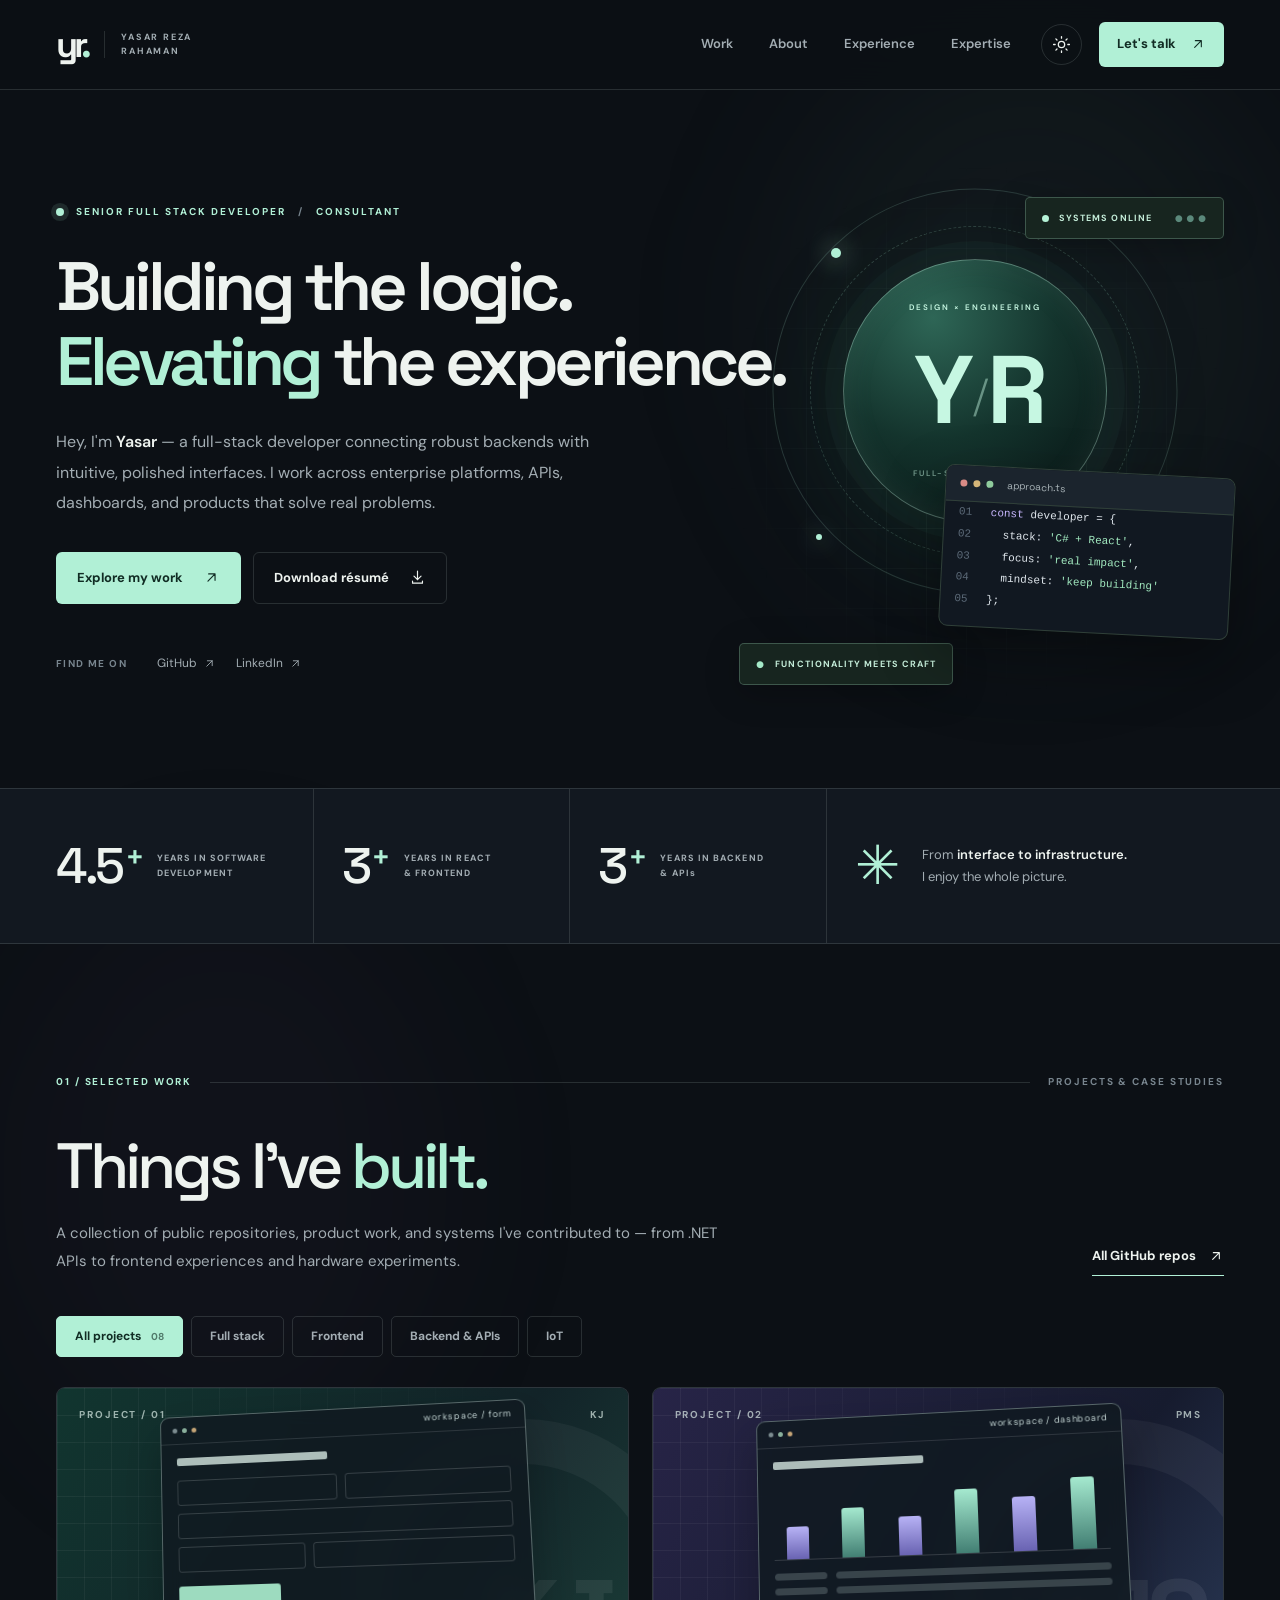
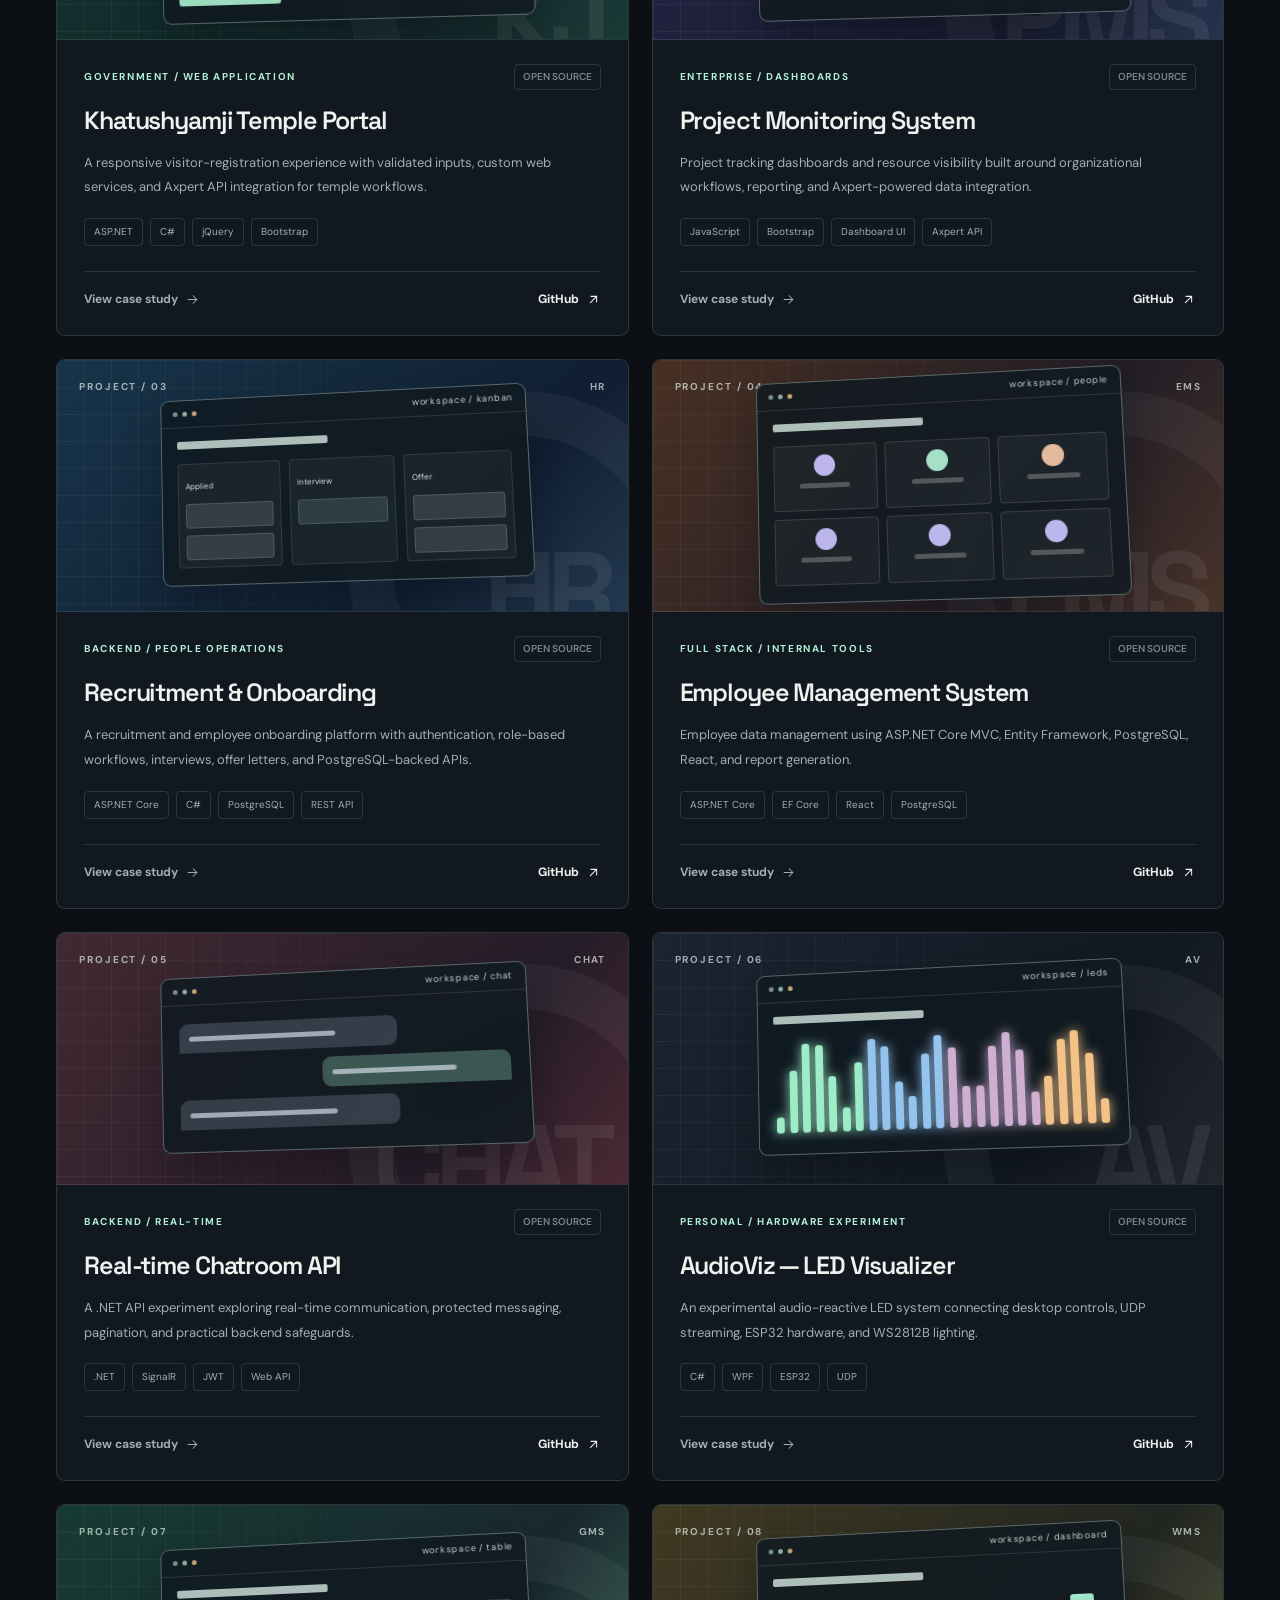
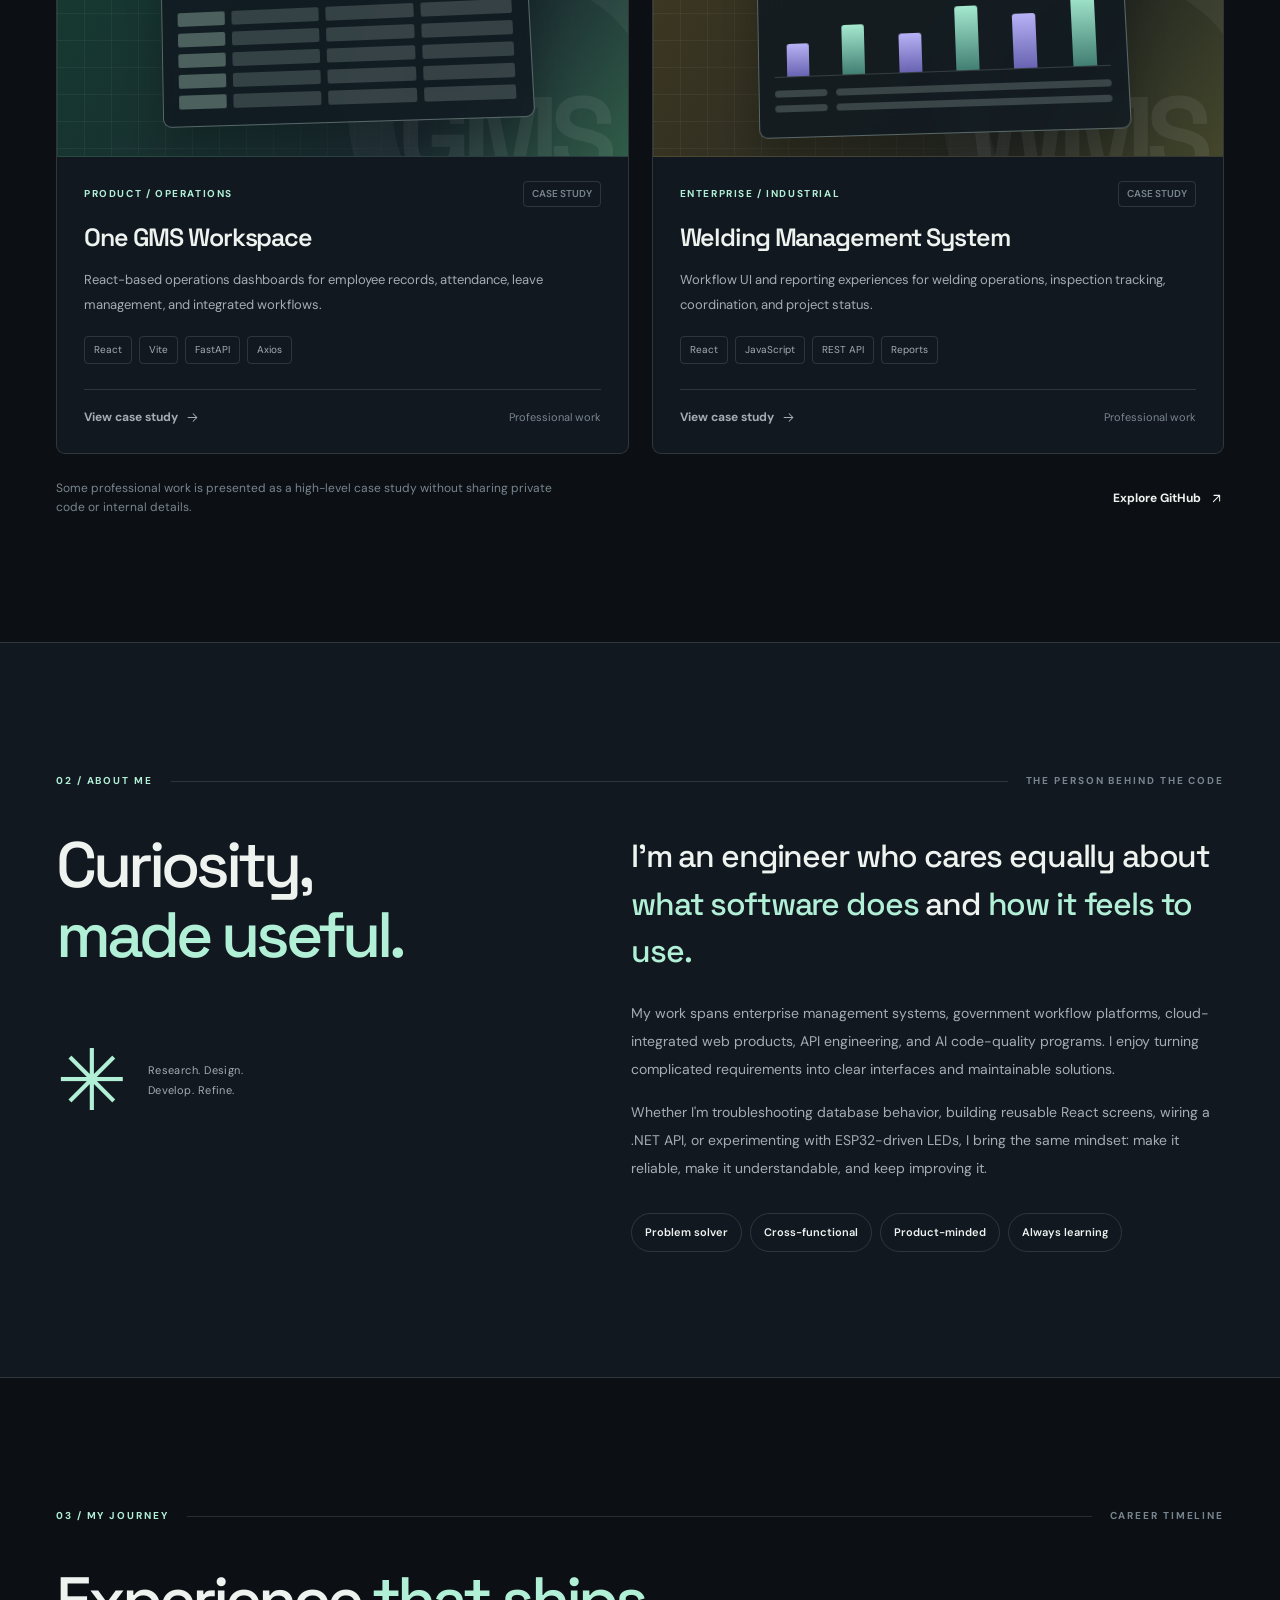
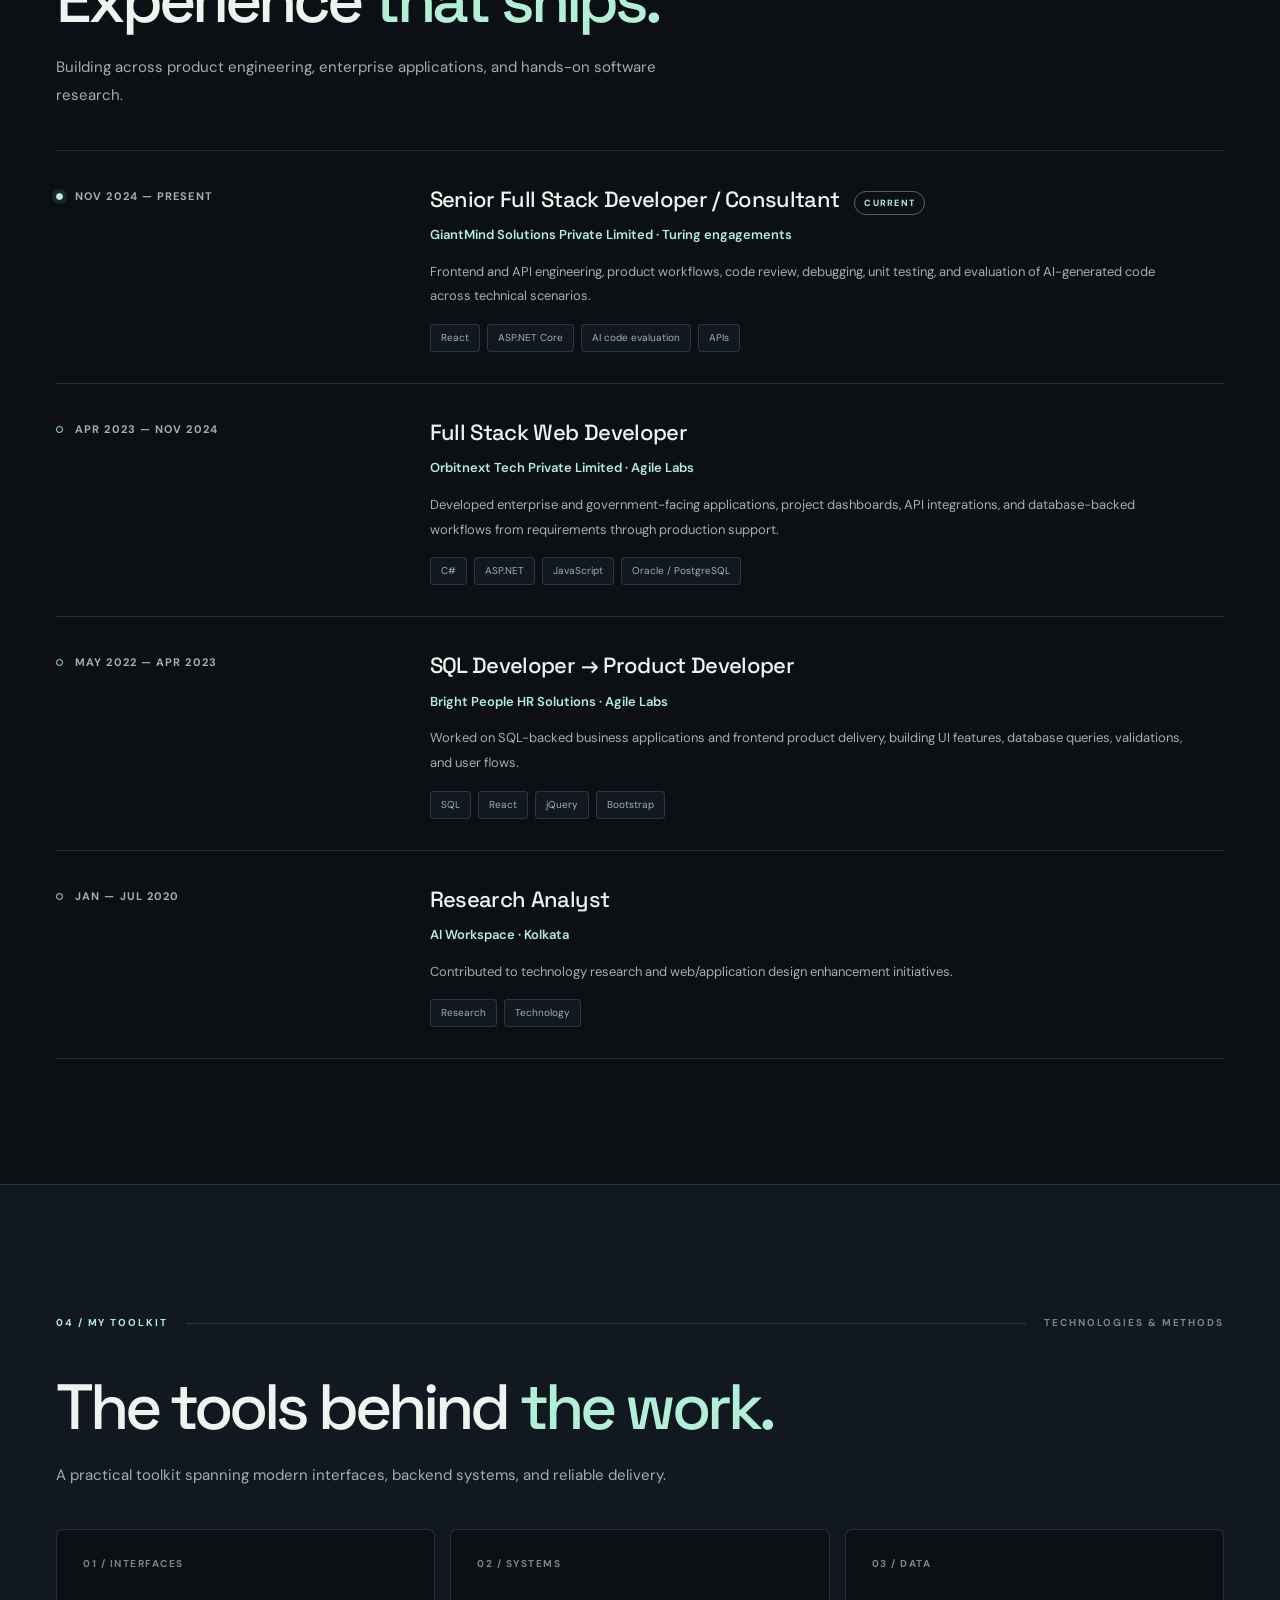
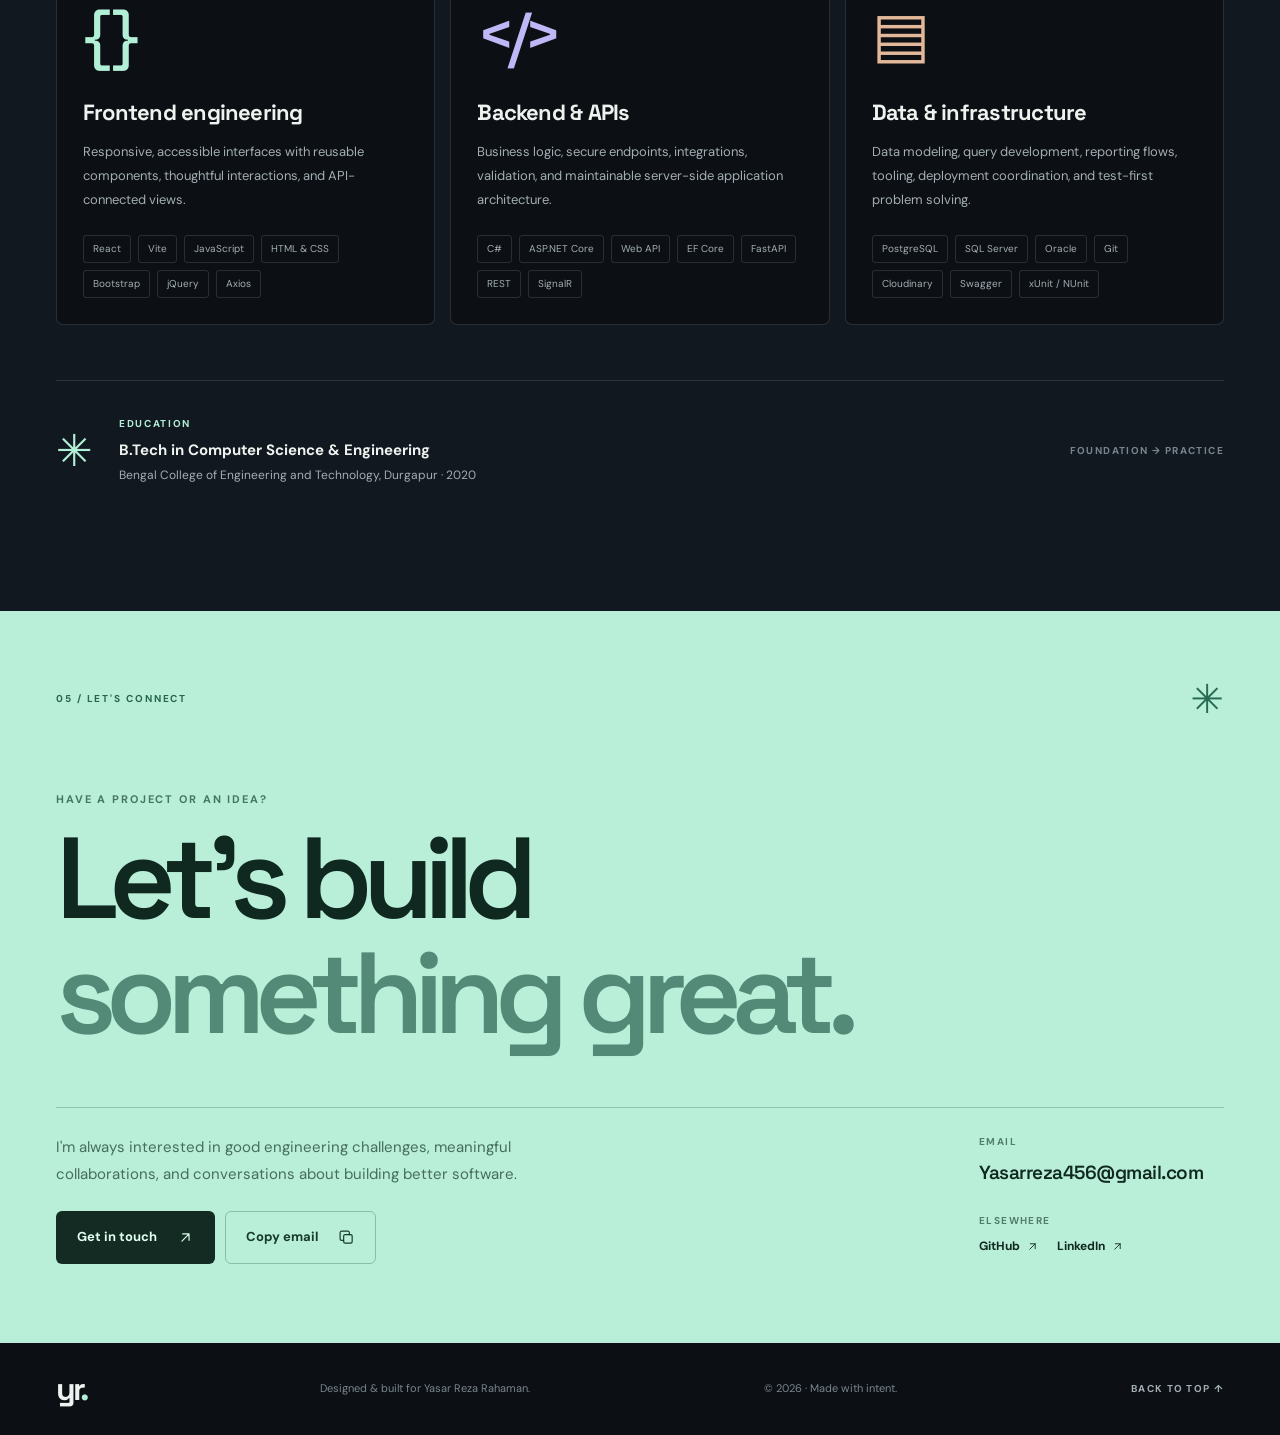
==== index.html @ f943e975 "Publish Yasar portfolio as standalone static site" ====
<!DOCTYPE html>
<html lang="en" data-theme="dark">
<head>
  <meta charset="UTF-8" />
  <meta name="viewport" content="width=device-width, initial-scale=1.0" />
  <meta name="theme-color" content="#0c1015" />
  <meta name="description" content="Portfolio of Yasar Reza Rahaman — Senior Full Stack Developer specializing in React, ASP.NET Core, C#, FastAPI, and PostgreSQL. Explore selected applications and enterprise systems." />
  <meta property="og:type" content="website" />
  <meta property="og:title" content="Yasar Reza Rahaman — Full Stack Developer" />
  <meta property="og:description" content="Building thoughtful interfaces and reliable systems. Explore selected projects, experience, and engineering capabilities." />
  <title>Yasar Reza Rahaman — Full Stack Developer</title>
  <link rel="icon" href="assets/favicon.svg" type="image/svg+xml" />
  <link rel="preconnect" href="https://fonts.googleapis.com" />
  <link rel="preconnect" href="https://fonts.gstatic.com" crossorigin />
  <link href="https://fonts.googleapis.com/css2?family=DM+Sans:wght@400;500;600;700&family=Space+Grotesk:wght@400;500;600;700&display=swap" rel="stylesheet" />
  <link rel="stylesheet" href="styles.css" />
  <script type="application/ld+json">{
    "@context": "https://schema.org", "@type": "Person", "name": "Yasar Reza Rahaman",
    "jobTitle": "Senior Full Stack Developer / Consultant",
    "url": "https://github.com/Yasar75",
    "sameAs": ["https://www.linkedin.com/in/yasar5/", "https://github.com/Yasar75"],
    "knowsAbout": ["C#", "ASP.NET Core", "React", "PostgreSQL", "REST APIs", "JavaScript"]
  }</script>
</head>
<body>
  <svg aria-hidden="true" class="svg-icons" xmlns="http://www.w3.org/2000/svg">
    <symbol id="i-arrow-up-right" viewBox="0 0 24 24"><path d="M7 17 17 7M8 7h9v9"/></symbol>
    <symbol id="i-arrow-right" viewBox="0 0 24 24"><path d="M5 12h14m-6-6 6 6-6 6"/></symbol>
    <symbol id="i-download" viewBox="0 0 24 24"><path d="M12 3v12m-5-5 5 5 5-5M5 17v3h14v-3"/></symbol>
    <symbol id="i-github" viewBox="0 0 24 24"><path d="M9 19c-4 1.3-4-2-6-2m12 4v-3.87a3.37 3.37 0 0 0-.94-2.61c3.14-.35 6.44-1.54 6.44-7A5.44 5.44 0 0 0 19 3.77 5.07 5.07 0 0 0 18.91 0S17.73-.35 15 1.48a13.38 13.38 0 0 0-7 0C5.27-.35 4.09 0 4.09 0A5.07 5.07 0 0 0 4 3.77a5.44 5.44 0 0 0-1.5 3.78c0 5.42 3.3 6.61 6.44 7A3.37 3.37 0 0 0 8 17.13V21" transform="translate(1 1) scale(.91)"/></symbol>
    <symbol id="i-linkedin" viewBox="0 0 24 24"><rect x="2.5" y="2.5" width="19" height="19" rx="3"/><path d="M7.2 10v7m0-10v.1M11 17v-7h3.1v1c.5-.8 1.4-1.2 2.4-1.2 2.1 0 2.5 1.3 2.5 3V17m-8-4c0-1.4 1-3 3.1-3"/></symbol>
    <symbol id="i-sun" viewBox="0 0 24 24"><circle cx="12" cy="12" r="4"/><path d="M12 2v2m0 16v2M4.9 4.9l1.4 1.4m11.4 11.4 1.4 1.4M2 12h2m16 0h2M4.9 19.1l1.4-1.4M17.7 6.3l1.4-1.4"/></symbol>
    <symbol id="i-moon" viewBox="0 0 24 24"><path d="M20.8 14.1A9 9 0 0 1 9.9 3.2 9 9 0 1 0 20.8 14.1Z"/></symbol>
    <symbol id="i-menu" viewBox="0 0 24 24"><path d="M4 7h16M4 12h16M4 17h16"/></symbol>
    <symbol id="i-close" viewBox="0 0 24 24"><path d="M5 5l14 14M19 5 5 19"/></symbol>
    <symbol id="i-mail" viewBox="0 0 24 24"><rect x="3" y="5" width="18" height="14" rx="2"/><path d="m3 7 9 7 9-7"/></symbol>
    <symbol id="i-copy" viewBox="0 0 24 24"><rect x="8" y="8" width="12" height="12" rx="2"/><path d="M16 8V5a2 2 0 0 0-2-2H5a2 2 0 0 0-2 2v9a2 2 0 0 0 2 2h3"/></symbol>
    <symbol id="i-check" viewBox="0 0 24 24"><path d="m4 12 5 5L20 6"/></symbol>
    <symbol id="i-code" viewBox="0 0 24 24"><path d="m8 7-5 5 5 5m8-10 5 5-5 5M14 4 10 20"/></symbol>
    <symbol id="i-external" viewBox="0 0 24 24"><path d="M12 5h7v7m0-7-9 9M19 14v4a1 1 0 0 1-1 1H6a1 1 0 0 1-1-1V6a1 1 0 0 1 1-1h4"/></symbol>
    <symbol id="i-chevron" viewBox="0 0 24 24"><path d="m6 9 6 6 6-6"/></symbol>
  </svg>

  <div class="site-glow glow-1" aria-hidden="true"></div>
  <div class="site-glow glow-2" aria-hidden="true"></div>
  <header id="top" class="site-header">
    <div class="container nav-inner">
      <a class="wordmark" href="#top" aria-label="Yasar Reza Rahaman, back to top"><span class="mark">yr<span class="mark-dot">.</span></span><span class="wordmark-name">YASAR REZA RAHAMAN</span></a>
      <nav class="desktop-nav" aria-label="Primary navigation">
        <a href="#work">Work</a><a href="#about">About</a><a href="#experience">Experience</a><a href="#skills">Expertise</a>
      </nav>
      <div class="nav-actions">
        <button class="icon-button theme-toggle" aria-label="Switch to light theme" title="Toggle theme" type="button"><svg><use href="#i-sun"/></svg></button>
        <a class="nav-contact" href="#contact">Let's talk <svg><use href="#i-arrow-up-right"/></svg></a>
        <button class="icon-button menu-toggle" aria-label="Open navigation" aria-expanded="false" aria-controls="mobile-menu" type="button"><svg><use href="#i-menu"/></svg></button>
      </div>
    </div>
    <nav id="mobile-menu" class="mobile-menu" aria-label="Mobile navigation" hidden>
      <a href="#work">Selected work</a><a href="#about">About me</a><a href="#experience">Experience</a><a href="#skills">Expertise</a><a href="#contact">Get in touch</a>
    </nav>
  </header>

  <main>
    <section class="hero container" aria-labelledby="hero-title">
      <div class="hero-copy">
        <p class="eyebrow hero-eyebrow"><span class="status-dot"></span> SENIOR FULL STACK DEVELOPER <span class="eyebrow-slash">/</span> CONSULTANT</p>
        <h1 id="hero-title">Building the logic.<br /> <span class="highlight-serif">Elevating</span> the <span class="highlight-outline">experience.</span></h1>
        <p class="hero-description">Hey, I'm <strong>Yasar</strong> — a full-stack developer connecting robust backends with intuitive, polished interfaces. I work across enterprise platforms, APIs, dashboards, and products that solve real problems.</p>
        <div class="hero-cta-row">
          <a class="button button-primary" href="#work">Explore my work <svg><use href="#i-arrow-up-right"/></svg></a>
          <a class="button button-secondary" href="assets/Yasar_Reza_Rahaman_Resume.pdf" download>Download résumé <svg><use href="#i-download"/></svg></a>
        </div>
        <div class="hero-socials"><span>FIND ME ON</span><a href="https://github.com/Yasar75" target="_blank" rel="noopener noreferrer">GitHub <svg><use href="#i-arrow-up-right"/></svg></a><a href="https://www.linkedin.com/in/yasar5/" target="_blank" rel="noopener noreferrer">LinkedIn <svg><use href="#i-arrow-up-right"/></svg></a></div>
      </div>
      <div class="hero-art" aria-label="Decorative illustration of development and system architecture">
        <div class="art-grid"></div>
        <div class="art-halo halo-one"></div><div class="art-halo halo-two"></div>
        <span class="orb orb-a"></span><span class="orb orb-b"></span><span class="orb orb-c"></span>
        <div class="art-float art-float-top"><span class="tiny-pulse"></span> SYSTEMS ONLINE <span class="art-float-mini">● ● ●</span></div>
        <div class="art-center"><span class="art-center-small">DESIGN × ENGINEERING</span><span class="art-initials">Y<span>/</span>R</span><span class="art-center-bottom">FULL-STACK THINKING</span></div>
        <div class="code-card"><div class="code-card-title"><span class="code-dot"></span><span class="code-dot"></span><span class="code-dot"></span><span>approach.ts</span></div><div class="code-line"><span class="code-count">01</span> <span class="code-purple">const</span> developer = {</div><div class="code-line"><span class="code-count">02</span> &nbsp; stack: <span class="code-green">'C# + React'</span>,</div><div class="code-line"><span class="code-count">03</span> &nbsp; focus: <span class="code-green">'real impact'</span>,</div><div class="code-line"><span class="code-count">04</span> &nbsp; mindset: <span class="code-green">'keep building'</span></div><div class="code-line"><span class="code-count">05</span> };</div></div>
        <div class="art-float art-float-bottom"><span>●</span> FUNCTIONALITY MEETS CRAFT</div>
      </div>
    </section>

    <section class="facts-band" aria-label="Experience highlights"><div class="container facts-inner">
      <div class="fact"><span class="fact-number">4.5<span>+</span></span><span class="fact-label">YEARS IN SOFTWARE<br>DEVELOPMENT</span></div>
      <div class="fact"><span class="fact-number">3<span>+</span></span><span class="fact-label">YEARS IN REACT<br>& FRONTEND</span></div>
      <div class="fact"><span class="fact-number">3<span>+</span></span><span class="fact-label">YEARS IN BACKEND<br>& APIs</span></div>
      <div class="fact fact-statement"><span class="fact-symbol">✳</span><span>From <strong>interface to infrastructure.</strong><br />I enjoy the whole picture.</span></div>
    </div></section>

    <section id="work" class="section work-section container" aria-labelledby="work-title">
      <div class="section-topline"><span class="section-index">01 / SELECTED WORK</span><span class="topline-rule"></span><span class="section-aside">PROJECTS & CASE STUDIES</span></div>
      <div class="section-heading-wrap"><div><h2 id="work-title" class="section-title">Things I've <em>built.</em></h2><p class="section-lead">A collection of public repositories, product work, and systems I've contributed to — from .NET APIs to frontend experiences and hardware experiments.</p></div><a class="text-link" href="https://github.com/Yasar75?tab=repositories" target="_blank" rel="noopener noreferrer">All GitHub repos <svg><use href="#i-arrow-up-right"/></svg></a></div>
      <div class="filter-wrap" aria-label="Project filters"><div class="filters" role="group" aria-label="Filter projects"><button class="filter active" data-filter="all" aria-pressed="true">All projects <span id="project-count">08</span></button><button class="filter" data-filter="fullstack" aria-pressed="false">Full stack</button><button class="filter" data-filter="frontend" aria-pressed="false">Frontend</button><button class="filter" data-filter="backend" aria-pressed="false">Backend & APIs</button><button class="filter" data-filter="iot" aria-pressed="false">IoT</button></div></div>
      <div id="project-grid" class="project-grid" aria-live="polite"></div>
      <div class="work-footer"><p>Some professional work is presented as a high-level case study without sharing private code or internal details.</p><a href="https://github.com/Yasar75" target="_blank" rel="noopener noreferrer">Explore GitHub <svg><use href="#i-arrow-up-right"/></svg></a></div>
    </section>

    <section id="about" class="section about-section" aria-labelledby="about-title"><div class="container"><div class="section-topline"><span class="section-index">02 / ABOUT ME</span><span class="topline-rule"></span><span class="section-aside">THE PERSON BEHIND THE CODE</span></div>
      <div class="about-grid"><div class="about-heading"><h2 id="about-title" class="section-title">Curiosity,<br /><em>made useful.</em></h2><div class="about-signature"><span class="signature-glyph">✳</span><span>Research. Design.<br>Develop. Refine.</span></div></div><div class="about-content"><p class="about-intro">I'm an engineer who cares equally about <span>what software does</span> and <span>how it feels to use.</span></p><p>My work spans enterprise management systems, government workflow platforms, cloud-integrated web products, API engineering, and AI code-quality programs. I enjoy turning complicated requirements into clear interfaces and maintainable solutions.</p><p>Whether I'm troubleshooting database behavior, building reusable React screens, wiring a .NET API, or experimenting with ESP32-driven LEDs, I bring the same mindset: make it reliable, make it understandable, and keep improving it.</p><div class="about-chips"><span>Problem solver</span><span>Cross-functional</span><span>Product-minded</span><span>Always learning</span></div></div></div>
    </div></section>

    <section id="experience" class="section experience-section container" aria-labelledby="experience-title"><div class="section-topline"><span class="section-index">03 / MY JOURNEY</span><span class="topline-rule"></span><span class="section-aside">CAREER TIMELINE</span></div><div class="section-heading-wrap"><div><h2 id="experience-title" class="section-title">Experience <em>that ships.</em></h2><p class="section-lead">Building across product engineering, enterprise applications, and hands-on software research.</p></div></div>
      <div class="timeline">
        <article class="timeline-item"><div class="timeline-date"><span class="timeline-dot"></span> NOV 2024 — PRESENT</div><div class="timeline-body"><div class="timeline-title-row"><h3>Senior Full Stack Developer / Consultant</h3><span class="timeline-current">CURRENT</span></div><p class="timeline-company">GiantMind Solutions Private Limited · Turing engagements</p><p>Frontend and API engineering, product workflows, code review, debugging, unit testing, and evaluation of AI-generated code across technical scenarios.</p><div class="timeline-tags"><span>React</span><span>ASP.NET Core</span><span>AI code evaluation</span><span>APIs</span></div></div></article>
        <article class="timeline-item"><div class="timeline-date"><span class="timeline-dot"></span> APR 2023 — NOV 2024</div><div class="timeline-body"><h3>Full Stack Web Developer</h3><p class="timeline-company">Orbitnext Tech Private Limited · Agile Labs</p><p>Developed enterprise and government-facing applications, project dashboards, API integrations, and database-backed workflows from requirements through production support.</p><div class="timeline-tags"><span>C#</span><span>ASP.NET</span><span>JavaScript</span><span>Oracle / PostgreSQL</span></div></div></article>
        <article class="timeline-item"><div class="timeline-date"><span class="timeline-dot"></span> MAY 2022 — APR 2023</div><div class="timeline-body"><h3>SQL Developer → Product Developer</h3><p class="timeline-company">Bright People HR Solutions · Agile Labs</p><p>Worked on SQL-backed business applications and frontend product delivery, building UI features, database queries, validations, and user flows.</p><div class="timeline-tags"><span>SQL</span><span>React</span><span>jQuery</span><span>Bootstrap</span></div></div></article>
        <article class="timeline-item"><div class="timeline-date"><span class="timeline-dot"></span> JAN — JUL 2020</div><div class="timeline-body"><h3>Research Analyst</h3><p class="timeline-company">AI Workspace · Kolkata</p><p>Contributed to technology research and web/application design enhancement initiatives.</p><div class="timeline-tags"><span>Research</span><span>Technology</span></div></div></article>
      </div>
    </section>

    <section id="skills" class="section expertise-section" aria-labelledby="skills-title"><div class="container"><div class="section-topline"><span class="section-index">04 / MY TOOLKIT</span><span class="topline-rule"></span><span class="section-aside">TECHNOLOGIES & METHODS</span></div>
      <div class="section-heading-wrap"><div><h2 id="skills-title" class="section-title">The tools behind <em>the work.</em></h2><p class="section-lead">A practical toolkit spanning modern interfaces, backend systems, and reliable delivery.</p></div></div>
      <div class="skill-grid">
        <article class="skill-card"><div class="skill-number">01 / INTERFACES</div><div class="skill-symbol skill-symbol-one">{ }</div><h3>Frontend engineering</h3><p>Responsive, accessible interfaces with reusable components, thoughtful interactions, and API-connected views.</p><div class="skill-tags"><span>React</span><span>Vite</span><span>JavaScript</span><span>HTML & CSS</span><span>Bootstrap</span><span>jQuery</span><span>Axios</span></div></article>
        <article class="skill-card"><div class="skill-number">02 / SYSTEMS</div><div class="skill-symbol skill-symbol-two">&lt;/&gt;</div><h3>Backend & APIs</h3><p>Business logic, secure endpoints, integrations, validation, and maintainable server-side application architecture.</p><div class="skill-tags"><span>C#</span><span>ASP.NET Core</span><span>Web API</span><span>EF Core</span><span>FastAPI</span><span>REST</span><span>SignalR</span></div></article>
        <article class="skill-card"><div class="skill-number">03 / DATA</div><div class="skill-symbol skill-symbol-three">▤</div><h3>Data & infrastructure</h3><p>Data modeling, query development, reporting flows, tooling, deployment coordination, and test-first problem solving.</p><div class="skill-tags"><span>PostgreSQL</span><span>SQL Server</span><span>Oracle</span><span>Git</span><span>Cloudinary</span><span>Swagger</span><span>xUnit / NUnit</span></div></article>
      </div>
      <div class="education-strip"><div><span class="education-icon">✳</span><div><span class="education-label">EDUCATION</span><h3>B.Tech in Computer Science & Engineering</h3><p>Bengal College of Engineering and Technology, Durgapur · 2020</p></div></div><span class="education-end">FOUNDATION → PRACTICE</span></div>
    </div></section>

    <section id="contact" class="contact-section" aria-labelledby="contact-title"><div class="container contact-inner"><div class="contact-top"><span class="section-index">05 / LET'S CONNECT</span><span class="contact-star">✳</span></div><p class="contact-overline">HAVE A PROJECT OR AN IDEA?</p><h2 id="contact-title">Let's build<br><em>something great.</em></h2><div class="contact-bottom"><div><p>I'm always interested in good engineering challenges, meaningful collaborations, and conversations about building better software.</p><div class="contact-buttons"><a class="button button-dark" href="mailto:Yasarreza456@gmail.com">Get in touch <svg><use href="#i-arrow-up-right"/></svg></a><button id="copy-email" class="button button-outline" type="button"><span>Copy email</span><svg><use href="#i-copy"/></svg></button></div></div><div class="contact-address"><span>EMAIL</span><a href="mailto:Yasarreza456@gmail.com">Yasarreza456@gmail.com</a><span class="contact-label-social">ELSEWHERE</span><div class="contact-links"><a href="https://github.com/Yasar75" target="_blank" rel="noopener noreferrer">GitHub <svg><use href="#i-arrow-up-right"/></svg></a><a href="https://www.linkedin.com/in/yasar5/" target="_blank" rel="noopener noreferrer">LinkedIn <svg><use href="#i-arrow-up-right"/></svg></a></div></div></div></div></section>
  </main>
  <footer class="footer"><div class="container footer-inner"><a href="#top" class="footer-logo">yr<span>.</span></a><span>Designed & built for Yasar Reza Rahaman.</span><span>© <span id="current-year">2026</span> · Made with intent.</span><a class="back-top" href="#top">BACK TO TOP ↑</a></div></footer>

  <dialog id="project-dialog" class="project-dialog" aria-labelledby="dialog-title"><button class="dialog-close" type="button" aria-label="Close project details"><svg><use href="#i-close"/></svg></button><div id="dialog-content"></div></dialog>
  <div id="toast" class="toast" role="status" aria-live="polite"></div>
  <script src="app.js" defer></script>
</body>
</html>
---- styles.css ----
:root {
  --bg: #0c1015; --bg-rgb: 12,16,21; --surface: #121820; --surface-2: #171e27;
  --text: #eef3ef; --subtle: #a3adb3; --dim: #78858e; --line: rgba(224,242,235,.135);
  --accent: #b1f0d6; --accent-strong: #8bdcb7; --accent-text: #112c24; --purple: #c0b8f6;
  --max: 1232px; --font: 'DM Sans',system-ui,-apple-system,sans-serif; --display: 'Space Grotesk',system-ui,sans-serif;
}
html[data-theme="light"] {
  --bg: #f5f6f0; --bg-rgb: 245,246,240; --surface: #fff; --surface-2: #e8eee8;
  --text: #172222; --subtle: #59696c; --dim: #697b7b; --line: rgba(20,43,38,.16);
  --accent: #175c47; --accent-strong: #17674b; --accent-text: #ecfff4; --purple: #796eac;
}
*,*::before,*::after{box-sizing:border-box}
html{scroll-behavior:smooth;scroll-padding-top:90px}
body{margin:0;font-family:var(--font);background:var(--bg);color:var(--text);line-height:1.6;overflow-x:hidden;transition:background .25s,color .25s}
::selection{background:#7dceb3;color:#0d1a17}
a{color:inherit;text-decoration:none}
button{font:inherit;cursor:pointer}
a,button{ -webkit-tap-highlight-color:transparent }
button:focus-visible,a:focus-visible{outline:2px solid var(--accent);outline-offset:4px}
svg{width:19px;height:19px;fill:none;stroke:currentColor;stroke-width:1.65;stroke-linecap:round;stroke-linejoin:round;flex-shrink:0}
.svg-icons{position:absolute;width:0;height:0;overflow:hidden}
.container{width:min(var(--max),calc(100% - 112px));margin:0 auto}
.site-glow{position:absolute;pointer-events:none;z-index:-1;filter:blur(80px);border-radius:50%}
.glow-1{top:40px;right:-100px;width:500px;height:570px;background:rgba(83,125,120,.08)}
.glow-2{top:880px;left:-200px;width:450px;height:600px;background:rgba(118,90,160,.04)}
html[data-theme="light"] .site-glow{opacity:.3}

.site-header{height:90px;z-index:30;position:sticky;top:0;border-bottom:1px solid var(--line);background:rgba(var(--bg-rgb),.89);backdrop-filter:blur(18px);-webkit-backdrop-filter:blur(18px)}
.nav-inner{height:100%;display:flex;align-items:center;justify-content:space-between;gap:30px}
.wordmark{display:flex;align-items:center;gap:16px;flex-shrink:0}.mark{font-family:var(--display);font-size:36px;font-weight:700;letter-spacing:-.11em;line-height:1}.mark-dot{color:var(--accent)}
.wordmark-name{border-left:1px solid var(--line);padding-left:16px;font-size:9px;letter-spacing:.2em;line-height:1.55;font-weight:700;max-width:95px;color:var(--subtle)}
.desktop-nav{display:flex;gap:36px;margin-left:auto}.desktop-nav a{font-size:13px;font-weight:600;color:var(--subtle);transition:color .2s}.desktop-nav a:hover{color:var(--text)}
.nav-actions{display:flex;align-items:center;gap:17px}.icon-button{width:41px;height:41px;border:1px solid var(--line);color:var(--text);background:transparent;display:grid;place-items:center;border-radius:50%;transition:transform .2s,border-color .2s}.icon-button:hover{border-color:var(--accent);transform:rotate(12deg)}
.nav-contact{display:flex;gap:14px;align-items:center;padding:12px 18px;background:var(--accent);color:var(--accent-text);border-radius:6px;font-size:13px;font-weight:700;white-space:nowrap}.nav-contact svg{width:16px;height:16px}.nav-contact:hover{filter:brightness(.95)}
.menu-toggle{display:none}.mobile-menu{position:absolute;left:0;right:0;top:89px;padding:12px 32px 24px;background:var(--bg);border-bottom:1px solid var(--line);box-shadow:0 30px 70px rgba(0,0,0,.15)}.mobile-menu[hidden]{display:none}.mobile-menu a{display:block;padding:12px 0;font-size:16px;font-weight:600;border-bottom:1px solid var(--line)}

.hero{display:grid;grid-template-columns:minmax(0,1.13fr) minmax(380px,.87fr);align-items:center;gap:24px;min-height:675px;padding-top:78px;padding-bottom:90px}
.hero-copy{z-index:2;padding-top:12px}.eyebrow{font-size:10px;letter-spacing:.2em;font-weight:700}.hero-eyebrow{display:flex;gap:12px;align-items:center;color:var(--accent);margin:0 0 30px}.status-dot{height:8px;width:8px;background:var(--accent);box-shadow:0 0 0 5px rgba(167,230,203,.12);border-radius:50%;display:inline-block;animation:breath 2.5s ease-in-out infinite}.eyebrow-slash{color:var(--dim)}
@keyframes breath{50%{box-shadow:0 0 0 9px rgba(167,230,203,.04)}}
h1,h2,h3,p{margin-top:0}
h1,h2,h3{font-family:var(--display)}
h1{font-size:clamp(55px,5.35vw,78px);line-height:1.087;letter-spacing:-.065em;font-weight:600;margin:0 0 28px;white-space:nowrap}
.highlight-serif{color:var(--accent)}.highlight-outline{color:var(--text)}
.hero-description{font-size:16px;line-height:1.9;max-width:580px;color:var(--subtle);margin:0 0 33px}.hero-description strong{color:var(--text);font-weight:600}
.hero-cta-row{display:flex;align-items:center;flex-wrap:wrap;gap:12px}.button{display:inline-flex;justify-content:center;align-items:center;gap:20px;padding:15px 20px;min-height:52px;font-size:13px;font-weight:700;border-radius:6px;white-space:nowrap;transition:transform .2s,background .2s,border-color .2s;border:1px solid transparent}.button:hover{transform:translateY(-2px)}.button svg{width:17px;height:17px}.button-primary{background:var(--accent);color:var(--accent-text)}.button-secondary{background:transparent;color:var(--text);border-color:var(--line)}.button-secondary:hover{border-color:var(--accent)}
.hero-socials{display:flex;gap:20px;align-items:center;margin-top:50px}.hero-socials>span{font-size:10px;letter-spacing:.14em;color:var(--dim);font-weight:700;margin-right:10px}.hero-socials a{font-size:12px;color:var(--subtle);display:flex;align-items:center;gap:6px}.hero-socials a:hover{color:var(--accent)}.hero-socials svg{width:13px;height:13px}
.hero-art{height:530px;position:relative;isolation:isolate;min-width:0;overflow:visible}.art-grid{position:absolute;inset:0;background-image:linear-gradient(to right,rgba(133,177,164,.09) 1px,transparent 1px),linear-gradient(to bottom,rgba(133,177,164,.09) 1px,transparent 1px);background-size:40px 40px;mask-image:radial-gradient(ellipse at center,#000 13%,transparent 72%)}
.art-halo{position:absolute;border:1px solid rgba(171,237,211,.17);border-radius:50%;left:50%;top:42%;transform:translate(-50%,-50%) rotate(-18deg)}.halo-one{width:405px;height:405px}.halo-two{width:330px;height:330px;border-style:dashed;border-color:rgba(171,237,211,.2);animation:spin 60s linear infinite}@keyframes spin{to{transform:translate(-50%,-50%) rotate(342deg)}}
.art-center{position:absolute;top:42%;left:50%;transform:translate(-50%,-50%);width:264px;height:264px;border-radius:50%;background:radial-gradient(circle at 34% 22%,#2e6656,#14342d 46%,#0c1e1c 76%);box-shadow:0 0 0 18px rgba(107,184,160,.038),0 18px 100px rgba(12,65,48,.32),inset 0 0 30px rgba(166,229,204,.1);border:1px solid rgba(192,240,221,.37);display:flex;flex-direction:column;align-items:center;justify-content:center;color:#c6f7e2}
.art-center-small,.art-center-bottom{font-size:8px;letter-spacing:.25em;font-weight:600}.art-center-bottom{opacity:.55}.art-initials{font-family:var(--display);font-weight:700;letter-spacing:-.115em;font-size:96px;line-height:1.6}.art-initials span{font-weight:300;opacity:.45;font-size:42px;padding:0 10px;vertical-align:15px}
.orb{position:absolute;width:10px;height:10px;border-radius:50%;background:var(--accent);box-shadow:0 0 25px var(--accent);z-index:3}.orb-a{top:15%;left:21%}.orb-b{top:62%;right:12%;width:7px;height:7px;background:var(--purple)}.orb-c{top:69%;left:18%;width:6px;height:6px}
.art-float{position:absolute;z-index:5;background:#17251f;border:1px solid rgba(174,234,205,.25);color:#c4edd9;border-radius:5px;box-shadow:0 8px 35px rgba(0,0,0,.24);font-size:9px;letter-spacing:.12em;font-weight:700;display:flex;align-items:center;gap:10px;padding:13px 16px}.art-float-top{right:0;top:29px}.art-float-bottom{bottom:13px;left:13px}.art-float-bottom>span{color:#a4e9c7}.tiny-pulse{width:7px;height:7px;border-radius:50%;background:#b5f3d7}.art-float-mini{letter-spacing:.1em;color:#5b897b;margin-left:13px}
.code-card{position:absolute;z-index:6;bottom:65px;right:-8px;background:#111821;box-shadow:0 24px 60px rgba(0,0,0,.35);border:1px solid #304039;border-radius:9px;overflow:hidden;transform:rotate(3deg);padding-bottom:15px;min-width:290px}.code-card-title{display:flex;align-items:center;gap:6px;background:#1b242d;border-bottom:1px solid #304039;padding:11px 14px;font:10px var(--display);color:#aab5b9}.code-card-title span:last-child{margin-left:8px}.code-dot{height:7px;width:7px;border-radius:50%;background:#7b878d}.code-dot:nth-child(1){background:#d98b86}.code-dot:nth-child(2){background:#d5b679}.code-dot:nth-child(3){background:#8fcb9c}.code-line{padding:1px 14px;font:11px/1.8 ui-monospace,Consolas,monospace;white-space:pre;color:#e0e7ed}.code-count{color:#5d6b79;margin-right:12px}.code-purple{color:#c9b8ff}.code-green{color:#a2eac0}
html[data-theme="light"] .hero-art{filter:saturate(.9)}

.facts-band{border-top:1px solid var(--line);border-bottom:1px solid var(--line);background:var(--surface)}.facts-inner{display:grid;grid-template-columns:repeat(3,1fr) 1.55fr;min-height:154px}.fact{display:flex;align-items:center;gap:16px;padding:30px 28px;border-left:1px solid var(--line)}.fact:first-child{border-left:0;padding-left:0}.fact-number{font-family:var(--display);font-size:50px;letter-spacing:-.07em;line-height:1;font-weight:500}.fact-number span{color:var(--accent);font-size:32px;vertical-align:top;margin-left:3px}.fact-label{font-weight:700;line-height:1.7;letter-spacing:.12em;color:var(--subtle);font-size:9px}.fact-statement{gap:22px;padding-right:0}.fact-statement>span:last-child{font-size:13px;color:var(--subtle);line-height:1.7}.fact-statement strong{color:var(--text);font-weight:600}.fact-symbol{font-size:54px;color:var(--accent);line-height:1}

.section{padding-top:130px;padding-bottom:125px}.section-topline{display:flex;align-items:center;gap:18px;margin-bottom:42px}.section-index,.section-aside{font-size:10px;letter-spacing:.19em;font-weight:700;white-space:nowrap}.section-index{color:var(--accent)}.section-aside{color:var(--dim)}.topline-rule{height:1px;flex:1;background:var(--line)}
.section-heading-wrap{display:flex;align-items:end;justify-content:space-between;gap:36px;margin-bottom:40px}.section-title{font-size:clamp(44px,5vw,67px);letter-spacing:-.062em;line-height:1.08;font-weight:500;margin:0 0 19px}.section-title em{color:var(--accent);font-style:normal}.section-lead{font-size:15px;color:var(--subtle);line-height:1.85;max-width:665px;margin:0}.text-link{white-space:nowrap;font-size:13px;font-weight:700;padding:0 0 8px;display:flex;gap:12px;align-items:center;border-bottom:1px solid var(--accent);color:var(--text)}.text-link svg{width:16px;height:16px}.text-link:hover{color:var(--accent)}
.filter-wrap{overflow-x:auto;scrollbar-width:none;margin:0 0 30px}.filter-wrap::-webkit-scrollbar{display:none}.filters{display:flex;gap:8px;min-width:max-content}.filter{border:1px solid var(--line);background:transparent;color:var(--subtle);padding:10px 18px;border-radius:5px;font-size:12px;font-weight:700;transition:background .2s,color .2s,border-color .2s}.filter:hover{border-color:var(--accent);color:var(--text)}.filter.active{background:var(--accent);border-color:var(--accent);color:var(--accent-text)}.filter span{opacity:.6;margin-left:7px;font-size:10px}
.project-grid{display:grid;grid-template-columns:repeat(2,minmax(0,1fr));gap:23px}.project-card{border:1px solid var(--line);border-radius:9px;background:var(--surface);overflow:hidden;transition:transform .25s,border-color .25s,box-shadow .25s;display:flex;flex-direction:column}.project-card:hover{transform:translateY(-5px);border-color:rgba(175,235,211,.55);box-shadow:0 22px 55px rgba(0,0,0,.11)}.project-card[hidden]{display:none}
.project-visual{height:252px;position:relative;display:flex;align-items:center;justify-content:center;overflow:hidden;border-bottom:1px solid rgba(255,255,255,.08);isolation:isolate}.project-visual::after{content:"";position:absolute;inset:0;background-image:linear-gradient(rgba(255,255,255,.05) 1px,transparent 1px),linear-gradient(90deg,rgba(255,255,255,.05) 1px,transparent 1px);background-size:27px 27px;mask-image:linear-gradient(to right,#000,transparent 85%);z-index:-1}.project-visual::before{content:"";position:absolute;right:-70px;bottom:-130px;width:350px;height:350px;border-radius:50%;border:45px solid rgba(255,255,255,.045)}
.visual-teal{background:linear-gradient(125deg,#11352f,#122328 65%,#1a3a36)}.visual-purple{background:linear-gradient(125deg,#272447,#161b2e 70%,#26334e)}.visual-blue{background:linear-gradient(135deg,#173449,#101e32 70%,#233950)}.visual-orange{background:linear-gradient(125deg,#483023,#221d26 65%,#483329)}.visual-green{background:linear-gradient(125deg,#163b31,#19282f 70%,#305c48)}.visual-black{background:linear-gradient(125deg,#1b2431,#111821 70%,#24262e)}.visual-rose{background:linear-gradient(125deg,#422931,#241c28 70%,#4b2933)}.visual-yellow{background:linear-gradient(125deg,#403922,#222621 70%,#44472b)}
.visual-index{position:absolute;top:19px;left:22px;font-size:10px;font-weight:700;letter-spacing:.19em;color:rgba(234,250,245,.65)}.visual-type{position:absolute;top:19px;right:22px;font-size:10px;font-weight:700;letter-spacing:.13em;color:rgba(234,250,245,.65)}.visual-big-label{position:absolute;right:19px;bottom:-35px;font-size:110px;font-weight:700;line-height:1;font-family:var(--display);letter-spacing:-.08em;color:rgba(255,255,255,.07);pointer-events:none}
.preview-window{position:relative;z-index:1;width:72%;max-width:370px;min-width:250px;border:1px solid rgba(221,245,237,.35);background:rgba(16,25,32,.85);backdrop-filter:blur(12px);box-shadow:0 20px 45px rgba(0,0,0,.25);border-radius:9px;overflow:hidden;transform:perspective(720px) rotateX(4deg) rotateY(-5deg) rotateZ(-2deg)}
.preview-bar{height:28px;border-bottom:1px solid rgba(255,255,255,.12);display:flex;align-items:center;gap:5px;padding:0 12px;color:#c2d3d2;font-size:9px;letter-spacing:.08em}.preview-dot{width:5px;height:5px;border-radius:50%;background:#7c8c90}.preview-dot:nth-child(2){background:#8ab09c}.preview-dot:nth-child(3){background:#c4a476}.preview-bar>span:last-child{margin-left:auto}.preview-body{padding:14px 16px 17px}.preview-heading{height:8px;width:46%;border-radius:2px;background:rgba(226,244,236,.75);margin-bottom:15px}.preview-input{height:26px;border:1px solid rgba(255,255,255,.16);border-radius:3px;flex:1}.preview-input.small{flex:.65}.preview-row{display:flex;gap:8px;margin-top:8px}.preview-cta{height:20px;width:31%;margin-top:14px;background:#9ddbbf;border-radius:3px}
.preview-bar-chart{height:78px;display:flex;gap:8px;align-items:flex-end;justify-content:space-around;border-bottom:1px solid rgba(255,255,255,.15);margin-bottom:13px}.preview-bar-chart i{width:23px;border-radius:3px 3px 0 0;background:linear-gradient(180deg,#b7b2f5,#6963b2);display:block}.preview-bar-chart i:nth-child(2n){background:linear-gradient(#a5e9cf,#427f73)}.preview-mini-row{display:flex;gap:9px;margin:8px 0;align-items:center}.preview-mini-row b{height:7px;border-radius:5px;display:block;background:rgba(212,232,228,.2);width:100%}.preview-mini-row b:first-child{width:20%}
.preview-kanban{display:flex;gap:9px}.preview-kanban-col{background:rgba(255,255,255,.04);border:1px solid rgba(255,255,255,.1);border-radius:4px;padding:7px;flex:1;min-width:0}.preview-kanban-col>span{font-size:8px;color:#dbe7e6;white-space:nowrap}.preview-kanban-item{height:25px;background:rgba(226,245,237,.13);border:1px solid rgba(226,245,237,.14);border-radius:3px;margin-top:7px}.preview-kanban-col:nth-child(2) .preview-kanban-item{background:rgba(167,219,191,.15)}
.preview-people{display:grid;grid-template-columns:repeat(3,1fr);gap:8px}.preview-person{height:67px;border:1px solid rgba(255,255,255,.13);border-radius:4px;padding:9px 5px;background:rgba(255,255,255,.04);display:flex;align-items:center;flex-direction:column;gap:7px}.preview-avatar{width:22px;height:22px;border-radius:50%;background:#bcb6ed}.preview-person:nth-child(2) .preview-avatar{background:#a6dfc7}.preview-person:nth-child(3) .preview-avatar{background:#e4ba9d}.preview-person i{display:block;width:55%;height:5px;border-radius:5px;background:rgba(255,255,255,.24)}
.preview-chat{display:flex;flex-direction:column;gap:9px;padding:5px 2px}.chat-bubble{height:30px;border-radius:9px 9px 9px 1px;background:rgba(184,216,245,.19);width:67%;display:flex;align-items:center;padding:10px}.chat-bubble::before{content:"";height:5px;width:74%;background:rgba(236,241,253,.6);border-radius:4px}.chat-bubble.mine{margin-left:auto;background:rgba(152,223,190,.31);border-radius:9px 9px 1px 9px;width:56%}
.preview-leds{display:flex;align-items:end;justify-content:space-between;gap:4px;padding:4px 2px;height:100px}.preview-leds i{height:var(--led-height);width:8px;background:var(--led-color);border-radius:3px;box-shadow:0 0 12px var(--led-color)}
.preview-rows{display:grid;gap:7px}.preview-table-row{display:flex;gap:7px}.preview-table-row i{height:14px;flex:1;background:rgba(215,238,226,.18);border-radius:2px}.preview-table-row i:first-child{flex:.55;background:rgba(190,225,208,.34)}
.preview-code-lines{font:10px/1.9 ui-monospace,monospace;color:#b9d9d0}.preview-code-lines span{color:#c3b6f3}.preview-code-lines em{color:#a0e1b9;font-style:normal}
.project-card-body{padding:24px 27px 26px;display:flex;flex-direction:column;flex:1}.project-head{display:flex;justify-content:space-between;align-items:center;gap:10px;margin-bottom:10px}.project-kind{color:var(--accent);font-size:10px;font-weight:700;letter-spacing:.16em}.project-code-label{font-size:10px;font-weight:600;color:var(--dim);border:1px solid var(--line);padding:4px 8px;border-radius:4px;white-space:nowrap}
.project-card h3{font-size:25px;letter-spacing:-.045em;margin:0 0 11px;font-weight:600}.project-description{font-size:13px;line-height:1.9;color:var(--subtle);margin-bottom:18px;flex:1}.project-tags{display:flex;flex-wrap:wrap;gap:7px;margin-bottom:25px}.project-tags span{font-size:10px;color:var(--subtle);padding:5px 9px;border:1px solid var(--line);border-radius:4px}.project-links{display:flex;align-items:center;justify-content:space-between;border-top:1px solid var(--line);padding-top:18px;gap:20px}.project-link,.project-detail-btn{border:0;background:transparent;padding:0;display:inline-flex;align-items:center;gap:7px;font-size:12px;font-weight:700;color:var(--text)}.project-link:hover,.project-detail-btn:hover{color:var(--accent)}.project-link svg,.project-detail-btn svg{width:15px;height:15px}.project-detail-btn{color:var(--subtle)}.project-private{font-size:11px;color:var(--dim)}
.work-footer{display:flex;justify-content:space-between;gap:28px;align-items:center;padding:25px 0 0}.work-footer p{color:var(--dim);font-size:12px;margin:0;max-width:510px}.work-footer a{font-size:12px;font-weight:700;white-space:nowrap;display:flex;gap:8px;align-items:center}.work-footer a svg{width:15px;height:15px}.work-footer a:hover{color:var(--accent)}

.about-section{background:var(--surface);border-top:1px solid var(--line);border-bottom:1px solid var(--line)}.about-grid{display:grid;grid-template-columns:.9fr 1.1fr;gap:90px}.about-heading .section-title{margin:0}.about-signature{display:flex;gap:20px;align-items:center;margin-top:69px;color:var(--subtle);font-size:11px;line-height:1.8;letter-spacing:.04em}.signature-glyph{font-size:85px;color:var(--accent);line-height:1}
.about-content{padding-top:2px}.about-intro{font-family:var(--display);font-size:clamp(24px,2.5vw,34px);font-weight:500;line-height:1.48;letter-spacing:-.036em;margin-bottom:23px}.about-intro span{color:var(--accent)}.about-content>p:not(.about-intro){font-size:14px;line-height:2;color:var(--subtle);margin-bottom:15px}.about-chips{display:flex;gap:8px;flex-wrap:wrap;margin-top:31px}.about-chips span{font-size:11px;font-weight:600;padding:10px 13px;border-radius:30px;color:var(--text);border:1px solid var(--line)}

.timeline{border-top:1px solid var(--line)}.timeline-item{display:grid;grid-template-columns:32% 68%;border-bottom:1px solid var(--line);padding:31px 0;gap:0}.timeline-date{color:var(--subtle);font-size:11px;letter-spacing:.1em;font-weight:700;display:flex;align-items:flex-start;gap:12px;padding-top:6px}.timeline-dot{margin-top:5px;width:7px;height:7px;border-radius:50%;border:1px solid var(--accent);background:transparent}.timeline-item:first-child .timeline-dot{background:var(--accent);box-shadow:0 0 0 4px rgba(167,230,203,.1)}.timeline-body{max-width:760px}.timeline-body h3{font-size:22px;letter-spacing:-.03em;font-weight:500;margin:0 0 8px}.timeline-title-row{display:flex;align-items:center;gap:15px}.timeline-current{font-size:9px;font-weight:700;letter-spacing:.14em;border:1px solid rgba(170,230,194,.4);color:var(--accent);border-radius:30px;padding:4px 9px}.timeline-company{font-size:13px;color:var(--accent);font-weight:600;margin-bottom:14px}.timeline-body>p:not(.timeline-company){color:var(--subtle);font-size:13px;line-height:1.9;margin-bottom:15px}.timeline-tags{display:flex;gap:7px;flex-wrap:wrap}.timeline-tags span{padding:5px 10px;background:var(--surface);border:1px solid var(--line);border-radius:4px;color:var(--subtle);font-size:10px}

.expertise-section{background:var(--surface);border-top:1px solid var(--line)}.skill-grid{display:grid;grid-template-columns:repeat(3,minmax(0,1fr));gap:15px}.skill-card{background:var(--bg);border:1px solid var(--line);border-radius:7px;padding:26px;min-height:360px;display:flex;flex-direction:column}.skill-number{font-size:10px;letter-spacing:.15em;color:var(--dim);font-weight:700}.skill-symbol{font-family:var(--display);font-size:62px;letter-spacing:-.12em;line-height:1.6;font-weight:500;margin:13px 0 10px}.skill-symbol-one{color:var(--accent)}.skill-symbol-two{color:var(--purple)}.skill-symbol-three{color:#e2b79a}.skill-card h3{font-size:22px;letter-spacing:-.035em;margin:0 0 10px}.skill-card p{font-size:13px;line-height:1.85;color:var(--subtle);margin-bottom:23px}.skill-tags{display:flex;flex-wrap:wrap;gap:7px;margin-top:auto}.skill-tags span{color:var(--subtle);font-size:10px;border:1px solid var(--line);border-radius:3px;padding:5px 9px}
.education-strip{display:flex;align-items:center;justify-content:space-between;gap:20px;border-top:1px solid var(--line);margin-top:55px;padding-top:35px}.education-strip>div{display:flex;align-items:center;gap:26px}.education-icon{font-size:44px;color:var(--accent)}.education-label{display:block;font-size:10px;letter-spacing:.17em;font-weight:700;color:var(--accent);margin-bottom:6px}.education-strip h3{font-family:var(--font);font-size:15px;margin:0 0 4px}.education-strip p{font-size:12px;color:var(--subtle);margin:0}.education-end{color:var(--dim);font-size:10px;font-weight:700;letter-spacing:.14em}

.contact-section{background:#b9efd9;color:#102920;padding:68px 0 79px}.contact-inner{max-width:1232px}.contact-top{display:flex;align-items:center;justify-content:space-between;margin-bottom:72px}.contact-top .section-index{color:#27654d}.contact-star{font-size:40px;color:#286b52;line-height:1}.contact-overline{font-size:11px;letter-spacing:.17em;font-weight:700;color:#477564;margin:0 0 12px}.contact-section h2{font-size:clamp(65px,9vw,124px);line-height:1.0;letter-spacing:-.087em;font-weight:600;margin:0 0 56px}.contact-section h2 em{font-style:normal;color:#528977}.contact-bottom{border-top:1px solid rgba(19,67,49,.26);padding-top:26px;display:flex;justify-content:space-between;align-items:start;gap:50px}.contact-bottom>div:first-child{max-width:540px}.contact-bottom p{font-size:15px;line-height:1.8;color:#466d5d;margin:0 0 23px}.contact-buttons{display:flex;gap:10px}.button-dark{background:#132b22;color:#e0ffef}.button-outline{border-color:rgba(19,62,44,.28);color:#183a2c;background:transparent}.button-outline:hover{border-color:#143927}.contact-address{min-width:245px;display:flex;align-items:flex-start;flex-direction:column}.contact-address>span{font-size:10px;letter-spacing:.14em;font-weight:700;color:#527e69;margin-bottom:8px}.contact-address>a{font-family:var(--display);font-size:19px;font-weight:600;letter-spacing:-.025em;margin-bottom:23px}.contact-address>a:hover{border-bottom:1px solid}.contact-label-social{margin-top:1px}.contact-links{display:flex;gap:18px}.contact-links a{display:flex;gap:6px;align-items:center;font-size:12px;font-weight:700}.contact-links a svg{width:13px;height:13px}
.footer{background:var(--bg);padding:30px 0}.footer-inner{display:flex;align-items:center;justify-content:space-between;gap:25px}.footer-logo{font-family:var(--display);font-size:32px;font-weight:700;letter-spacing:-.1em;line-height:1}.footer-logo span{color:var(--accent)}.footer-inner>span{font-size:11px;color:var(--dim)}.back-top{font-size:10px;font-weight:700;letter-spacing:.13em;color:var(--subtle)}.back-top:hover{color:var(--accent)}

.project-dialog{width:min(680px,calc(100% - 36px));max-height:min(86vh,900px);padding:0;border:1px solid var(--line);border-radius:12px;background:var(--surface);color:var(--text);box-shadow:0 30px 120px rgba(0,0,0,.55);overflow:auto}.project-dialog::backdrop{background:rgba(4,10,15,.79);backdrop-filter:blur(8px)}.dialog-close{position:sticky;top:15px;float:right;margin:15px 16px 0 0;z-index:2;display:grid;place-items:center;width:36px;height:36px;border:1px solid rgba(220,240,230,.25);border-radius:50%;background:var(--bg);color:var(--text)}.dialog-close svg{width:17px;height:17px}.dialog-inner{padding:40px 42px 44px;clear:both}.dialog-eyebrow{font-size:10px;letter-spacing:.15em;font-weight:700;color:var(--accent)}.dialog-inner h2{font-size:clamp(30px,5vw,45px);letter-spacing:-.04em;line-height:1.13;margin:11px 0 15px}.dialog-lead{font-size:15px;line-height:1.85;color:var(--subtle)}.dialog-section-label{font-size:10px;color:var(--accent);letter-spacing:.16em;font-weight:700;margin:30px 0 14px}.dialog-points{margin:0;padding-left:21px;color:var(--subtle);font-size:14px;line-height:1.85}.dialog-points li{margin-bottom:7px}.dialog-stack{display:flex;gap:8px;flex-wrap:wrap}.dialog-stack span{padding:7px 10px;border:1px solid var(--line);color:var(--subtle);font-size:11px;border-radius:4px}.dialog-action{display:inline-flex;align-items:center;gap:10px;font-size:13px;font-weight:700;color:var(--accent);margin-top:30px}.dialog-action svg{height:15px;width:15px}
.toast{position:fixed;bottom:25px;left:50%;transform:translate(-50%,20px);z-index:100;background:var(--text);color:var(--bg);font-size:13px;padding:12px 18px;border-radius:30px;opacity:0;pointer-events:none;transition:opacity .25s,transform .25s;white-space:nowrap}.toast.visible{opacity:1;transform:translate(-50%,0)}

@media(min-width:1400px){.hero{min-height:740px}}
@media(max-width:1140px){.container{width:min(var(--max),calc(100% - 70px))}.desktop-nav{gap:20px}.hero{grid-template-columns:1.1fr .9fr}.hero-art{transform:scale(.88);transform-origin:center right}.hero h1{font-size:clamp(47px,5.3vw,66px)}.fact{padding:26px 14px;gap:10px}.fact-number{font-size:44px}.fact-statement{padding-left:18px}.about-grid{gap:45px}}
@media(max-width:900px){.container{width:calc(100% - 48px)}.site-header{height:74px}.desktop-nav,.nav-contact{display:none}.menu-toggle{display:grid}.mobile-menu{top:73px}.nav-actions{gap:9px}.hero{grid-template-columns:1fr;gap:20px;padding-top:65px;padding-bottom:50px}.hero h1{font-size:clamp(52px,8vw,75px)}.hero-description{max-width:630px}.hero-art{transform:none;height:450px;max-width:650px;width:100%;margin:0 auto}.art-center{top:41%}.art-halo{top:41%}.code-card{right:5%;bottom:18px}.facts-inner{grid-template-columns:repeat(3,1fr)}.fact-statement{grid-column:1/-1;border-top:1px solid var(--line);border-left:0;min-height:100px;padding:14px 0}.fact:first-child{padding-left:0}.section{padding-top:88px;padding-bottom:87px}.about-grid{grid-template-columns:1fr;gap:30px}.about-signature{margin-top:20px}.skill-grid{grid-template-columns:1fr 1fr}.skill-card:last-child{grid-column:1/-1;min-height:300px}.contact-section h2{font-size:clamp(64px,10vw,92px)}}
@media(max-width:630px){html{scroll-padding-top:70px}.container{width:calc(100% - 38px)}.site-header{height:68px}.mobile-menu{top:67px}.wordmark{gap:11px}.mark{font-size:32px}.wordmark-name{font-size:8px;padding-left:11px}.nav-actions{gap:7px}.icon-button{width:37px;height:37px}.hero{padding-top:60px;padding-bottom:57px;min-height:0}.hero-eyebrow{letter-spacing:.12em;font-size:9px;gap:9px;flex-wrap:wrap;margin-bottom:25px}.hero h1{font-size:clamp(42px,10.5vw,65px);white-space:normal;line-height:1.12;letter-spacing:-.065em;margin-bottom:24px}.hero h1 br{display:none}.hero-description{font-size:14px;line-height:1.85}.hero-cta-row{gap:9px}.button{padding:13px 15px;font-size:12px;gap:10px}.hero-socials{margin-top:37px;gap:16px}.hero-socials>span{font-size:9px;margin-right:0}.hero-art{height:365px;max-width:400px}.art-center{width:198px;height:198px;top:42%}.art-halo{top:42%}.halo-one{width:298px;height:298px}.halo-two{width:248px;height:248px}.art-initials{font-size:71px}.art-initials span{font-size:31px;padding:0 7px;vertical-align:11px}.art-center-small,.art-center-bottom{font-size:6px}.art-float{padding:9px 11px;font-size:7px}.art-float-top{top:5px;right:0}.art-float-bottom{bottom:0;left:0}.code-card{min-width:240px;bottom:34px;right:0;transform:rotate(3deg) scale(.79);transform-origin:bottom right}.orb-a{top:13%;left:12%}.facts-inner{grid-template-columns:repeat(3,1fr)}.fact{padding:20px 10px;display:block}.fact-number{display:block;font-size:35px;margin-bottom:9px}.fact-number span{font-size:23px}.fact-label{font-size:8px;letter-spacing:.06em;line-height:1.5}.fact-statement{display:flex;padding:15px 0}.fact-symbol{font-size:44px}.section{padding-top:76px;padding-bottom:74px}.section-topline{gap:9px;margin-bottom:29px}.section-index,.section-aside{font-size:8px;letter-spacing:.1em}.section-aside{display:none}.section-heading-wrap{display:block;margin-bottom:26px}.section-title{font-size:clamp(41px,10vw,58px)}.section-lead{font-size:13px}.text-link{margin-top:25px;display:inline-flex}.filter-wrap{margin-bottom:19px}.filter{font-size:11px;padding:9px 12px}.project-grid{grid-template-columns:1fr;gap:19px}.project-visual{height:220px}.project-card-body{padding:22px 21px}.project-card h3{font-size:23px}.work-footer{align-items:flex-start;flex-direction:column;gap:15px}.work-footer p{font-size:11px}.about-intro{font-size:25px}.about-content>p:not(.about-intro){font-size:13px}.about-chips{margin-top:23px}.timeline-item{grid-template-columns:1fr;padding:23px 0;gap:10px}.timeline-date{font-size:10px}.timeline-body h3{font-size:20px}.timeline-body>p:not(.timeline-company){font-size:12px}.skill-grid{grid-template-columns:1fr}.skill-card,.skill-card:last-child{grid-column:auto;min-height:0;padding:23px}.skill-symbol{font-size:49px;margin:8px 0}.skill-card p{margin-bottom:18px}.education-strip{align-items:start}.education-strip>div{gap:15px}.education-end{display:none}.education-strip h3{font-size:13px}.education-strip p{font-size:11px}.contact-section{padding:49px 0 58px}.contact-top{margin-bottom:47px}.contact-section h2{font-size:clamp(53px,11.8vw,80px);margin-bottom:39px}.contact-bottom{flex-direction:column;gap:32px}.contact-bottom p{font-size:13px}.contact-address>a{font-size:18px}.footer-inner{flex-wrap:wrap;gap:15px}.footer-inner>span{font-size:10px}.footer-inner>span:nth-child(2){display:none}.dialog-inner{padding:29px 24px 32px}.dialog-lead{font-size:13px}}
@media(prefers-reduced-motion:reduce){html{scroll-behavior:auto}*,*::before,*::after{animation-duration:.01ms!important;transition-duration:.01ms!important}}
/* Prevent decorative glows from expanding the document's horizontal scroll area. */
html{overflow-x:clip}
.glow-1{right:0;max-width:100vw}
.glow-2{left:0;max-width:100vw}
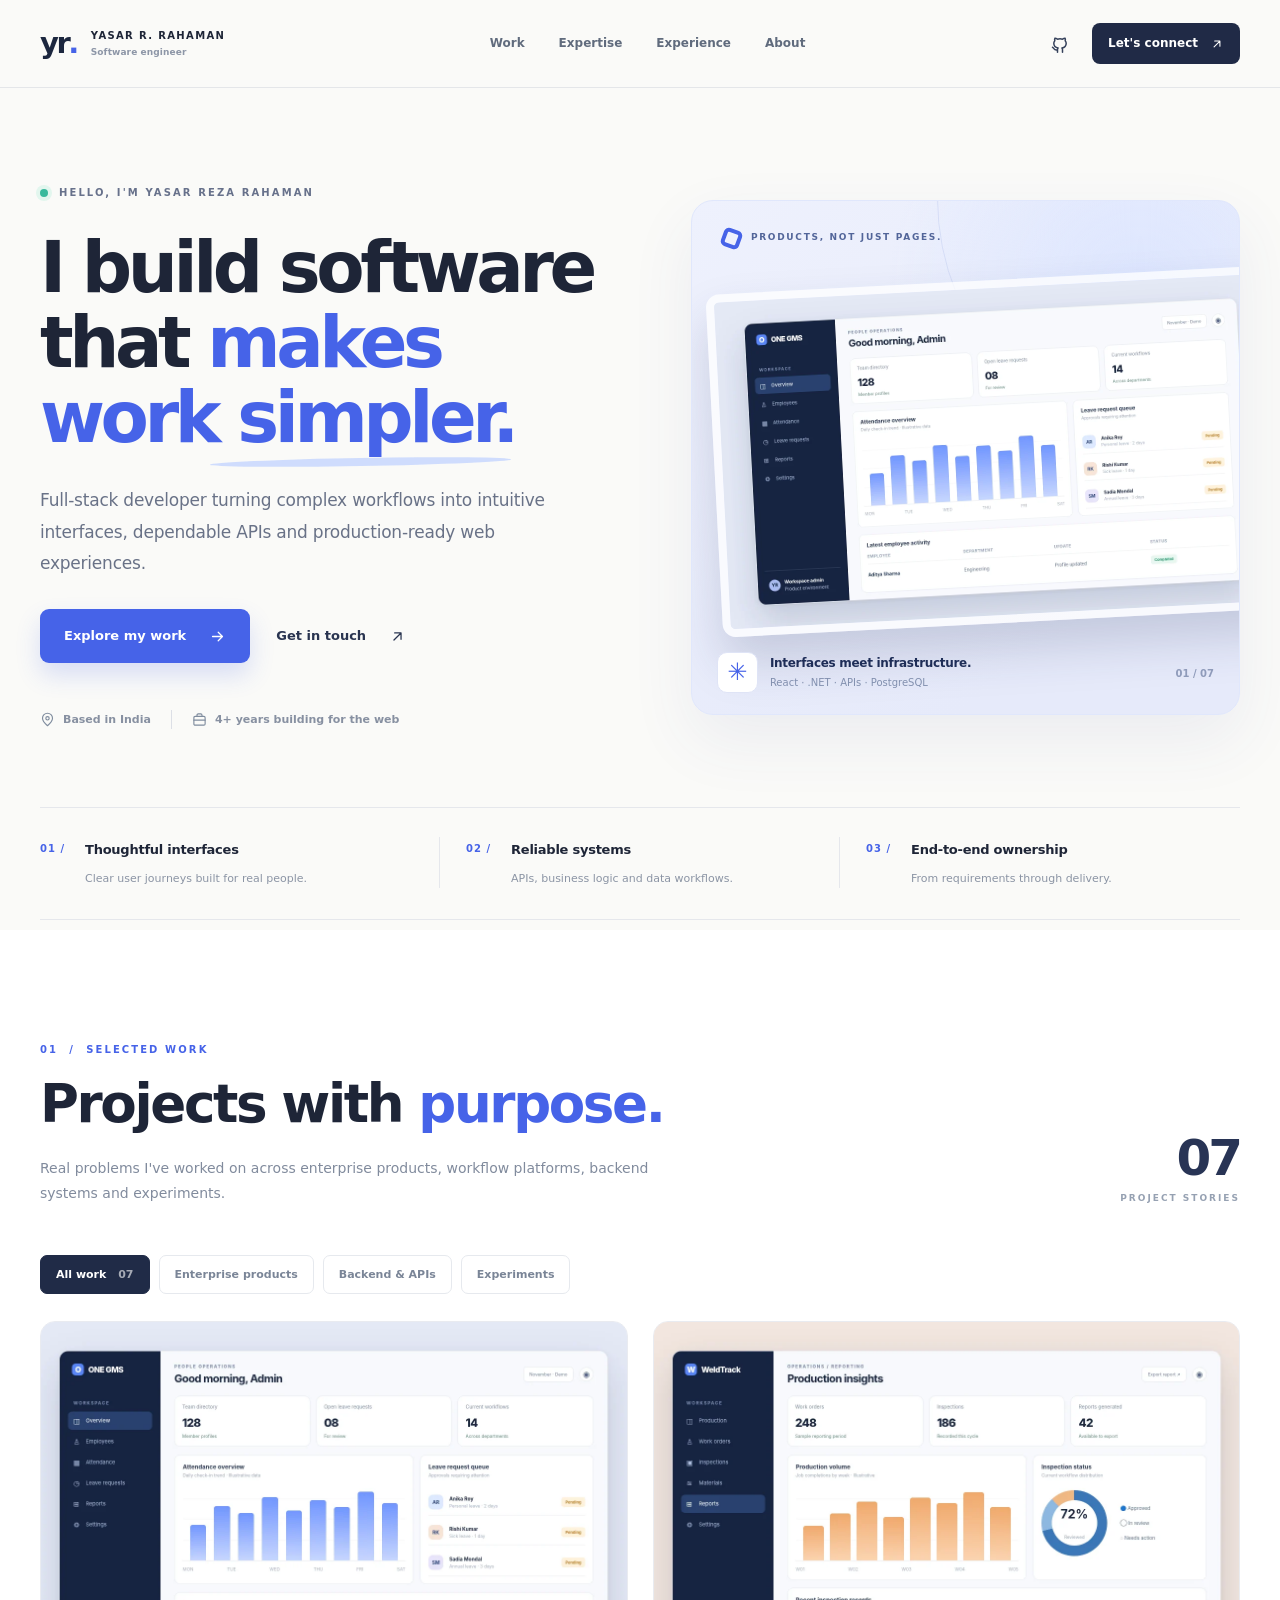
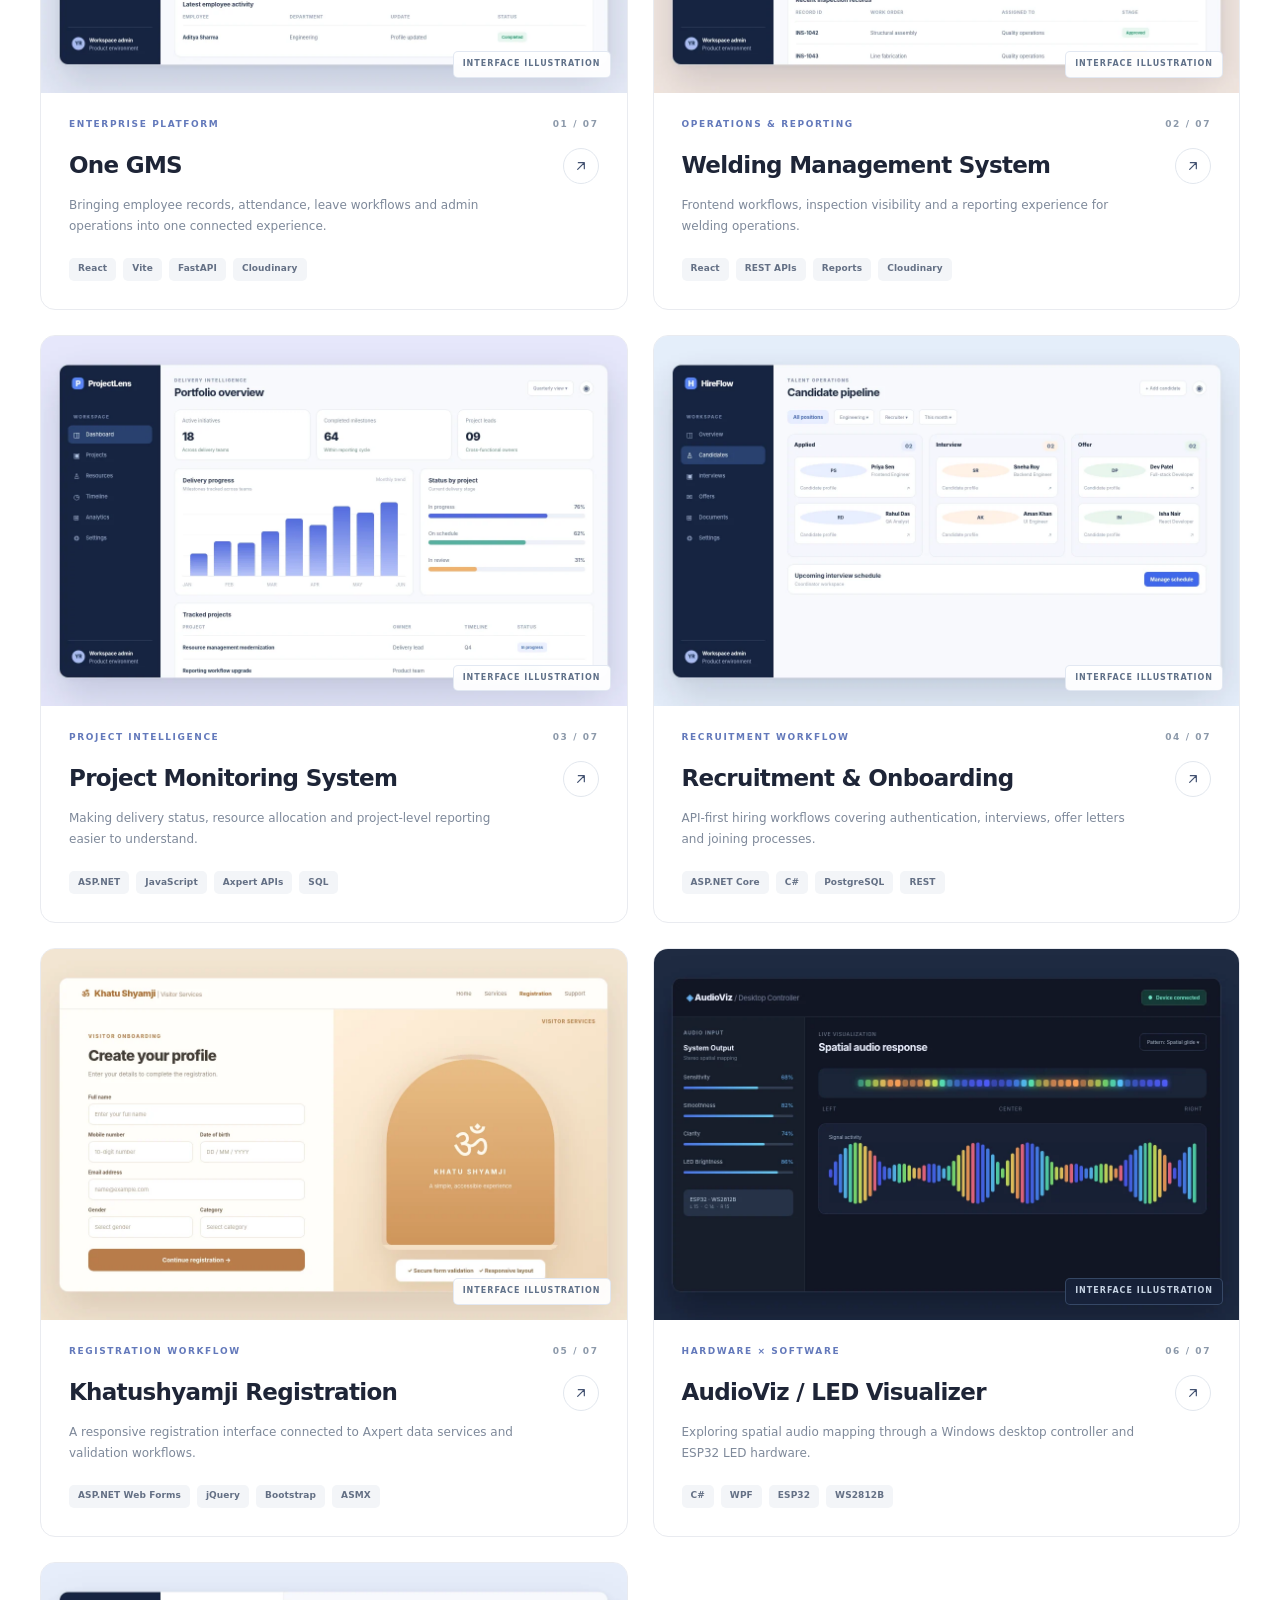
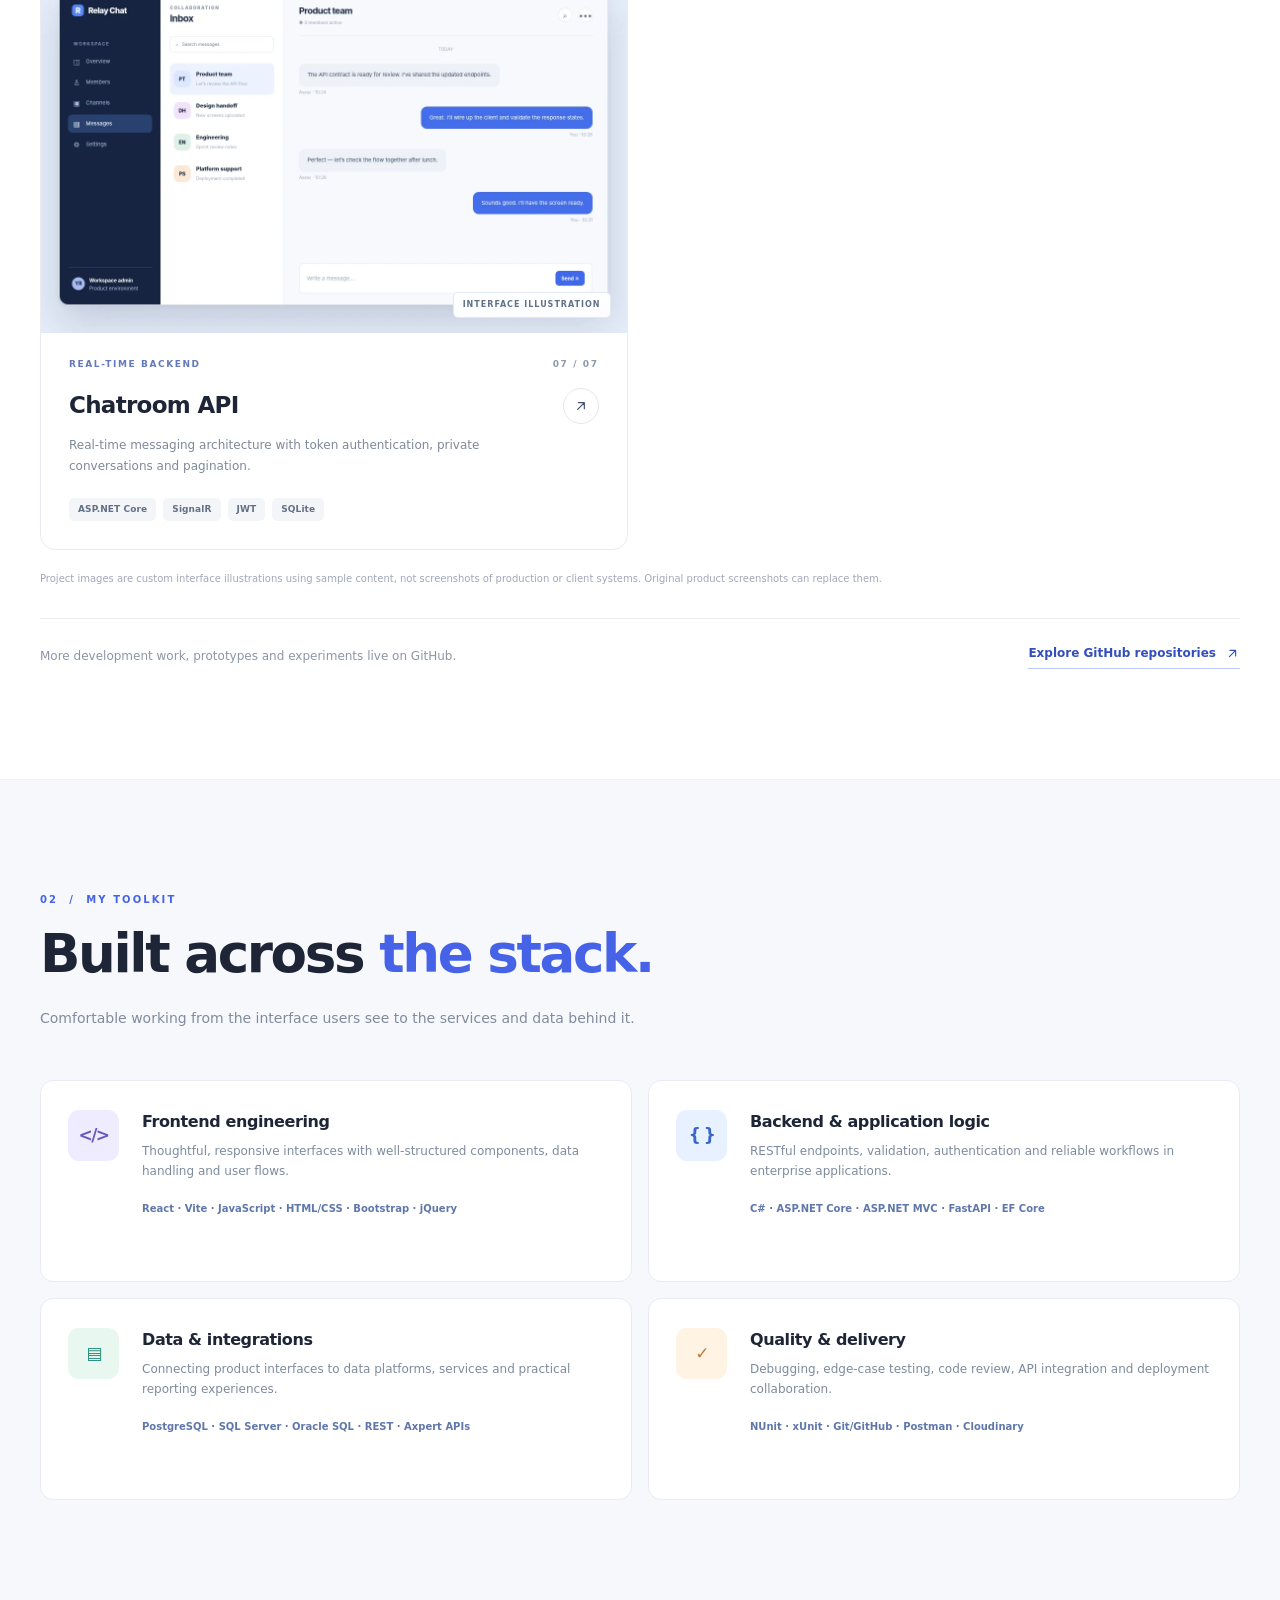
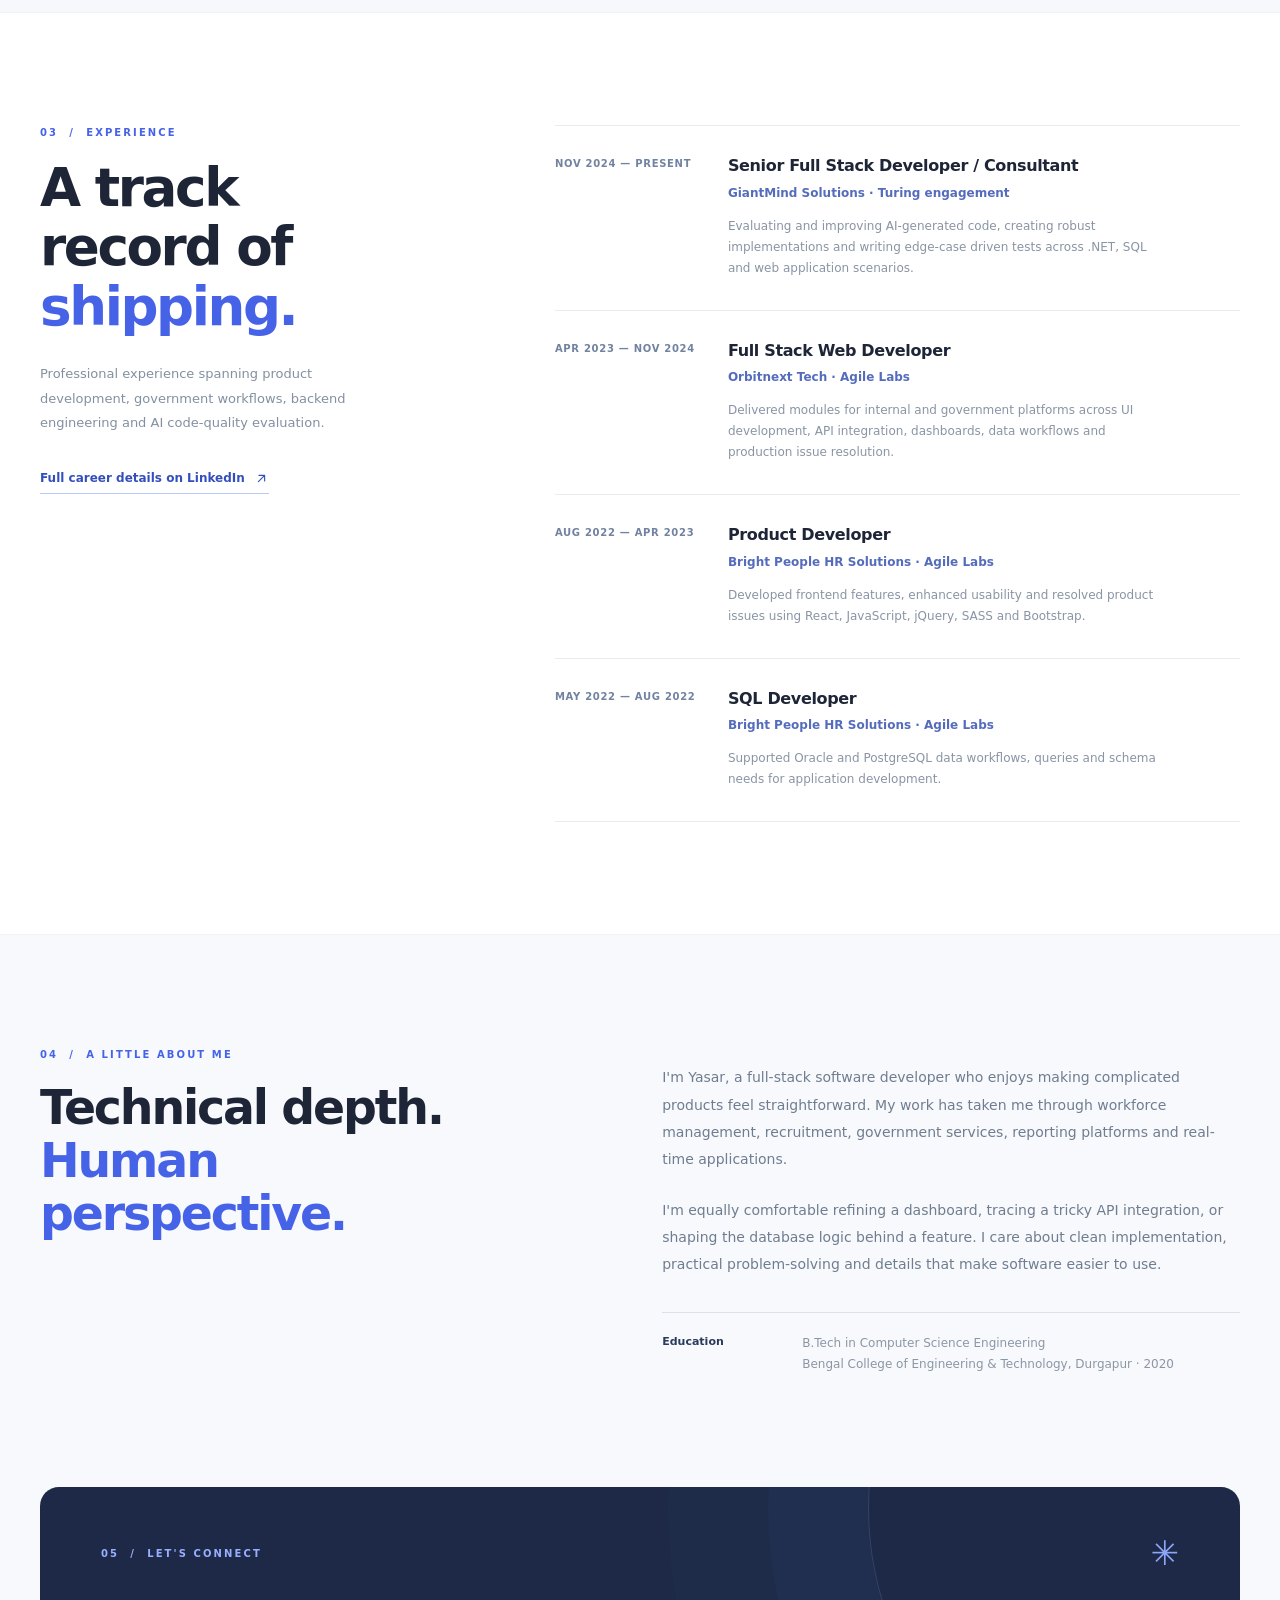
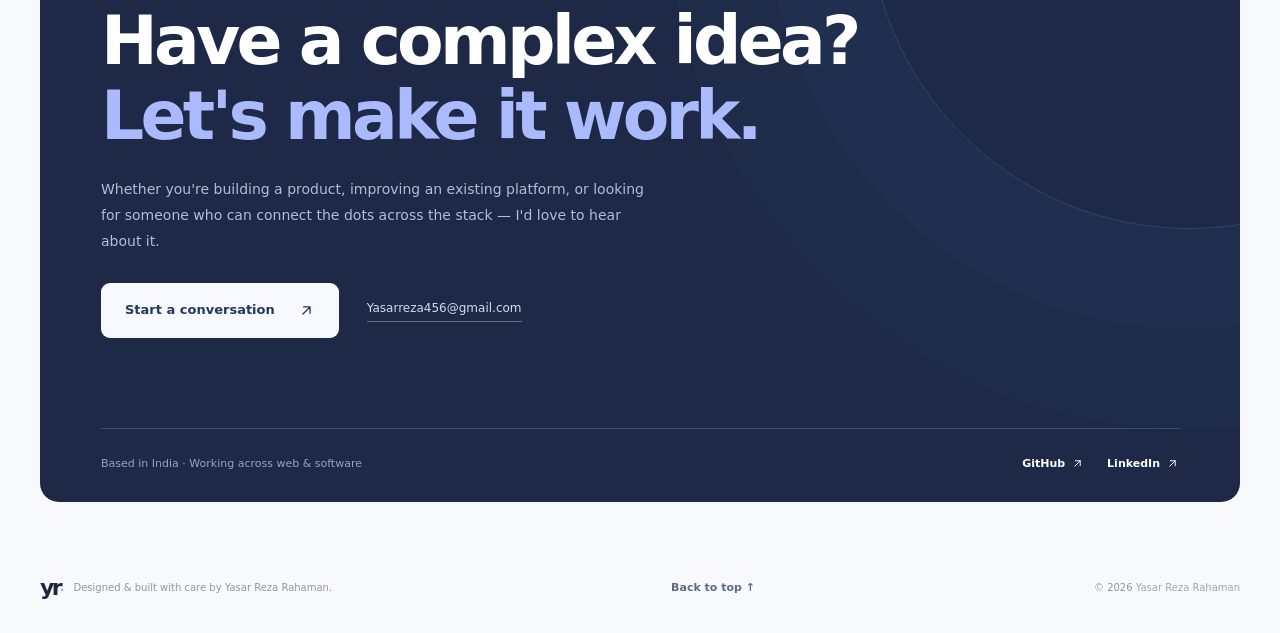
==== commit 64ef1088: "Redesign portfolio with project-first editorial UI and responsive case studies" ====
--- a/index.html
+++ b/index.html
@@ -1,132 +1,91 @@
-<!DOCTYPE html>
-<html lang="en" data-theme="dark">
+<!doctype html>
+<html lang="en">
 <head>
-  <meta charset="UTF-8" />
-  <meta name="viewport" content="width=device-width, initial-scale=1.0" />
-  <meta name="theme-color" content="#0c1015" />
-  <meta name="description" content="Portfolio of Yasar Reza Rahaman — Senior Full Stack Developer specializing in React, ASP.NET Core, C#, FastAPI, and PostgreSQL. Explore selected applications and enterprise systems." />
-  <meta property="og:type" content="website" />
-  <meta property="og:title" content="Yasar Reza Rahaman — Full Stack Developer" />
-  <meta property="og:description" content="Building thoughtful interfaces and reliable systems. Explore selected projects, experience, and engineering capabilities." />
+  <meta charset="utf-8">
+  <meta name="viewport" content="width=device-width, initial-scale=1">
+  <meta name="theme-color" content="#fafaf8">
+  <meta name="description" content="Yasar Reza Rahaman — Full Stack Developer building production-focused web applications with React, ASP.NET Core, C#, APIs and PostgreSQL. Selected projects, experience and contact.">
+  <meta property="og:type" content="website">
+  <meta property="og:title" content="Yasar Reza Rahaman — Full Stack Developer">
+  <meta property="og:description" content="Engineering digital products that work beautifully. Explore enterprise applications, dashboards, API systems and side projects.">
+  <meta property="og:image" content="https://yasar-reza-rahaman-portfolio.onrender.com/assets/portfolio-og.webp">
+  <meta property="og:url" content="https://yasar-reza-rahaman-portfolio.onrender.com">
+  <link rel="icon" href="assets/favicon.svg" type="image/svg+xml">
   <title>Yasar Reza Rahaman — Full Stack Developer</title>
-  <link rel="icon" href="assets/favicon.svg" type="image/svg+xml" />
-  <link rel="preconnect" href="https://fonts.googleapis.com" />
-  <link rel="preconnect" href="https://fonts.gstatic.com" crossorigin />
-  <link href="https://fonts.googleapis.com/css2?family=DM+Sans:wght@400;500;600;700&family=Space+Grotesk:wght@400;500;600;700&display=swap" rel="stylesheet" />
-  <link rel="stylesheet" href="styles.css" />
-  <script type="application/ld+json">{
-    "@context": "https://schema.org", "@type": "Person", "name": "Yasar Reza Rahaman",
-    "jobTitle": "Senior Full Stack Developer / Consultant",
-    "url": "https://github.com/Yasar75",
-    "sameAs": ["https://www.linkedin.com/in/yasar5/", "https://github.com/Yasar75"],
-    "knowsAbout": ["C#", "ASP.NET Core", "React", "PostgreSQL", "REST APIs", "JavaScript"]
-  }</script>
+  <link rel="stylesheet" href="styles.css">
+  <script src="app.js" defer></script>
 </head>
 <body>
-  <svg aria-hidden="true" class="svg-icons" xmlns="http://www.w3.org/2000/svg">
-    <symbol id="i-arrow-up-right" viewBox="0 0 24 24"><path d="M7 17 17 7M8 7h9v9"/></symbol>
-    <symbol id="i-arrow-right" viewBox="0 0 24 24"><path d="M5 12h14m-6-6 6 6-6 6"/></symbol>
-    <symbol id="i-download" viewBox="0 0 24 24"><path d="M12 3v12m-5-5 5 5 5-5M5 17v3h14v-3"/></symbol>
-    <symbol id="i-github" viewBox="0 0 24 24"><path d="M9 19c-4 1.3-4-2-6-2m12 4v-3.87a3.37 3.37 0 0 0-.94-2.61c3.14-.35 6.44-1.54 6.44-7A5.44 5.44 0 0 0 19 3.77 5.07 5.07 0 0 0 18.91 0S17.73-.35 15 1.48a13.38 13.38 0 0 0-7 0C5.27-.35 4.09 0 4.09 0A5.07 5.07 0 0 0 4 3.77a5.44 5.44 0 0 0-1.5 3.78c0 5.42 3.3 6.61 6.44 7A3.37 3.37 0 0 0 8 17.13V21" transform="translate(1 1) scale(.91)"/></symbol>
-    <symbol id="i-linkedin" viewBox="0 0 24 24"><rect x="2.5" y="2.5" width="19" height="19" rx="3"/><path d="M7.2 10v7m0-10v.1M11 17v-7h3.1v1c.5-.8 1.4-1.2 2.4-1.2 2.1 0 2.5 1.3 2.5 3V17m-8-4c0-1.4 1-3 3.1-3"/></symbol>
-    <symbol id="i-sun" viewBox="0 0 24 24"><circle cx="12" cy="12" r="4"/><path d="M12 2v2m0 16v2M4.9 4.9l1.4 1.4m11.4 11.4 1.4 1.4M2 12h2m16 0h2M4.9 19.1l1.4-1.4M17.7 6.3l1.4-1.4"/></symbol>
-    <symbol id="i-moon" viewBox="0 0 24 24"><path d="M20.8 14.1A9 9 0 0 1 9.9 3.2 9 9 0 1 0 20.8 14.1Z"/></symbol>
-    <symbol id="i-menu" viewBox="0 0 24 24"><path d="M4 7h16M4 12h16M4 17h16"/></symbol>
-    <symbol id="i-close" viewBox="0 0 24 24"><path d="M5 5l14 14M19 5 5 19"/></symbol>
-    <symbol id="i-mail" viewBox="0 0 24 24"><rect x="3" y="5" width="18" height="14" rx="2"/><path d="m3 7 9 7 9-7"/></symbol>
-    <symbol id="i-copy" viewBox="0 0 24 24"><rect x="8" y="8" width="12" height="12" rx="2"/><path d="M16 8V5a2 2 0 0 0-2-2H5a2 2 0 0 0-2 2v9a2 2 0 0 0 2 2h3"/></symbol>
-    <symbol id="i-check" viewBox="0 0 24 24"><path d="m4 12 5 5L20 6"/></symbol>
-    <symbol id="i-code" viewBox="0 0 24 24"><path d="m8 7-5 5 5 5m8-10 5 5-5 5M14 4 10 20"/></symbol>
-    <symbol id="i-external" viewBox="0 0 24 24"><path d="M12 5h7v7m0-7-9 9M19 14v4a1 1 0 0 1-1 1H6a1 1 0 0 1-1-1V6a1 1 0 0 1 1-1h4"/></symbol>
-    <symbol id="i-chevron" viewBox="0 0 24 24"><path d="m6 9 6 6 6-6"/></symbol>
+  <svg class="svg-defs" aria-hidden="true" xmlns="http://www.w3.org/2000/svg">
+    <symbol id="ico-arrow" viewBox="0 0 24 24"><path d="M5 12h14m-6-6 6 6-6 6"/></symbol>
+    <symbol id="ico-up-right" viewBox="0 0 24 24"><path d="M7 17 17 7M8 7h9v9"/></symbol>
+    <symbol id="ico-github" viewBox="0 0 24 24"><path d="M9 19c-4.3 1.4-4.3-2.6-6-3m12 6v-3.1a2.7 2.7 0 0 0-.75-2.12c2.52-.28 5.18-1.23 5.18-5.61A4.36 4.36 0 0 0 18.2 8.1a4.06 4.06 0 0 0-.08-3.05S17.16 4.77 15 6.2a11.8 11.8 0 0 0-6 0C6.84 4.77 5.88 5.05 5.88 5.05a4.06 4.06 0 0 0-.08 3.05 4.36 4.36 0 0 0-1.23 3.07c0 4.37 2.66 5.33 5.18 5.61A2.7 2.7 0 0 0 9 18.9V22"/></symbol>
+    <symbol id="ico-linkedin" viewBox="0 0 24 24"><rect x="3" y="8" width="4" height="13" rx="1"/><circle cx="5" cy="4" r="1.5"/><path d="M11 21V8h4v2.3c.7-1.5 2-2.4 3.7-2.4 3.5 0 3.3 2.5 3.3 5.7V21h-4v-7c0-1.4-.2-2.7-1.8-2.7s-2.2 1.3-2.2 2.7v7z"/></symbol>
+    <symbol id="ico-mail" viewBox="0 0 24 24"><rect x="3" y="5" width="18" height="14" rx="2"/><path d="m4 7 8 6 8-6"/></symbol>
+    <symbol id="ico-menu" viewBox="0 0 24 24"><path d="M4 7h16M4 12h16M4 17h16"/></symbol>
+    <symbol id="ico-close" viewBox="0 0 24 24"><path d="m5 5 14 14M19 5 5 19"/></symbol>
+    <symbol id="ico-check" viewBox="0 0 24 24"><path d="m5 12 4 4L19 6"/></symbol>
+    <symbol id="ico-briefcase" viewBox="0 0 24 24"><rect x="3" y="7" width="18" height="14" rx="2"/><path d="M8 7V5a2 2 0 0 1 2-2h4a2 2 0 0 1 2 2v2M3 13h18"/></symbol>
+    <symbol id="ico-location" viewBox="0 0 24 24"><path d="M20 10c0 5-8 12-8 12S4 15 4 10a8 8 0 1 1 16 0Z"/><circle cx="12" cy="10" r="2.7"/></symbol>
   </svg>
-
-  <div class="site-glow glow-1" aria-hidden="true"></div>
-  <div class="site-glow glow-2" aria-hidden="true"></div>
-  <header id="top" class="site-header">
-    <div class="container nav-inner">
-      <a class="wordmark" href="#top" aria-label="Yasar Reza Rahaman, back to top"><span class="mark">yr<span class="mark-dot">.</span></span><span class="wordmark-name">YASAR REZA RAHAMAN</span></a>
-      <nav class="desktop-nav" aria-label="Primary navigation">
-        <a href="#work">Work</a><a href="#about">About</a><a href="#experience">Experience</a><a href="#skills">Expertise</a>
-      </nav>
-      <div class="nav-actions">
-        <button class="icon-button theme-toggle" aria-label="Switch to light theme" title="Toggle theme" type="button"><svg><use href="#i-sun"/></svg></button>
-        <a class="nav-contact" href="#contact">Let's talk <svg><use href="#i-arrow-up-right"/></svg></a>
-        <button class="icon-button menu-toggle" aria-label="Open navigation" aria-expanded="false" aria-controls="mobile-menu" type="button"><svg><use href="#i-menu"/></svg></button>
-      </div>
+  <a class="skip-link" href="#main">Skip to content</a>
+  <header class="site-header" id="top">
+    <div class="container header-inner">
+      <a class="logo" href="#top" aria-label="Yasar Reza Rahaman home"><span class="logo-mark">yr<span>.</span></span><span class="logo-label">YASAR R. RAHAMAN <small>Software engineer</small></span></a>
+      <nav class="desktop-nav" aria-label="Main navigation"><a href="#work">Work</a><a href="#expertise">Expertise</a><a href="#experience">Experience</a><a href="#about">About</a></nav>
+      <div class="header-actions"><a class="header-social" href="https://github.com/Yasar75" target="_blank" rel="noopener noreferrer" aria-label="GitHub profile"><svg><use href="#ico-github"/></svg></a><a class="header-cta" href="#contact">Let's connect <svg><use href="#ico-up-right"/></svg></a><button class="menu-toggle" type="button" aria-label="Open navigation" aria-expanded="false" aria-controls="mobile-nav"><svg><use href="#ico-menu"/></svg></button></div>
     </div>
-    <nav id="mobile-menu" class="mobile-menu" aria-label="Mobile navigation" hidden>
-      <a href="#work">Selected work</a><a href="#about">About me</a><a href="#experience">Experience</a><a href="#skills">Expertise</a><a href="#contact">Get in touch</a>
-    </nav>
+    <nav class="mobile-nav" id="mobile-nav" aria-label="Mobile navigation" hidden><a href="#work">Selected work</a><a href="#expertise">Expertise</a><a href="#experience">Experience</a><a href="#about">About</a><a href="#contact">Get in touch</a></nav>
   </header>
 
-  <main>
-    <section class="hero container" aria-labelledby="hero-title">
-      <div class="hero-copy">
-        <p class="eyebrow hero-eyebrow"><span class="status-dot"></span> SENIOR FULL STACK DEVELOPER <span class="eyebrow-slash">/</span> CONSULTANT</p>
-        <h1 id="hero-title">Building the logic.<br /> <span class="highlight-serif">Elevating</span> the <span class="highlight-outline">experience.</span></h1>
-        <p class="hero-description">Hey, I'm <strong>Yasar</strong> — a full-stack developer connecting robust backends with intuitive, polished interfaces. I work across enterprise platforms, APIs, dashboards, and products that solve real problems.</p>
-        <div class="hero-cta-row">
-          <a class="button button-primary" href="#work">Explore my work <svg><use href="#i-arrow-up-right"/></svg></a>
-          <a class="button button-secondary" href="assets/Yasar_Reza_Rahaman_Resume.pdf" download>Download résumé <svg><use href="#i-download"/></svg></a>
+  <main id="main">
+    <section class="hero-section" aria-labelledby="hero-heading">
+      <div class="container hero-layout">
+        <div class="hero-copy">
+          <div class="eyebrow hero-eyebrow"><span class="live-dot"></span> HELLO, I'M YASAR REZA RAHAMAN</div>
+          <h1 id="hero-heading">I build software that <em>makes work simpler.</em></h1>
+          <p class="hero-desc">Full-stack developer turning complex workflows into intuitive interfaces, dependable APIs and production-ready web experiences.</p>
+          <div class="hero-actions"><a class="btn btn-primary" href="#work">Explore my work <svg><use href="#ico-arrow"/></svg></a><a class="btn btn-text" href="#contact">Get in touch <svg><use href="#ico-up-right"/></svg></a></div>
+          <div class="hero-meta"><span><svg><use href="#ico-location"/></svg> Based in India</span><span class="meta-divide"></span><span><svg><use href="#ico-briefcase"/></svg> 4+ years building for the web</span></div>
         </div>
-        <div class="hero-socials"><span>FIND ME ON</span><a href="https://github.com/Yasar75" target="_blank" rel="noopener noreferrer">GitHub <svg><use href="#i-arrow-up-right"/></svg></a><a href="https://www.linkedin.com/in/yasar5/" target="_blank" rel="noopener noreferrer">LinkedIn <svg><use href="#i-arrow-up-right"/></svg></a></div>
+        <div class="hero-art" aria-label="Illustrative enterprise dashboard from selected work">
+          <div class="hero-art-top"><span class="corner-shape"></span><span class="mini-eyebrow">PRODUCTS, NOT JUST PAGES.</span></div>
+          <div class="hero-picture"><img src="assets/one-gms.webp" alt="Illustrated enterprise workforce management dashboard with attendance charts, leave requests and summary cards" fetchpriority="high" width="1240" height="750"></div>
+          <div class="hero-art-foot"><div class="art-dot-icon">✳</div><div><strong>Interfaces meet infrastructure.</strong><span>React · .NET · APIs · PostgreSQL</span></div><span class="art-index">01 / 07</span></div>
+        </div>
       </div>
-      <div class="hero-art" aria-label="Decorative illustration of development and system architecture">
-        <div class="art-grid"></div>
-        <div class="art-halo halo-one"></div><div class="art-halo halo-two"></div>
-        <span class="orb orb-a"></span><span class="orb orb-b"></span><span class="orb orb-c"></span>
-        <div class="art-float art-float-top"><span class="tiny-pulse"></span> SYSTEMS ONLINE <span class="art-float-mini">● ● ●</span></div>
-        <div class="art-center"><span class="art-center-small">DESIGN × ENGINEERING</span><span class="art-initials">Y<span>/</span>R</span><span class="art-center-bottom">FULL-STACK THINKING</span></div>
-        <div class="code-card"><div class="code-card-title"><span class="code-dot"></span><span class="code-dot"></span><span class="code-dot"></span><span>approach.ts</span></div><div class="code-line"><span class="code-count">01</span> <span class="code-purple">const</span> developer = {</div><div class="code-line"><span class="code-count">02</span> &nbsp; stack: <span class="code-green">'C# + React'</span>,</div><div class="code-line"><span class="code-count">03</span> &nbsp; focus: <span class="code-green">'real impact'</span>,</div><div class="code-line"><span class="code-count">04</span> &nbsp; mindset: <span class="code-green">'keep building'</span></div><div class="code-line"><span class="code-count">05</span> };</div></div>
-        <div class="art-float art-float-bottom"><span>●</span> FUNCTIONALITY MEETS CRAFT</div>
+      <div class="container capabilities"><div><span class="cap-no">01 /</span><div><strong>Thoughtful interfaces</strong><p>Clear user journeys built for real people.</p></div></div><div><span class="cap-no">02 /</span><div><strong>Reliable systems</strong><p>APIs, business logic and data workflows.</p></div></div><div><span class="cap-no">03 /</span><div><strong>End-to-end ownership</strong><p>From requirements through delivery.</p></div></div></div>
+    </section>
+
+    <section class="work-section section-pad" id="work" aria-labelledby="work-heading">
+      <div class="container">
+        <div class="section-head work-head"><div><div class="eyebrow section-kicker">01 &nbsp;/&nbsp; SELECTED WORK</div><h2 id="work-heading">Projects with <span>purpose.</span></h2><p>Real problems I've worked on across enterprise products, workflow platforms, backend systems and experiments.</p></div><div class="work-count"><span>07</span><small>PROJECT STORIES</small></div></div>
+        <div class="filter-row" role="group" aria-label="Filter projects"><button class="filter is-active" type="button" data-filter="all" aria-pressed="true">All work <span>07</span></button><button class="filter" type="button" data-filter="enterprise" aria-pressed="false">Enterprise products</button><button class="filter" type="button" data-filter="backend" aria-pressed="false">Backend & APIs</button><button class="filter" type="button" data-filter="experiment" aria-pressed="false">Experiments</button></div>
+        <div class="project-grid">
+          <article class="project-card" data-category="enterprise" data-project="one-gms"><div class="project-picture tint-lilac"><img src="assets/one-gms.webp" alt="Illustrative workforce platform dashboard, not an actual production screenshot" loading="lazy" width="1240" height="750"><span class="picture-label">INTERFACE ILLUSTRATION</span></div><div class="project-info"><div class="project-overline"><span>ENTERPRISE PLATFORM</span><span>01 / 07</span></div><div class="project-title-row"><h3>One GMS</h3><button class="project-open icon-circle" type="button" data-project="one-gms" aria-label="Read the One GMS case study"><svg><use href="#ico-up-right"/></svg></button></div><p>Bringing employee records, attendance, leave workflows and admin operations into one connected experience.</p><div class="tag-row"><span>React</span><span>Vite</span><span>FastAPI</span><span>Cloudinary</span></div></div></article>
+          <article class="project-card" data-category="enterprise" data-project="wms"><div class="project-picture tint-peach"><img src="assets/wms.webp" alt="Illustrative welding operations and reporting interface, not a production screenshot" loading="lazy" width="1240" height="750"><span class="picture-label">INTERFACE ILLUSTRATION</span></div><div class="project-info"><div class="project-overline"><span>OPERATIONS & REPORTING</span><span>02 / 07</span></div><div class="project-title-row"><h3>Welding Management System</h3><button class="project-open icon-circle" type="button" data-project="wms" aria-label="Read the Welding Management System case study"><svg><use href="#ico-up-right"/></svg></button></div><p>Frontend workflows, inspection visibility and a reporting experience for welding operations.</p><div class="tag-row"><span>React</span><span>REST APIs</span><span>Reports</span><span>Cloudinary</span></div></div></article>
+          <article class="project-card" data-category="enterprise" data-project="pms"><div class="project-picture tint-indigo"><img src="assets/pms.webp" alt="Illustrative project monitoring analytics interface, not a production screenshot" loading="lazy" width="1240" height="750"><span class="picture-label">INTERFACE ILLUSTRATION</span></div><div class="project-info"><div class="project-overline"><span>PROJECT INTELLIGENCE</span><span>03 / 07</span></div><div class="project-title-row"><h3>Project Monitoring System</h3><button class="project-open icon-circle" type="button" data-project="pms" aria-label="Read the Project Monitoring System case study"><svg><use href="#ico-up-right"/></svg></button></div><p>Making delivery status, resource allocation and project-level reporting easier to understand.</p><div class="tag-row"><span>ASP.NET</span><span>JavaScript</span><span>Axpert APIs</span><span>SQL</span></div></div></article>
+          <article class="project-card" data-category="backend" data-project="onboarding"><div class="project-picture tint-blue"><img src="assets/onboarding.webp" alt="Illustrative recruitment pipeline with candidates, interviews, and offers, not a production screenshot" loading="lazy" width="1240" height="750"><span class="picture-label">INTERFACE ILLUSTRATION</span></div><div class="project-info"><div class="project-overline"><span>RECRUITMENT WORKFLOW</span><span>04 / 07</span></div><div class="project-title-row"><h3>Recruitment & Onboarding</h3><button class="project-open icon-circle" type="button" data-project="onboarding" aria-label="Read the recruitment and onboarding case study"><svg><use href="#ico-up-right"/></svg></button></div><p>API-first hiring workflows covering authentication, interviews, offer letters and joining processes.</p><div class="tag-row"><span>ASP.NET Core</span><span>C#</span><span>PostgreSQL</span><span>REST</span></div></div></article>
+          <article class="project-card" data-category="enterprise" data-project="khatushyam"><div class="project-picture tint-sand"><img src="assets/khatushyam.webp" alt="Illustrative registration form and visitor portal, not a production screenshot" loading="lazy" width="1240" height="750"><span class="picture-label">INTERFACE ILLUSTRATION</span></div><div class="project-info"><div class="project-overline"><span>REGISTRATION WORKFLOW</span><span>05 / 07</span></div><div class="project-title-row"><h3>Khatushyamji Registration</h3><button class="project-open icon-circle" type="button" data-project="khatushyam" aria-label="Read the Khatushyamji Registration case study"><svg><use href="#ico-up-right"/></svg></button></div><p>A responsive registration interface connected to Axpert data services and validation workflows.</p><div class="tag-row"><span>ASP.NET Web Forms</span><span>jQuery</span><span>Bootstrap</span><span>ASMX</span></div></div></article>
+          <article class="project-card" data-category="experiment" data-project="audioviz"><div class="project-picture tint-night"><img src="assets/audioviz.webp" alt="Illustrative desktop AudioViz controller with live LED strip and audio spectrum" loading="lazy" width="1240" height="750"><span class="picture-label dark-label">INTERFACE ILLUSTRATION</span></div><div class="project-info"><div class="project-overline"><span>HARDWARE × SOFTWARE</span><span>06 / 07</span></div><div class="project-title-row"><h3>AudioViz / LED Visualizer</h3><button class="project-open icon-circle" type="button" data-project="audioviz" aria-label="Read the AudioViz case study"><svg><use href="#ico-up-right"/></svg></button></div><p>Exploring spatial audio mapping through a Windows desktop controller and ESP32 LED hardware.</p><div class="tag-row"><span>C#</span><span>WPF</span><span>ESP32</span><span>WS2812B</span></div></div></article>
+          <article class="project-card" data-category="backend" data-project="chatroom"><div class="project-picture tint-blue"><img src="assets/chatroom.webp" alt="Illustrative private messaging screen with chat channels and conversations" loading="lazy" width="1240" height="750"><span class="picture-label">INTERFACE ILLUSTRATION</span></div><div class="project-info"><div class="project-overline"><span>REAL-TIME BACKEND</span><span>07 / 07</span></div><div class="project-title-row"><h3>Chatroom API</h3><button class="project-open icon-circle" type="button" data-project="chatroom" aria-label="Read the Chatroom API case study"><svg><use href="#ico-up-right"/></svg></button></div><p>Real-time messaging architecture with token authentication, private conversations and pagination.</p><div class="tag-row"><span>ASP.NET Core</span><span>SignalR</span><span>JWT</span><span>SQLite</span></div></div></article>
+        </div>
+        <p class="visual-disclosure">Project images are custom interface illustrations using sample content, not screenshots of production or client systems. Original product screenshots can replace them.</p>
+        <div class="work-footer"><p>More development work, prototypes and experiments live on GitHub.</p><a href="https://github.com/Yasar75?tab=repositories" class="text-link" target="_blank" rel="noopener noreferrer">Explore GitHub repositories <svg><use href="#ico-up-right"/></svg></a></div>
       </div>
     </section>
 
-    <section class="facts-band" aria-label="Experience highlights"><div class="container facts-inner">
-      <div class="fact"><span class="fact-number">4.5<span>+</span></span><span class="fact-label">YEARS IN SOFTWARE<br>DEVELOPMENT</span></div>
-      <div class="fact"><span class="fact-number">3<span>+</span></span><span class="fact-label">YEARS IN REACT<br>& FRONTEND</span></div>
-      <div class="fact"><span class="fact-number">3<span>+</span></span><span class="fact-label">YEARS IN BACKEND<br>& APIs</span></div>
-      <div class="fact fact-statement"><span class="fact-symbol">✳</span><span>From <strong>interface to infrastructure.</strong><br />I enjoy the whole picture.</span></div>
-    </div></section>
+    <section class="expertise-section section-pad" id="expertise" aria-labelledby="expertise-heading"><div class="container"><div class="section-head"><div><div class="eyebrow section-kicker">02 &nbsp;/&nbsp; MY TOOLKIT</div><h2 id="expertise-heading">Built across <span>the stack.</span></h2><p>Comfortable working from the interface users see to the services and data behind it.</p></div></div><div class="expertise-grid"><div class="expertise-item"><div class="expertise-icon ex-purple">&lt;/&gt;</div><div><h3>Frontend engineering</h3><p>Thoughtful, responsive interfaces with well-structured components, data handling and user flows.</p><div class="expertise-tags">React · Vite · JavaScript · HTML/CSS · Bootstrap · jQuery</div></div></div><div class="expertise-item"><div class="expertise-icon ex-blue">{ }</div><div><h3>Backend & application logic</h3><p>RESTful endpoints, validation, authentication and reliable workflows in enterprise applications.</p><div class="expertise-tags">C# · ASP.NET Core · ASP.NET MVC · FastAPI · EF Core</div></div></div><div class="expertise-item"><div class="expertise-icon ex-green">▤</div><div><h3>Data & integrations</h3><p>Connecting product interfaces to data platforms, services and practical reporting experiences.</p><div class="expertise-tags">PostgreSQL · SQL Server · Oracle SQL · REST · Axpert APIs</div></div></div><div class="expertise-item"><div class="expertise-icon ex-orange">✓</div><div><h3>Quality & delivery</h3><p>Debugging, edge-case testing, code review, API integration and deployment collaboration.</p><div class="expertise-tags">NUnit · xUnit · Git/GitHub · Postman · Cloudinary</div></div></div></div></div></section>
 
-    <section id="work" class="section work-section container" aria-labelledby="work-title">
-      <div class="section-topline"><span class="section-index">01 / SELECTED WORK</span><span class="topline-rule"></span><span class="section-aside">PROJECTS & CASE STUDIES</span></div>
-      <div class="section-heading-wrap"><div><h2 id="work-title" class="section-title">Things I've <em>built.</em></h2><p class="section-lead">A collection of public repositories, product work, and systems I've contributed to — from .NET APIs to frontend experiences and hardware experiments.</p></div><a class="text-link" href="https://github.com/Yasar75?tab=repositories" target="_blank" rel="noopener noreferrer">All GitHub repos <svg><use href="#i-arrow-up-right"/></svg></a></div>
-      <div class="filter-wrap" aria-label="Project filters"><div class="filters" role="group" aria-label="Filter projects"><button class="filter active" data-filter="all" aria-pressed="true">All projects <span id="project-count">08</span></button><button class="filter" data-filter="fullstack" aria-pressed="false">Full stack</button><button class="filter" data-filter="frontend" aria-pressed="false">Frontend</button><button class="filter" data-filter="backend" aria-pressed="false">Backend & APIs</button><button class="filter" data-filter="iot" aria-pressed="false">IoT</button></div></div>
-      <div id="project-grid" class="project-grid" aria-live="polite"></div>
-      <div class="work-footer"><p>Some professional work is presented as a high-level case study without sharing private code or internal details.</p><a href="https://github.com/Yasar75" target="_blank" rel="noopener noreferrer">Explore GitHub <svg><use href="#i-arrow-up-right"/></svg></a></div>
-    </section>
+    <section class="experience-section section-pad" id="experience" aria-labelledby="experience-heading"><div class="container experience-layout"><div class="experience-intro"><div class="eyebrow section-kicker">03 &nbsp;/&nbsp; EXPERIENCE</div><h2 id="experience-heading">A track record of <span>shipping.</span></h2><p>Professional experience spanning product development, government workflows, backend engineering and AI code-quality evaluation.</p><a class="text-link" href="https://www.linkedin.com/in/yasar5/" target="_blank" rel="noopener noreferrer">Full career details on LinkedIn <svg><use href="#ico-up-right"/></svg></a></div><div class="timeline"><article class="timeline-entry"><div class="timeline-date">NOV 2024 — PRESENT</div><div><h3>Senior Full Stack Developer / Consultant</h3><p class="employer">GiantMind Solutions · Turing engagement</p><p>Evaluating and improving AI-generated code, creating robust implementations and writing edge-case driven tests across .NET, SQL and web application scenarios.</p></div></article><article class="timeline-entry"><div class="timeline-date">APR 2023 — NOV 2024</div><div><h3>Full Stack Web Developer</h3><p class="employer">Orbitnext Tech · Agile Labs</p><p>Delivered modules for internal and government platforms across UI development, API integration, dashboards, data workflows and production issue resolution.</p></div></article><article class="timeline-entry"><div class="timeline-date">AUG 2022 — APR 2023</div><div><h3>Product Developer</h3><p class="employer">Bright People HR Solutions · Agile Labs</p><p>Developed frontend features, enhanced usability and resolved product issues using React, JavaScript, jQuery, SASS and Bootstrap.</p></div></article><article class="timeline-entry"><div class="timeline-date">MAY 2022 — AUG 2022</div><div><h3>SQL Developer</h3><p class="employer">Bright People HR Solutions · Agile Labs</p><p>Supported Oracle and PostgreSQL data workflows, queries and schema needs for application development.</p></div></article></div></div></section>
 
-    <section id="about" class="section about-section" aria-labelledby="about-title"><div class="container"><div class="section-topline"><span class="section-index">02 / ABOUT ME</span><span class="topline-rule"></span><span class="section-aside">THE PERSON BEHIND THE CODE</span></div>
-      <div class="about-grid"><div class="about-heading"><h2 id="about-title" class="section-title">Curiosity,<br /><em>made useful.</em></h2><div class="about-signature"><span class="signature-glyph">✳</span><span>Research. Design.<br>Develop. Refine.</span></div></div><div class="about-content"><p class="about-intro">I'm an engineer who cares equally about <span>what software does</span> and <span>how it feels to use.</span></p><p>My work spans enterprise management systems, government workflow platforms, cloud-integrated web products, API engineering, and AI code-quality programs. I enjoy turning complicated requirements into clear interfaces and maintainable solutions.</p><p>Whether I'm troubleshooting database behavior, building reusable React screens, wiring a .NET API, or experimenting with ESP32-driven LEDs, I bring the same mindset: make it reliable, make it understandable, and keep improving it.</p><div class="about-chips"><span>Problem solver</span><span>Cross-functional</span><span>Product-minded</span><span>Always learning</span></div></div></div>
-    </div></section>
+    <section class="about-section section-pad" id="about" aria-labelledby="about-heading"><div class="container about-layout"><div><div class="eyebrow section-kicker">04 &nbsp;/&nbsp; A LITTLE ABOUT ME</div><h2 id="about-heading">Technical depth.<br><span>Human perspective.</span></h2></div><div class="about-content"><p>I'm Yasar, a full-stack software developer who enjoys making complicated products feel straightforward. My work has taken me through workforce management, recruitment, government services, reporting platforms and real-time applications.</p><p>I'm equally comfortable refining a dashboard, tracing a tricky API integration, or shaping the database logic behind a feature. I care about clean implementation, practical problem-solving and details that make software easier to use.</p><div class="education-note"><strong>Education</strong><span>B.Tech in Computer Science Engineering<br>Bengal College of Engineering & Technology, Durgapur · 2020</span></div></div></div></section>
 
-    <section id="experience" class="section experience-section container" aria-labelledby="experience-title"><div class="section-topline"><span class="section-index">03 / MY JOURNEY</span><span class="topline-rule"></span><span class="section-aside">CAREER TIMELINE</span></div><div class="section-heading-wrap"><div><h2 id="experience-title" class="section-title">Experience <em>that ships.</em></h2><p class="section-lead">Building across product engineering, enterprise applications, and hands-on software research.</p></div></div>
-      <div class="timeline">
-        <article class="timeline-item"><div class="timeline-date"><span class="timeline-dot"></span> NOV 2024 — PRESENT</div><div class="timeline-body"><div class="timeline-title-row"><h3>Senior Full Stack Developer / Consultant</h3><span class="timeline-current">CURRENT</span></div><p class="timeline-company">GiantMind Solutions Private Limited · Turing engagements</p><p>Frontend and API engineering, product workflows, code review, debugging, unit testing, and evaluation of AI-generated code across technical scenarios.</p><div class="timeline-tags"><span>React</span><span>ASP.NET Core</span><span>AI code evaluation</span><span>APIs</span></div></div></article>
-        <article class="timeline-item"><div class="timeline-date"><span class="timeline-dot"></span> APR 2023 — NOV 2024</div><div class="timeline-body"><h3>Full Stack Web Developer</h3><p class="timeline-company">Orbitnext Tech Private Limited · Agile Labs</p><p>Developed enterprise and government-facing applications, project dashboards, API integrations, and database-backed workflows from requirements through production support.</p><div class="timeline-tags"><span>C#</span><span>ASP.NET</span><span>JavaScript</span><span>Oracle / PostgreSQL</span></div></div></article>
-        <article class="timeline-item"><div class="timeline-date"><span class="timeline-dot"></span> MAY 2022 — APR 2023</div><div class="timeline-body"><h3>SQL Developer → Product Developer</h3><p class="timeline-company">Bright People HR Solutions · Agile Labs</p><p>Worked on SQL-backed business applications and frontend product delivery, building UI features, database queries, validations, and user flows.</p><div class="timeline-tags"><span>SQL</span><span>React</span><span>jQuery</span><span>Bootstrap</span></div></div></article>
-        <article class="timeline-item"><div class="timeline-date"><span class="timeline-dot"></span> JAN — JUL 2020</div><div class="timeline-body"><h3>Research Analyst</h3><p class="timeline-company">AI Workspace · Kolkata</p><p>Contributed to technology research and web/application design enhancement initiatives.</p><div class="timeline-tags"><span>Research</span><span>Technology</span></div></div></article>
-      </div>
-    </section>
+    <section class="contact-section" id="contact" aria-labelledby="contact-heading"><div class="container"><div class="contact-box"><div class="contact-top"><span class="eyebrow">05 &nbsp;/&nbsp; LET'S CONNECT</span><span class="contact-asterisk">✳</span></div><h2 id="contact-heading">Have a complex idea?<br><em>Let's make it work.</em></h2><p>Whether you're building a product, improving an existing platform, or looking for someone who can connect the dots across the stack — I'd love to hear about it.</p><div class="contact-actions"><a class="btn btn-light" href="mailto:Yasarreza456@gmail.com?subject=Let's%20connect%20about%20a%20project">Start a conversation <svg><use href="#ico-up-right"/></svg></a><a class="contact-email" href="mailto:Yasarreza456@gmail.com">Yasarreza456@gmail.com</a></div><div class="contact-bottom"><span>Based in India · Working across web & software</span><div><a href="https://github.com/Yasar75" target="_blank" rel="noopener noreferrer">GitHub <svg><use href="#ico-up-right"/></svg></a><a href="https://www.linkedin.com/in/yasar5/" target="_blank" rel="noopener noreferrer">LinkedIn <svg><use href="#ico-up-right"/></svg></a></div></div></div></div></section>
+  </main>
 
-    <section id="skills" class="section expertise-section" aria-labelledby="skills-title"><div class="container"><div class="section-topline"><span class="section-index">04 / MY TOOLKIT</span><span class="topline-rule"></span><span class="section-aside">TECHNOLOGIES & METHODS</span></div>
-      <div class="section-heading-wrap"><div><h2 id="skills-title" class="section-title">The tools behind <em>the work.</em></h2><p class="section-lead">A practical toolkit spanning modern interfaces, backend systems, and reliable delivery.</p></div></div>
-      <div class="skill-grid">
-        <article class="skill-card"><div class="skill-number">01 / INTERFACES</div><div class="skill-symbol skill-symbol-one">{ }</div><h3>Frontend engineering</h3><p>Responsive, accessible interfaces with reusable components, thoughtful interactions, and API-connected views.</p><div class="skill-tags"><span>React</span><span>Vite</span><span>JavaScript</span><span>HTML & CSS</span><span>Bootstrap</span><span>jQuery</span><span>Axios</span></div></article>
-        <article class="skill-card"><div class="skill-number">02 / SYSTEMS</div><div class="skill-symbol skill-symbol-two">&lt;/&gt;</div><h3>Backend & APIs</h3><p>Business logic, secure endpoints, integrations, validation, and maintainable server-side application architecture.</p><div class="skill-tags"><span>C#</span><span>ASP.NET Core</span><span>Web API</span><span>EF Core</span><span>FastAPI</span><span>REST</span><span>SignalR</span></div></article>
-        <article class="skill-card"><div class="skill-number">03 / DATA</div><div class="skill-symbol skill-symbol-three">▤</div><h3>Data & infrastructure</h3><p>Data modeling, query development, reporting flows, tooling, deployment coordination, and test-first problem solving.</p><div class="skill-tags"><span>PostgreSQL</span><span>SQL Server</span><span>Oracle</span><span>Git</span><span>Cloudinary</span><span>Swagger</span><span>xUnit / NUnit</span></div></article>
-      </div>
-      <div class="education-strip"><div><span class="education-icon">✳</span><div><span class="education-label">EDUCATION</span><h3>B.Tech in Computer Science & Engineering</h3><p>Bengal College of Engineering and Technology, Durgapur · 2020</p></div></div><span class="education-end">FOUNDATION → PRACTICE</span></div>
-    </div></section>
+  <footer class="site-footer"><div class="container footer-inner"><div><span class="logo-mark footer-logo">yr<span>.</span></span><span>Designed & built with care by Yasar Reza Rahaman.</span></div><a href="#top">Back to top ↑</a><small>© <span id="year">2026</span> Yasar Reza Rahaman</small></div></footer>
 
-    <section id="contact" class="contact-section" aria-labelledby="contact-title"><div class="container contact-inner"><div class="contact-top"><span class="section-index">05 / LET'S CONNECT</span><span class="contact-star">✳</span></div><p class="contact-overline">HAVE A PROJECT OR AN IDEA?</p><h2 id="contact-title">Let's build<br><em>something great.</em></h2><div class="contact-bottom"><div><p>I'm always interested in good engineering challenges, meaningful collaborations, and conversations about building better software.</p><div class="contact-buttons"><a class="button button-dark" href="mailto:Yasarreza456@gmail.com">Get in touch <svg><use href="#i-arrow-up-right"/></svg></a><button id="copy-email" class="button button-outline" type="button"><span>Copy email</span><svg><use href="#i-copy"/></svg></button></div></div><div class="contact-address"><span>EMAIL</span><a href="mailto:Yasarreza456@gmail.com">Yasarreza456@gmail.com</a><span class="contact-label-social">ELSEWHERE</span><div class="contact-links"><a href="https://github.com/Yasar75" target="_blank" rel="noopener noreferrer">GitHub <svg><use href="#i-arrow-up-right"/></svg></a><a href="https://www.linkedin.com/in/yasar5/" target="_blank" rel="noopener noreferrer">LinkedIn <svg><use href="#i-arrow-up-right"/></svg></a></div></div></div></div></section>
-  </main>
-  <footer class="footer"><div class="container footer-inner"><a href="#top" class="footer-logo">yr<span>.</span></a><span>Designed & built for Yasar Reza Rahaman.</span><span>© <span id="current-year">2026</span> · Made with intent.</span><a class="back-top" href="#top">BACK TO TOP ↑</a></div></footer>
-
-  <dialog id="project-dialog" class="project-dialog" aria-labelledby="dialog-title"><button class="dialog-close" type="button" aria-label="Close project details"><svg><use href="#i-close"/></svg></button><div id="dialog-content"></div></dialog>
-  <div id="toast" class="toast" role="status" aria-live="polite"></div>
-  <script src="app.js" defer></script>
+  <dialog class="case-dialog" id="case-dialog" aria-labelledby="case-title"><div class="dialog-header"><span class="eyebrow">PROJECT DETAIL / CASE STUDY</span><button type="button" id="dialog-close" class="dialog-close" aria-label="Close case study"><svg><use href="#ico-close"/></svg></button></div><div class="dialog-content" id="dialog-content"></div></dialog>
 </body>
 </html>
--- a/styles.css
+++ b/styles.css
@@ -1,100 +1,14 @@
-:root {
-  --bg: #0c1015; --bg-rgb: 12,16,21; --surface: #121820; --surface-2: #171e27;
-  --text: #eef3ef; --subtle: #a3adb3; --dim: #78858e; --line: rgba(224,242,235,.135);
-  --accent: #b1f0d6; --accent-strong: #8bdcb7; --accent-text: #112c24; --purple: #c0b8f6;
-  --max: 1232px; --font: 'DM Sans',system-ui,-apple-system,sans-serif; --display: 'Space Grotesk',system-ui,sans-serif;
-}
-html[data-theme="light"] {
-  --bg: #f5f6f0; --bg-rgb: 245,246,240; --surface: #fff; --surface-2: #e8eee8;
-  --text: #172222; --subtle: #59696c; --dim: #697b7b; --line: rgba(20,43,38,.16);
-  --accent: #175c47; --accent-strong: #17674b; --accent-text: #ecfff4; --purple: #796eac;
-}
-*,*::before,*::after{box-sizing:border-box}
-html{scroll-behavior:smooth;scroll-padding-top:90px}
-body{margin:0;font-family:var(--font);background:var(--bg);color:var(--text);line-height:1.6;overflow-x:hidden;transition:background .25s,color .25s}
-::selection{background:#7dceb3;color:#0d1a17}
-a{color:inherit;text-decoration:none}
-button{font:inherit;cursor:pointer}
-a,button{ -webkit-tap-highlight-color:transparent }
-button:focus-visible,a:focus-visible{outline:2px solid var(--accent);outline-offset:4px}
-svg{width:19px;height:19px;fill:none;stroke:currentColor;stroke-width:1.65;stroke-linecap:round;stroke-linejoin:round;flex-shrink:0}
-.svg-icons{position:absolute;width:0;height:0;overflow:hidden}
-.container{width:min(var(--max),calc(100% - 112px));margin:0 auto}
-.site-glow{position:absolute;pointer-events:none;z-index:-1;filter:blur(80px);border-radius:50%}
-.glow-1{top:40px;right:-100px;width:500px;height:570px;background:rgba(83,125,120,.08)}
-.glow-2{top:880px;left:-200px;width:450px;height:600px;background:rgba(118,90,160,.04)}
-html[data-theme="light"] .site-glow{opacity:.3}
-
-.site-header{height:90px;z-index:30;position:sticky;top:0;border-bottom:1px solid var(--line);background:rgba(var(--bg-rgb),.89);backdrop-filter:blur(18px);-webkit-backdrop-filter:blur(18px)}
-.nav-inner{height:100%;display:flex;align-items:center;justify-content:space-between;gap:30px}
-.wordmark{display:flex;align-items:center;gap:16px;flex-shrink:0}.mark{font-family:var(--display);font-size:36px;font-weight:700;letter-spacing:-.11em;line-height:1}.mark-dot{color:var(--accent)}
-.wordmark-name{border-left:1px solid var(--line);padding-left:16px;font-size:9px;letter-spacing:.2em;line-height:1.55;font-weight:700;max-width:95px;color:var(--subtle)}
-.desktop-nav{display:flex;gap:36px;margin-left:auto}.desktop-nav a{font-size:13px;font-weight:600;color:var(--subtle);transition:color .2s}.desktop-nav a:hover{color:var(--text)}
-.nav-actions{display:flex;align-items:center;gap:17px}.icon-button{width:41px;height:41px;border:1px solid var(--line);color:var(--text);background:transparent;display:grid;place-items:center;border-radius:50%;transition:transform .2s,border-color .2s}.icon-button:hover{border-color:var(--accent);transform:rotate(12deg)}
-.nav-contact{display:flex;gap:14px;align-items:center;padding:12px 18px;background:var(--accent);color:var(--accent-text);border-radius:6px;font-size:13px;font-weight:700;white-space:nowrap}.nav-contact svg{width:16px;height:16px}.nav-contact:hover{filter:brightness(.95)}
-.menu-toggle{display:none}.mobile-menu{position:absolute;left:0;right:0;top:89px;padding:12px 32px 24px;background:var(--bg);border-bottom:1px solid var(--line);box-shadow:0 30px 70px rgba(0,0,0,.15)}.mobile-menu[hidden]{display:none}.mobile-menu a{display:block;padding:12px 0;font-size:16px;font-weight:600;border-bottom:1px solid var(--line)}
-
-.hero{display:grid;grid-template-columns:minmax(0,1.13fr) minmax(380px,.87fr);align-items:center;gap:24px;min-height:675px;padding-top:78px;padding-bottom:90px}
-.hero-copy{z-index:2;padding-top:12px}.eyebrow{font-size:10px;letter-spacing:.2em;font-weight:700}.hero-eyebrow{display:flex;gap:12px;align-items:center;color:var(--accent);margin:0 0 30px}.status-dot{height:8px;width:8px;background:var(--accent);box-shadow:0 0 0 5px rgba(167,230,203,.12);border-radius:50%;display:inline-block;animation:breath 2.5s ease-in-out infinite}.eyebrow-slash{color:var(--dim)}
-@keyframes breath{50%{box-shadow:0 0 0 9px rgba(167,230,203,.04)}}
-h1,h2,h3,p{margin-top:0}
-h1,h2,h3{font-family:var(--display)}
-h1{font-size:clamp(55px,5.35vw,78px);line-height:1.087;letter-spacing:-.065em;font-weight:600;margin:0 0 28px;white-space:nowrap}
-.highlight-serif{color:var(--accent)}.highlight-outline{color:var(--text)}
-.hero-description{font-size:16px;line-height:1.9;max-width:580px;color:var(--subtle);margin:0 0 33px}.hero-description strong{color:var(--text);font-weight:600}
-.hero-cta-row{display:flex;align-items:center;flex-wrap:wrap;gap:12px}.button{display:inline-flex;justify-content:center;align-items:center;gap:20px;padding:15px 20px;min-height:52px;font-size:13px;font-weight:700;border-radius:6px;white-space:nowrap;transition:transform .2s,background .2s,border-color .2s;border:1px solid transparent}.button:hover{transform:translateY(-2px)}.button svg{width:17px;height:17px}.button-primary{background:var(--accent);color:var(--accent-text)}.button-secondary{background:transparent;color:var(--text);border-color:var(--line)}.button-secondary:hover{border-color:var(--accent)}
-.hero-socials{display:flex;gap:20px;align-items:center;margin-top:50px}.hero-socials>span{font-size:10px;letter-spacing:.14em;color:var(--dim);font-weight:700;margin-right:10px}.hero-socials a{font-size:12px;color:var(--subtle);display:flex;align-items:center;gap:6px}.hero-socials a:hover{color:var(--accent)}.hero-socials svg{width:13px;height:13px}
-.hero-art{height:530px;position:relative;isolation:isolate;min-width:0;overflow:visible}.art-grid{position:absolute;inset:0;background-image:linear-gradient(to right,rgba(133,177,164,.09) 1px,transparent 1px),linear-gradient(to bottom,rgba(133,177,164,.09) 1px,transparent 1px);background-size:40px 40px;mask-image:radial-gradient(ellipse at center,#000 13%,transparent 72%)}
-.art-halo{position:absolute;border:1px solid rgba(171,237,211,.17);border-radius:50%;left:50%;top:42%;transform:translate(-50%,-50%) rotate(-18deg)}.halo-one{width:405px;height:405px}.halo-two{width:330px;height:330px;border-style:dashed;border-color:rgba(171,237,211,.2);animation:spin 60s linear infinite}@keyframes spin{to{transform:translate(-50%,-50%) rotate(342deg)}}
-.art-center{position:absolute;top:42%;left:50%;transform:translate(-50%,-50%);width:264px;height:264px;border-radius:50%;background:radial-gradient(circle at 34% 22%,#2e6656,#14342d 46%,#0c1e1c 76%);box-shadow:0 0 0 18px rgba(107,184,160,.038),0 18px 100px rgba(12,65,48,.32),inset 0 0 30px rgba(166,229,204,.1);border:1px solid rgba(192,240,221,.37);display:flex;flex-direction:column;align-items:center;justify-content:center;color:#c6f7e2}
-.art-center-small,.art-center-bottom{font-size:8px;letter-spacing:.25em;font-weight:600}.art-center-bottom{opacity:.55}.art-initials{font-family:var(--display);font-weight:700;letter-spacing:-.115em;font-size:96px;line-height:1.6}.art-initials span{font-weight:300;opacity:.45;font-size:42px;padding:0 10px;vertical-align:15px}
-.orb{position:absolute;width:10px;height:10px;border-radius:50%;background:var(--accent);box-shadow:0 0 25px var(--accent);z-index:3}.orb-a{top:15%;left:21%}.orb-b{top:62%;right:12%;width:7px;height:7px;background:var(--purple)}.orb-c{top:69%;left:18%;width:6px;height:6px}
-.art-float{position:absolute;z-index:5;background:#17251f;border:1px solid rgba(174,234,205,.25);color:#c4edd9;border-radius:5px;box-shadow:0 8px 35px rgba(0,0,0,.24);font-size:9px;letter-spacing:.12em;font-weight:700;display:flex;align-items:center;gap:10px;padding:13px 16px}.art-float-top{right:0;top:29px}.art-float-bottom{bottom:13px;left:13px}.art-float-bottom>span{color:#a4e9c7}.tiny-pulse{width:7px;height:7px;border-radius:50%;background:#b5f3d7}.art-float-mini{letter-spacing:.1em;color:#5b897b;margin-left:13px}
-.code-card{position:absolute;z-index:6;bottom:65px;right:-8px;background:#111821;box-shadow:0 24px 60px rgba(0,0,0,.35);border:1px solid #304039;border-radius:9px;overflow:hidden;transform:rotate(3deg);padding-bottom:15px;min-width:290px}.code-card-title{display:flex;align-items:center;gap:6px;background:#1b242d;border-bottom:1px solid #304039;padding:11px 14px;font:10px var(--display);color:#aab5b9}.code-card-title span:last-child{margin-left:8px}.code-dot{height:7px;width:7px;border-radius:50%;background:#7b878d}.code-dot:nth-child(1){background:#d98b86}.code-dot:nth-child(2){background:#d5b679}.code-dot:nth-child(3){background:#8fcb9c}.code-line{padding:1px 14px;font:11px/1.8 ui-monospace,Consolas,monospace;white-space:pre;color:#e0e7ed}.code-count{color:#5d6b79;margin-right:12px}.code-purple{color:#c9b8ff}.code-green{color:#a2eac0}
-html[data-theme="light"] .hero-art{filter:saturate(.9)}
-
-.facts-band{border-top:1px solid var(--line);border-bottom:1px solid var(--line);background:var(--surface)}.facts-inner{display:grid;grid-template-columns:repeat(3,1fr) 1.55fr;min-height:154px}.fact{display:flex;align-items:center;gap:16px;padding:30px 28px;border-left:1px solid var(--line)}.fact:first-child{border-left:0;padding-left:0}.fact-number{font-family:var(--display);font-size:50px;letter-spacing:-.07em;line-height:1;font-weight:500}.fact-number span{color:var(--accent);font-size:32px;vertical-align:top;margin-left:3px}.fact-label{font-weight:700;line-height:1.7;letter-spacing:.12em;color:var(--subtle);font-size:9px}.fact-statement{gap:22px;padding-right:0}.fact-statement>span:last-child{font-size:13px;color:var(--subtle);line-height:1.7}.fact-statement strong{color:var(--text);font-weight:600}.fact-symbol{font-size:54px;color:var(--accent);line-height:1}
-
-.section{padding-top:130px;padding-bottom:125px}.section-topline{display:flex;align-items:center;gap:18px;margin-bottom:42px}.section-index,.section-aside{font-size:10px;letter-spacing:.19em;font-weight:700;white-space:nowrap}.section-index{color:var(--accent)}.section-aside{color:var(--dim)}.topline-rule{height:1px;flex:1;background:var(--line)}
-.section-heading-wrap{display:flex;align-items:end;justify-content:space-between;gap:36px;margin-bottom:40px}.section-title{font-size:clamp(44px,5vw,67px);letter-spacing:-.062em;line-height:1.08;font-weight:500;margin:0 0 19px}.section-title em{color:var(--accent);font-style:normal}.section-lead{font-size:15px;color:var(--subtle);line-height:1.85;max-width:665px;margin:0}.text-link{white-space:nowrap;font-size:13px;font-weight:700;padding:0 0 8px;display:flex;gap:12px;align-items:center;border-bottom:1px solid var(--accent);color:var(--text)}.text-link svg{width:16px;height:16px}.text-link:hover{color:var(--accent)}
-.filter-wrap{overflow-x:auto;scrollbar-width:none;margin:0 0 30px}.filter-wrap::-webkit-scrollbar{display:none}.filters{display:flex;gap:8px;min-width:max-content}.filter{border:1px solid var(--line);background:transparent;color:var(--subtle);padding:10px 18px;border-radius:5px;font-size:12px;font-weight:700;transition:background .2s,color .2s,border-color .2s}.filter:hover{border-color:var(--accent);color:var(--text)}.filter.active{background:var(--accent);border-color:var(--accent);color:var(--accent-text)}.filter span{opacity:.6;margin-left:7px;font-size:10px}
-.project-grid{display:grid;grid-template-columns:repeat(2,minmax(0,1fr));gap:23px}.project-card{border:1px solid var(--line);border-radius:9px;background:var(--surface);overflow:hidden;transition:transform .25s,border-color .25s,box-shadow .25s;display:flex;flex-direction:column}.project-card:hover{transform:translateY(-5px);border-color:rgba(175,235,211,.55);box-shadow:0 22px 55px rgba(0,0,0,.11)}.project-card[hidden]{display:none}
-.project-visual{height:252px;position:relative;display:flex;align-items:center;justify-content:center;overflow:hidden;border-bottom:1px solid rgba(255,255,255,.08);isolation:isolate}.project-visual::after{content:"";position:absolute;inset:0;background-image:linear-gradient(rgba(255,255,255,.05) 1px,transparent 1px),linear-gradient(90deg,rgba(255,255,255,.05) 1px,transparent 1px);background-size:27px 27px;mask-image:linear-gradient(to right,#000,transparent 85%);z-index:-1}.project-visual::before{content:"";position:absolute;right:-70px;bottom:-130px;width:350px;height:350px;border-radius:50%;border:45px solid rgba(255,255,255,.045)}
-.visual-teal{background:linear-gradient(125deg,#11352f,#122328 65%,#1a3a36)}.visual-purple{background:linear-gradient(125deg,#272447,#161b2e 70%,#26334e)}.visual-blue{background:linear-gradient(135deg,#173449,#101e32 70%,#233950)}.visual-orange{background:linear-gradient(125deg,#483023,#221d26 65%,#483329)}.visual-green{background:linear-gradient(125deg,#163b31,#19282f 70%,#305c48)}.visual-black{background:linear-gradient(125deg,#1b2431,#111821 70%,#24262e)}.visual-rose{background:linear-gradient(125deg,#422931,#241c28 70%,#4b2933)}.visual-yellow{background:linear-gradient(125deg,#403922,#222621 70%,#44472b)}
-.visual-index{position:absolute;top:19px;left:22px;font-size:10px;font-weight:700;letter-spacing:.19em;color:rgba(234,250,245,.65)}.visual-type{position:absolute;top:19px;right:22px;font-size:10px;font-weight:700;letter-spacing:.13em;color:rgba(234,250,245,.65)}.visual-big-label{position:absolute;right:19px;bottom:-35px;font-size:110px;font-weight:700;line-height:1;font-family:var(--display);letter-spacing:-.08em;color:rgba(255,255,255,.07);pointer-events:none}
-.preview-window{position:relative;z-index:1;width:72%;max-width:370px;min-width:250px;border:1px solid rgba(221,245,237,.35);background:rgba(16,25,32,.85);backdrop-filter:blur(12px);box-shadow:0 20px 45px rgba(0,0,0,.25);border-radius:9px;overflow:hidden;transform:perspective(720px) rotateX(4deg) rotateY(-5deg) rotateZ(-2deg)}
-.preview-bar{height:28px;border-bottom:1px solid rgba(255,255,255,.12);display:flex;align-items:center;gap:5px;padding:0 12px;color:#c2d3d2;font-size:9px;letter-spacing:.08em}.preview-dot{width:5px;height:5px;border-radius:50%;background:#7c8c90}.preview-dot:nth-child(2){background:#8ab09c}.preview-dot:nth-child(3){background:#c4a476}.preview-bar>span:last-child{margin-left:auto}.preview-body{padding:14px 16px 17px}.preview-heading{height:8px;width:46%;border-radius:2px;background:rgba(226,244,236,.75);margin-bottom:15px}.preview-input{height:26px;border:1px solid rgba(255,255,255,.16);border-radius:3px;flex:1}.preview-input.small{flex:.65}.preview-row{display:flex;gap:8px;margin-top:8px}.preview-cta{height:20px;width:31%;margin-top:14px;background:#9ddbbf;border-radius:3px}
-.preview-bar-chart{height:78px;display:flex;gap:8px;align-items:flex-end;justify-content:space-around;border-bottom:1px solid rgba(255,255,255,.15);margin-bottom:13px}.preview-bar-chart i{width:23px;border-radius:3px 3px 0 0;background:linear-gradient(180deg,#b7b2f5,#6963b2);display:block}.preview-bar-chart i:nth-child(2n){background:linear-gradient(#a5e9cf,#427f73)}.preview-mini-row{display:flex;gap:9px;margin:8px 0;align-items:center}.preview-mini-row b{height:7px;border-radius:5px;display:block;background:rgba(212,232,228,.2);width:100%}.preview-mini-row b:first-child{width:20%}
-.preview-kanban{display:flex;gap:9px}.preview-kanban-col{background:rgba(255,255,255,.04);border:1px solid rgba(255,255,255,.1);border-radius:4px;padding:7px;flex:1;min-width:0}.preview-kanban-col>span{font-size:8px;color:#dbe7e6;white-space:nowrap}.preview-kanban-item{height:25px;background:rgba(226,245,237,.13);border:1px solid rgba(226,245,237,.14);border-radius:3px;margin-top:7px}.preview-kanban-col:nth-child(2) .preview-kanban-item{background:rgba(167,219,191,.15)}
-.preview-people{display:grid;grid-template-columns:repeat(3,1fr);gap:8px}.preview-person{height:67px;border:1px solid rgba(255,255,255,.13);border-radius:4px;padding:9px 5px;background:rgba(255,255,255,.04);display:flex;align-items:center;flex-direction:column;gap:7px}.preview-avatar{width:22px;height:22px;border-radius:50%;background:#bcb6ed}.preview-person:nth-child(2) .preview-avatar{background:#a6dfc7}.preview-person:nth-child(3) .preview-avatar{background:#e4ba9d}.preview-person i{display:block;width:55%;height:5px;border-radius:5px;background:rgba(255,255,255,.24)}
-.preview-chat{display:flex;flex-direction:column;gap:9px;padding:5px 2px}.chat-bubble{height:30px;border-radius:9px 9px 9px 1px;background:rgba(184,216,245,.19);width:67%;display:flex;align-items:center;padding:10px}.chat-bubble::before{content:"";height:5px;width:74%;background:rgba(236,241,253,.6);border-radius:4px}.chat-bubble.mine{margin-left:auto;background:rgba(152,223,190,.31);border-radius:9px 9px 1px 9px;width:56%}
-.preview-leds{display:flex;align-items:end;justify-content:space-between;gap:4px;padding:4px 2px;height:100px}.preview-leds i{height:var(--led-height);width:8px;background:var(--led-color);border-radius:3px;box-shadow:0 0 12px var(--led-color)}
-.preview-rows{display:grid;gap:7px}.preview-table-row{display:flex;gap:7px}.preview-table-row i{height:14px;flex:1;background:rgba(215,238,226,.18);border-radius:2px}.preview-table-row i:first-child{flex:.55;background:rgba(190,225,208,.34)}
-.preview-code-lines{font:10px/1.9 ui-monospace,monospace;color:#b9d9d0}.preview-code-lines span{color:#c3b6f3}.preview-code-lines em{color:#a0e1b9;font-style:normal}
-.project-card-body{padding:24px 27px 26px;display:flex;flex-direction:column;flex:1}.project-head{display:flex;justify-content:space-between;align-items:center;gap:10px;margin-bottom:10px}.project-kind{color:var(--accent);font-size:10px;font-weight:700;letter-spacing:.16em}.project-code-label{font-size:10px;font-weight:600;color:var(--dim);border:1px solid var(--line);padding:4px 8px;border-radius:4px;white-space:nowrap}
-.project-card h3{font-size:25px;letter-spacing:-.045em;margin:0 0 11px;font-weight:600}.project-description{font-size:13px;line-height:1.9;color:var(--subtle);margin-bottom:18px;flex:1}.project-tags{display:flex;flex-wrap:wrap;gap:7px;margin-bottom:25px}.project-tags span{font-size:10px;color:var(--subtle);padding:5px 9px;border:1px solid var(--line);border-radius:4px}.project-links{display:flex;align-items:center;justify-content:space-between;border-top:1px solid var(--line);padding-top:18px;gap:20px}.project-link,.project-detail-btn{border:0;background:transparent;padding:0;display:inline-flex;align-items:center;gap:7px;font-size:12px;font-weight:700;color:var(--text)}.project-link:hover,.project-detail-btn:hover{color:var(--accent)}.project-link svg,.project-detail-btn svg{width:15px;height:15px}.project-detail-btn{color:var(--subtle)}.project-private{font-size:11px;color:var(--dim)}
-.work-footer{display:flex;justify-content:space-between;gap:28px;align-items:center;padding:25px 0 0}.work-footer p{color:var(--dim);font-size:12px;margin:0;max-width:510px}.work-footer a{font-size:12px;font-weight:700;white-space:nowrap;display:flex;gap:8px;align-items:center}.work-footer a svg{width:15px;height:15px}.work-footer a:hover{color:var(--accent)}
-
-.about-section{background:var(--surface);border-top:1px solid var(--line);border-bottom:1px solid var(--line)}.about-grid{display:grid;grid-template-columns:.9fr 1.1fr;gap:90px}.about-heading .section-title{margin:0}.about-signature{display:flex;gap:20px;align-items:center;margin-top:69px;color:var(--subtle);font-size:11px;line-height:1.8;letter-spacing:.04em}.signature-glyph{font-size:85px;color:var(--accent);line-height:1}
-.about-content{padding-top:2px}.about-intro{font-family:var(--display);font-size:clamp(24px,2.5vw,34px);font-weight:500;line-height:1.48;letter-spacing:-.036em;margin-bottom:23px}.about-intro span{color:var(--accent)}.about-content>p:not(.about-intro){font-size:14px;line-height:2;color:var(--subtle);margin-bottom:15px}.about-chips{display:flex;gap:8px;flex-wrap:wrap;margin-top:31px}.about-chips span{font-size:11px;font-weight:600;padding:10px 13px;border-radius:30px;color:var(--text);border:1px solid var(--line)}
-
-.timeline{border-top:1px solid var(--line)}.timeline-item{display:grid;grid-template-columns:32% 68%;border-bottom:1px solid var(--line);padding:31px 0;gap:0}.timeline-date{color:var(--subtle);font-size:11px;letter-spacing:.1em;font-weight:700;display:flex;align-items:flex-start;gap:12px;padding-top:6px}.timeline-dot{margin-top:5px;width:7px;height:7px;border-radius:50%;border:1px solid var(--accent);background:transparent}.timeline-item:first-child .timeline-dot{background:var(--accent);box-shadow:0 0 0 4px rgba(167,230,203,.1)}.timeline-body{max-width:760px}.timeline-body h3{font-size:22px;letter-spacing:-.03em;font-weight:500;margin:0 0 8px}.timeline-title-row{display:flex;align-items:center;gap:15px}.timeline-current{font-size:9px;font-weight:700;letter-spacing:.14em;border:1px solid rgba(170,230,194,.4);color:var(--accent);border-radius:30px;padding:4px 9px}.timeline-company{font-size:13px;color:var(--accent);font-weight:600;margin-bottom:14px}.timeline-body>p:not(.timeline-company){color:var(--subtle);font-size:13px;line-height:1.9;margin-bottom:15px}.timeline-tags{display:flex;gap:7px;flex-wrap:wrap}.timeline-tags span{padding:5px 10px;background:var(--surface);border:1px solid var(--line);border-radius:4px;color:var(--subtle);font-size:10px}
-
-.expertise-section{background:var(--surface);border-top:1px solid var(--line)}.skill-grid{display:grid;grid-template-columns:repeat(3,minmax(0,1fr));gap:15px}.skill-card{background:var(--bg);border:1px solid var(--line);border-radius:7px;padding:26px;min-height:360px;display:flex;flex-direction:column}.skill-number{font-size:10px;letter-spacing:.15em;color:var(--dim);font-weight:700}.skill-symbol{font-family:var(--display);font-size:62px;letter-spacing:-.12em;line-height:1.6;font-weight:500;margin:13px 0 10px}.skill-symbol-one{color:var(--accent)}.skill-symbol-two{color:var(--purple)}.skill-symbol-three{color:#e2b79a}.skill-card h3{font-size:22px;letter-spacing:-.035em;margin:0 0 10px}.skill-card p{font-size:13px;line-height:1.85;color:var(--subtle);margin-bottom:23px}.skill-tags{display:flex;flex-wrap:wrap;gap:7px;margin-top:auto}.skill-tags span{color:var(--subtle);font-size:10px;border:1px solid var(--line);border-radius:3px;padding:5px 9px}
-.education-strip{display:flex;align-items:center;justify-content:space-between;gap:20px;border-top:1px solid var(--line);margin-top:55px;padding-top:35px}.education-strip>div{display:flex;align-items:center;gap:26px}.education-icon{font-size:44px;color:var(--accent)}.education-label{display:block;font-size:10px;letter-spacing:.17em;font-weight:700;color:var(--accent);margin-bottom:6px}.education-strip h3{font-family:var(--font);font-size:15px;margin:0 0 4px}.education-strip p{font-size:12px;color:var(--subtle);margin:0}.education-end{color:var(--dim);font-size:10px;font-weight:700;letter-spacing:.14em}
-
-.contact-section{background:#b9efd9;color:#102920;padding:68px 0 79px}.contact-inner{max-width:1232px}.contact-top{display:flex;align-items:center;justify-content:space-between;margin-bottom:72px}.contact-top .section-index{color:#27654d}.contact-star{font-size:40px;color:#286b52;line-height:1}.contact-overline{font-size:11px;letter-spacing:.17em;font-weight:700;color:#477564;margin:0 0 12px}.contact-section h2{font-size:clamp(65px,9vw,124px);line-height:1.0;letter-spacing:-.087em;font-weight:600;margin:0 0 56px}.contact-section h2 em{font-style:normal;color:#528977}.contact-bottom{border-top:1px solid rgba(19,67,49,.26);padding-top:26px;display:flex;justify-content:space-between;align-items:start;gap:50px}.contact-bottom>div:first-child{max-width:540px}.contact-bottom p{font-size:15px;line-height:1.8;color:#466d5d;margin:0 0 23px}.contact-buttons{display:flex;gap:10px}.button-dark{background:#132b22;color:#e0ffef}.button-outline{border-color:rgba(19,62,44,.28);color:#183a2c;background:transparent}.button-outline:hover{border-color:#143927}.contact-address{min-width:245px;display:flex;align-items:flex-start;flex-direction:column}.contact-address>span{font-size:10px;letter-spacing:.14em;font-weight:700;color:#527e69;margin-bottom:8px}.contact-address>a{font-family:var(--display);font-size:19px;font-weight:600;letter-spacing:-.025em;margin-bottom:23px}.contact-address>a:hover{border-bottom:1px solid}.contact-label-social{margin-top:1px}.contact-links{display:flex;gap:18px}.contact-links a{display:flex;gap:6px;align-items:center;font-size:12px;font-weight:700}.contact-links a svg{width:13px;height:13px}
-.footer{background:var(--bg);padding:30px 0}.footer-inner{display:flex;align-items:center;justify-content:space-between;gap:25px}.footer-logo{font-family:var(--display);font-size:32px;font-weight:700;letter-spacing:-.1em;line-height:1}.footer-logo span{color:var(--accent)}.footer-inner>span{font-size:11px;color:var(--dim)}.back-top{font-size:10px;font-weight:700;letter-spacing:.13em;color:var(--subtle)}.back-top:hover{color:var(--accent)}
-
-.project-dialog{width:min(680px,calc(100% - 36px));max-height:min(86vh,900px);padding:0;border:1px solid var(--line);border-radius:12px;background:var(--surface);color:var(--text);box-shadow:0 30px 120px rgba(0,0,0,.55);overflow:auto}.project-dialog::backdrop{background:rgba(4,10,15,.79);backdrop-filter:blur(8px)}.dialog-close{position:sticky;top:15px;float:right;margin:15px 16px 0 0;z-index:2;display:grid;place-items:center;width:36px;height:36px;border:1px solid rgba(220,240,230,.25);border-radius:50%;background:var(--bg);color:var(--text)}.dialog-close svg{width:17px;height:17px}.dialog-inner{padding:40px 42px 44px;clear:both}.dialog-eyebrow{font-size:10px;letter-spacing:.15em;font-weight:700;color:var(--accent)}.dialog-inner h2{font-size:clamp(30px,5vw,45px);letter-spacing:-.04em;line-height:1.13;margin:11px 0 15px}.dialog-lead{font-size:15px;line-height:1.85;color:var(--subtle)}.dialog-section-label{font-size:10px;color:var(--accent);letter-spacing:.16em;font-weight:700;margin:30px 0 14px}.dialog-points{margin:0;padding-left:21px;color:var(--subtle);font-size:14px;line-height:1.85}.dialog-points li{margin-bottom:7px}.dialog-stack{display:flex;gap:8px;flex-wrap:wrap}.dialog-stack span{padding:7px 10px;border:1px solid var(--line);color:var(--subtle);font-size:11px;border-radius:4px}.dialog-action{display:inline-flex;align-items:center;gap:10px;font-size:13px;font-weight:700;color:var(--accent);margin-top:30px}.dialog-action svg{height:15px;width:15px}
-.toast{position:fixed;bottom:25px;left:50%;transform:translate(-50%,20px);z-index:100;background:var(--text);color:var(--bg);font-size:13px;padding:12px 18px;border-radius:30px;opacity:0;pointer-events:none;transition:opacity .25s,transform .25s;white-space:nowrap}.toast.visible{opacity:1;transform:translate(-50%,0)}
-
-@media(min-width:1400px){.hero{min-height:740px}}
-@media(max-width:1140px){.container{width:min(var(--max),calc(100% - 70px))}.desktop-nav{gap:20px}.hero{grid-template-columns:1.1fr .9fr}.hero-art{transform:scale(.88);transform-origin:center right}.hero h1{font-size:clamp(47px,5.3vw,66px)}.fact{padding:26px 14px;gap:10px}.fact-number{font-size:44px}.fact-statement{padding-left:18px}.about-grid{gap:45px}}
-@media(max-width:900px){.container{width:calc(100% - 48px)}.site-header{height:74px}.desktop-nav,.nav-contact{display:none}.menu-toggle{display:grid}.mobile-menu{top:73px}.nav-actions{gap:9px}.hero{grid-template-columns:1fr;gap:20px;padding-top:65px;padding-bottom:50px}.hero h1{font-size:clamp(52px,8vw,75px)}.hero-description{max-width:630px}.hero-art{transform:none;height:450px;max-width:650px;width:100%;margin:0 auto}.art-center{top:41%}.art-halo{top:41%}.code-card{right:5%;bottom:18px}.facts-inner{grid-template-columns:repeat(3,1fr)}.fact-statement{grid-column:1/-1;border-top:1px solid var(--line);border-left:0;min-height:100px;padding:14px 0}.fact:first-child{padding-left:0}.section{padding-top:88px;padding-bottom:87px}.about-grid{grid-template-columns:1fr;gap:30px}.about-signature{margin-top:20px}.skill-grid{grid-template-columns:1fr 1fr}.skill-card:last-child{grid-column:1/-1;min-height:300px}.contact-section h2{font-size:clamp(64px,10vw,92px)}}
-@media(max-width:630px){html{scroll-padding-top:70px}.container{width:calc(100% - 38px)}.site-header{height:68px}.mobile-menu{top:67px}.wordmark{gap:11px}.mark{font-size:32px}.wordmark-name{font-size:8px;padding-left:11px}.nav-actions{gap:7px}.icon-button{width:37px;height:37px}.hero{padding-top:60px;padding-bottom:57px;min-height:0}.hero-eyebrow{letter-spacing:.12em;font-size:9px;gap:9px;flex-wrap:wrap;margin-bottom:25px}.hero h1{font-size:clamp(42px,10.5vw,65px);white-space:normal;line-height:1.12;letter-spacing:-.065em;margin-bottom:24px}.hero h1 br{display:none}.hero-description{font-size:14px;line-height:1.85}.hero-cta-row{gap:9px}.button{padding:13px 15px;font-size:12px;gap:10px}.hero-socials{margin-top:37px;gap:16px}.hero-socials>span{font-size:9px;margin-right:0}.hero-art{height:365px;max-width:400px}.art-center{width:198px;height:198px;top:42%}.art-halo{top:42%}.halo-one{width:298px;height:298px}.halo-two{width:248px;height:248px}.art-initials{font-size:71px}.art-initials span{font-size:31px;padding:0 7px;vertical-align:11px}.art-center-small,.art-center-bottom{font-size:6px}.art-float{padding:9px 11px;font-size:7px}.art-float-top{top:5px;right:0}.art-float-bottom{bottom:0;left:0}.code-card{min-width:240px;bottom:34px;right:0;transform:rotate(3deg) scale(.79);transform-origin:bottom right}.orb-a{top:13%;left:12%}.facts-inner{grid-template-columns:repeat(3,1fr)}.fact{padding:20px 10px;display:block}.fact-number{display:block;font-size:35px;margin-bottom:9px}.fact-number span{font-size:23px}.fact-label{font-size:8px;letter-spacing:.06em;line-height:1.5}.fact-statement{display:flex;padding:15px 0}.fact-symbol{font-size:44px}.section{padding-top:76px;padding-bottom:74px}.section-topline{gap:9px;margin-bottom:29px}.section-index,.section-aside{font-size:8px;letter-spacing:.1em}.section-aside{display:none}.section-heading-wrap{display:block;margin-bottom:26px}.section-title{font-size:clamp(41px,10vw,58px)}.section-lead{font-size:13px}.text-link{margin-top:25px;display:inline-flex}.filter-wrap{margin-bottom:19px}.filter{font-size:11px;padding:9px 12px}.project-grid{grid-template-columns:1fr;gap:19px}.project-visual{height:220px}.project-card-body{padding:22px 21px}.project-card h3{font-size:23px}.work-footer{align-items:flex-start;flex-direction:column;gap:15px}.work-footer p{font-size:11px}.about-intro{font-size:25px}.about-content>p:not(.about-intro){font-size:13px}.about-chips{margin-top:23px}.timeline-item{grid-template-columns:1fr;padding:23px 0;gap:10px}.timeline-date{font-size:10px}.timeline-body h3{font-size:20px}.timeline-body>p:not(.timeline-company){font-size:12px}.skill-grid{grid-template-columns:1fr}.skill-card,.skill-card:last-child{grid-column:auto;min-height:0;padding:23px}.skill-symbol{font-size:49px;margin:8px 0}.skill-card p{margin-bottom:18px}.education-strip{align-items:start}.education-strip>div{gap:15px}.education-end{display:none}.education-strip h3{font-size:13px}.education-strip p{font-size:11px}.contact-section{padding:49px 0 58px}.contact-top{margin-bottom:47px}.contact-section h2{font-size:clamp(53px,11.8vw,80px);margin-bottom:39px}.contact-bottom{flex-direction:column;gap:32px}.contact-bottom p{font-size:13px}.contact-address>a{font-size:18px}.footer-inner{flex-wrap:wrap;gap:15px}.footer-inner>span{font-size:10px}.footer-inner>span:nth-child(2){display:none}.dialog-inner{padding:29px 24px 32px}.dialog-lead{font-size:13px}}
-@media(prefers-reduced-motion:reduce){html{scroll-behavior:auto}*,*::before,*::after{animation-duration:.01ms!important;transition-duration:.01ms!important}}
-/* Prevent decorative glows from expanding the document's horizontal scroll area. */
-html{overflow-x:clip}
-.glow-1{right:0;max-width:100vw}
-.glow-2{left:0;max-width:100vw}+:root{--bg:#fafaf8;--paper:#ffffff;--ink:#1e2537;--muted:#697287;--line:#e5e7ec;--blue:#4663e8;--blue-soft:#e9edff;--dark:#17213c;--shadow:0 20px 60px rgba(38,45,79,.07);--radius:15px}
+*{box-sizing:border-box}html{scroll-behavior:smooth;scroll-padding-top:100px}body{margin:0;background:var(--bg);color:var(--ink);font-family:Inter,'Segoe UI',system-ui,-apple-system,BlinkMacSystemFont,sans-serif;font-size:16px;line-height:1.55;-webkit-font-smoothing:antialiased}::selection{background:#dce4ff;color:#162543}button,input{font:inherit}button,a{-webkit-tap-highlight-color:transparent}button{cursor:pointer}a{color:inherit;text-decoration:none}svg{width:20px;height:20px;fill:none;stroke:currentColor;stroke-width:1.8;stroke-linecap:round;stroke-linejoin:round;flex-shrink:0}.svg-defs{position:absolute;width:0;height:0;overflow:hidden}.container{width:min(1216px,calc(100% - 80px));margin:0 auto}.skip-link{position:absolute;top:-70px;left:24px;padding:12px 18px;background:var(--ink);color:white;z-index:999}.skip-link:focus{top:10px}a:focus-visible,button:focus-visible{outline:3px solid #6e87ff;outline-offset:4px}.site-header{height:88px;position:sticky;top:0;z-index:50;background:rgba(250,250,248,.94);border-bottom:1px solid rgba(225,227,232,.89);backdrop-filter:blur(16px);-webkit-backdrop-filter:blur(16px)}.header-inner{height:100%;display:flex;align-items:center;justify-content:space-between;gap:30px}.logo{display:flex;align-items:center;gap:14px;min-width:205px}.logo-mark{display:inline-flex;align-items:center;font-family:Inter,system-ui,sans-serif;font-weight:900;font-size:29px;line-height:1;letter-spacing:-2.5px;color:#1c273f}.logo-mark span{color:var(--blue)}.logo-label{font-size:10px;letter-spacing:1.35px;font-weight:800;line-height:1.35;white-space:nowrap}.logo-label small{font-size:9px;letter-spacing:.1px;display:block;color:#8d96a7;font-weight:550;margin-top:3px}.desktop-nav{display:flex;align-items:center;gap:34px;margin:auto}.desktop-nav a{font-size:12px;font-weight:680;color:#606b7d;transition:color .2s}.desktop-nav a:hover{color:var(--blue)}.header-actions{display:flex;align-items:center;gap:22px}.header-social{display:grid;place-items:center;color:#35415b}.header-social svg{width:20px;height:20px}.header-social:hover{color:var(--blue)}.header-cta{background:#202a46;color:white;display:flex;align-items:center;gap:12px;border-radius:8px;padding:11px 16px;font-size:12px;font-weight:700;transition:transform .2s,background .2s}.header-cta:hover{background:var(--blue);transform:translateY(-2px)}.header-cta svg{width:14px;height:14px}.menu-toggle{display:none;background:transparent;border:0;padding:9px;color:var(--ink)}.mobile-nav{display:none}.eyebrow{font-size:10px;font-weight:750;letter-spacing:2.1px;text-transform:uppercase;color:var(--blue)}
+.hero-section{padding:0 0 10px;overflow:hidden}.hero-layout{min-height:690px;padding:97px 0 78px;display:grid;grid-template-columns:minmax(0,1.04fr) minmax(0,.96fr);gap:56px;align-items:center}.hero-copy{position:relative;z-index:1}.hero-eyebrow{display:flex;align-items:center;gap:11px;color:#67718b;margin-bottom:30px}.live-dot{display:inline-block;width:8px;height:8px;border-radius:50%;background:#38b99c;box-shadow:0 0 0 4px #e2f6ee;animation:breathe 2.4s ease-in-out infinite}@keyframes breathe{50%{box-shadow:0 0 0 7px #e2f6ee}}h1,h2,h3,h4{line-height:1.13;letter-spacing:-.045em}h1{font-size:clamp(52px,5.5vw,79px);line-height:1.07;letter-spacing:-.063em;font-weight:760;margin:0;max-width:650px}h1 em{font-style:normal;color:var(--blue);position:relative}h1 em::after{content:"";position:absolute;left:1%;right:1%;bottom:-7px;height:8px;background:#bed0ff;border-radius:50%;transform:rotate(-1deg);opacity:.7;z-index:-1}.hero-desc{font-size:17px;line-height:1.84;color:var(--muted);max-width:540px;margin:29px 0 30px;letter-spacing:-.013em}.hero-actions{display:flex;gap:20px;align-items:center;flex-wrap:wrap}.btn{display:inline-flex;align-items:center;justify-content:center;gap:23px;border:1px solid transparent;padding:16px 23px;font-size:13px;font-weight:750;border-radius:9px;transition:transform .2s,box-shadow .2s,background .2s}.btn svg{width:17px;height:17px;transition:transform .2s}.btn:hover{transform:translateY(-3px)}.btn:hover svg{transform:translateX(3px)}.btn-primary{background:var(--blue);color:white;box-shadow:0 12px 24px rgba(61,94,233,.18)}.btn-primary:hover{background:#3754d8;box-shadow:0 16px 28px rgba(61,94,233,.22)}.btn-text{background:transparent;color:#293450;padding-left:5px}.btn-text:hover{color:var(--blue)}.hero-meta{display:flex;align-items:center;gap:20px;flex-wrap:wrap;margin-top:47px;font-size:11px;color:#8790a1;font-weight:630}.hero-meta span{display:inline-flex;align-items:center;gap:8px}.hero-meta svg{width:15px;height:15px;stroke:#7f8c9e}.hero-meta .meta-divide{width:1px;height:19px;background:#dcdfe6;padding:0}.hero-art{height:515px;position:relative;background:radial-gradient(circle at 82% 18%,#dde6ff 0,transparent 41%),linear-gradient(145deg,#eef1fd,#e6eafa 78%);border:1px solid #e0e7fc;border-radius:22px;overflow:hidden;display:flex;flex-direction:column;box-shadow:0 25px 65px rgba(65,78,152,.08)}.hero-art:after{content:"";position:absolute;width:500px;height:500px;border:1px solid #d1daf5;border-radius:50%;top:-254px;right:-200px;opacity:.8;pointer-events:none}.hero-art-top{padding:28px 30px 20px;display:flex;align-items:center;gap:10px}.corner-shape{width:19px;height:19px;display:block;border:4px solid var(--blue);border-radius:5px;transform:rotate(20deg)}.mini-eyebrow{font-size:9px;font-weight:800;letter-spacing:1.7px;color:#526599}.hero-picture{position:relative;z-index:1;margin:auto -42px auto 22px;transform:rotate(-3deg);transition:transform .45s ease}.hero-art:hover .hero-picture{transform:rotate(-1.3deg) translateY(-5px)}.hero-picture img{width:100%;height:auto;display:block;border:8px solid rgba(255,255,255,.74);border-radius:13px;box-shadow:0 26px 48px rgba(40,51,97,.18);aspect-ratio:1240/750;object-fit:cover}.hero-art-foot{display:flex;align-items:center;gap:12px;padding:16px 25px 21px;position:relative;z-index:2}.art-dot-icon{display:grid;place-items:center;width:41px;height:41px;background:white;border:1px solid #dfe4f6;color:var(--blue);border-radius:10px;font-size:24px}.hero-art-foot strong{display:block;color:#1e2d57;font-size:12px;letter-spacing:-.3px}.hero-art-foot span{display:block;font-size:10px;color:#818fae;margin-top:3px}.hero-art-foot .art-index{margin-left:auto;color:#8f9bba;font-size:10px;font-weight:750}.capabilities{border-top:1px solid var(--line);border-bottom:1px solid var(--line);display:grid;grid-template-columns:repeat(3,1fr);padding:29px 0 31px}.capabilities>div{display:flex;gap:20px;min-width:0;padding:0 26px;border-right:1px solid var(--line)}.capabilities>div:first-child{padding-left:0}.capabilities>div:last-child{border-right:0}.cap-no{font-size:10px;color:var(--blue);font-weight:800;line-height:2.3;letter-spacing:1px}.capabilities strong{font-size:13px;font-weight:800;letter-spacing:-.25px}.capabilities p{font-size:11px;line-height:1.6;margin:8px 0 0;color:#8b94a4}
+.section-pad{padding:112px 0}.work-section{background:#fff;padding-bottom:110px}.section-head{display:flex;align-items:end;justify-content:space-between;gap:30px;margin-bottom:49px}.section-kicker{margin-bottom:18px}.section-head h2,.experience-intro h2,.about-layout h2{font-size:clamp(37px,4.15vw,58px);font-weight:760;line-height:1.12;margin:0}.section-head h2 span,.experience-intro h2 span,.about-layout h2 span{color:var(--blue)}.section-head p{color:#818b9d;font-size:14px;line-height:1.8;max-width:650px;margin:21px 0 0}.work-count{text-align:right;display:flex;flex-direction:column;align-items:end;color:#283455}.work-count span{font-weight:730;line-height:1;font-size:50px;letter-spacing:-3px}.work-count small{font-size:9px;letter-spacing:2px;font-weight:800;color:#96a1b2;margin-top:9px}.filter-row{display:flex;align-items:center;gap:9px;flex-wrap:wrap;margin-bottom:27px}.filter{border:1px solid #e6e9ee;background:#fff;border-radius:7px;padding:10px 15px;color:#7a8597;font-size:11px;font-weight:730;transition:background .2s,color .2s,border-color .2s}.filter span{opacity:.6;margin-left:8px}.filter:hover{border-color:#c9d4fa;color:#3a56bd}.filter.is-active{background:#202b47;border-color:#202b47;color:white}.project-grid{display:grid;grid-template-columns:repeat(2,minmax(0,1fr));gap:25px}.project-card{background:#fff;border:1px solid #e9ebf0;border-radius:15px;overflow:hidden;min-width:0;transition:transform .25s,box-shadow .25s,border-color .25s}.project-card:hover{transform:translateY(-5px);border-color:#cfd7f2;box-shadow:var(--shadow)}.project-card[hidden]{display:none!important}.project-picture{aspect-ratio:1.58;overflow:hidden;position:relative;display:grid;place-items:center}.project-picture img{display:block;width:100%;height:100%;object-fit:cover;transition:transform .5s}.project-card:hover .project-picture img{transform:scale(1.042)}.tint-lilac{background:#e6eafa}.tint-peach{background:#f5e8dd}.tint-indigo{background:#ebecfb}.tint-blue{background:#e5edfb}.tint-sand{background:#f9ecdb}.tint-night{background:#25304d}.picture-label{position:absolute;right:16px;bottom:15px;background:rgba(255,255,255,.93);color:#607189;border:1px solid rgba(222,229,241,.87);backdrop-filter:blur(8px);border-radius:5px;padding:6px 9px;font-size:8px;letter-spacing:1px;font-weight:850}.picture-label.dark-label{background:rgba(24,36,60,.85);border-color:rgba(113,141,184,.35);color:#c5d2e2}.project-info{padding:25px 28px 28px}.project-overline{display:flex;align-items:center;justify-content:space-between;gap:15px;font-size:9px;font-weight:790;letter-spacing:1.6px;color:#8c99aa}.project-overline span:first-child{color:#6379bb}.project-title-row{display:flex;align-items:center;justify-content:space-between;gap:10px;margin:16px 0 11px}.project-title-row h3{font-size:23px;letter-spacing:-.7px;line-height:1.2;font-weight:760;margin:0}.icon-circle{width:36px;height:36px;border:1px solid #e2e7ee;border-radius:50%;background:white;display:grid;place-items:center;flex-shrink:0;color:#435271;transition:color .2s,background .2s,transform .2s}.icon-circle svg{width:16px;height:16px}.icon-circle:hover{color:#fff;background:var(--blue);transform:rotate(10deg)}.project-info p{font-size:12px;color:#7e899a;line-height:1.75;max-width:460px;margin:0 0 21px}.tag-row{display:flex;flex-wrap:wrap;gap:7px}.tag-row span{display:inline-flex;align-items:center;min-height:23px;padding:4px 9px;border-radius:5px;background:#f3f5f8;color:#647085;font-size:9px;font-weight:700;letter-spacing:.1px}.visual-disclosure{font-size:10px;color:#a0a8b7;line-height:1.7;margin:20px 0 0}.work-footer{display:flex;align-items:center;justify-content:space-between;gap:20px;border-top:1px solid #edf0f5;margin-top:31px;padding-top:25px}.work-footer p{margin:0;color:#8b96a5;font-size:12px}.text-link{display:inline-flex;align-items:center;gap:9px;font-size:12px;font-weight:790;color:#344fbc;white-space:nowrap;border-bottom:1px solid #bcc8fa;padding-bottom:5px;transition:gap .2s}.text-link:hover{gap:14px}.text-link svg{width:15px;height:15px}
+.expertise-section{background:#f7f8fc;border-top:1px solid #f2f3f6;border-bottom:1px solid #f0f2f6}.expertise-grid{display:grid;grid-template-columns:repeat(2,minmax(0,1fr));gap:16px}.expertise-item{display:flex;gap:23px;background:white;border:1px solid #e8ebf3;border-radius:13px;padding:29px 27px 27px;min-height:202px}.expertise-icon{width:51px;height:51px;display:grid;place-items:center;flex-shrink:0;font-weight:850;font-size:17px;letter-spacing:-1.5px;border-radius:11px}.ex-purple{color:#6859bb;background:#f0ecff}.ex-blue{color:#3c68c5;background:#e8f1ff}.ex-green{color:#268d7b;background:#e9f7f1}.ex-orange{color:#bf7f3e;background:#fff3e4}.expertise-item h3{font-size:16px;font-weight:770;letter-spacing:-.4px;margin:3px 0 10px}.expertise-item p{font-size:12px;line-height:1.7;color:#7e8b9e;margin:0 0 18px}.expertise-tags{font-size:10px;color:#6077ac;font-weight:730;line-height:1.8}
+.experience-section{background:#fff}.experience-layout{display:grid;grid-template-columns:.76fr 1.24fr;gap:95px}.experience-intro h2{max-width:380px}.experience-intro>p{font-size:13px;color:#8390a1;line-height:1.9;max-width:330px;margin:25px 0 29px}.timeline{border-top:1px solid #e8ebf0}.timeline-entry{display:grid;grid-template-columns:146px 1fr;gap:27px;border-bottom:1px solid #e8ebf0;padding:29px 0 31px}.timeline-date{font-size:10px;line-height:1.7;letter-spacing:.7px;font-weight:780;color:#7183a1}.timeline-entry h3{font-size:16px;letter-spacing:-.35px;line-height:1.35;margin:0}.employer{font-size:12px;font-weight:730!important;color:#556cbd!important;margin:6px 0 12px!important}.timeline-entry p{color:#8994a4;line-height:1.75;font-size:12px;margin:0;max-width:440px}
+.about-section{background:#f8f9fc;border-top:1px solid #f0f2f5}.about-layout{display:grid;grid-template-columns:.92fr 1.08fr;gap:130px}.about-layout h2{font-size:clamp(35px,3.7vw,55px)}.about-content{padding-top:17px}.about-content>p{color:#6f7d90;font-size:14px;line-height:1.94;margin:0 0 24px}.education-note{border-top:1px solid #dce2ed;padding-top:20px;margin-top:34px;display:grid;grid-template-columns:125px 1fr;gap:15px}.education-note strong{font-size:11px;font-weight:780;color:#293a5c}.education-note span{font-size:12px;line-height:1.75;color:#8b97a6}
+.contact-section{background:#f8f9fc;padding:0 0 75px}.contact-box{background:#1d2947;color:white;border-radius:19px;padding:49px 61px 30px;position:relative;overflow:hidden}.contact-box:before{content:"";position:absolute;width:640px;height:640px;border-radius:50%;right:-270px;top:-300px;border:1px solid #334467;box-shadow:0 0 0 100px rgba(63,82,125,.085),0 0 0 200px rgba(63,82,125,.06);pointer-events:none}.contact-top{display:flex;align-items:center;justify-content:space-between}.contact-top .eyebrow{color:#98afff}.contact-asterisk{font-size:34px;color:#8ea6fa;line-height:1}.contact-box h2{font-size:clamp(38px,5.3vw,72px);font-weight:740;line-height:1.1;max-width:850px;letter-spacing:-.055em;margin:34px 0 23px;position:relative}.contact-box h2 em{font-style:normal;color:#aabafd}.contact-box>p{color:#b0bdd5;font-size:14px;line-height:1.85;max-width:550px;margin:0 0 29px;position:relative}.contact-actions{display:flex;align-items:center;gap:28px;flex-wrap:wrap;position:relative}.btn-light{background:#f8f9ff;color:#253761}.btn-light:hover{background:#e5ecff}.contact-email{font-size:12px;color:#d4dbee;border-bottom:1px solid rgba(255,255,255,.3);padding-bottom:3px}.contact-bottom{margin-top:90px;border-top:1px solid #3d4b69;padding-top:26px;display:flex;align-items:center;justify-content:space-between;gap:20px;position:relative}.contact-bottom>span{font-size:11px;color:#93a4c0}.contact-bottom>div{display:flex;gap:23px}.contact-bottom a{display:flex;align-items:center;gap:6px;font-size:11px;font-weight:700}.contact-bottom a:hover{color:#a9bcff}.contact-bottom svg{width:13px;height:13px}
+.site-footer{background:#f8f9fc;padding:0 0 34px}.footer-inner{display:flex;align-items:center;justify-content:space-between;gap:20px}.footer-inner>div{display:flex;align-items:center;gap:12px}.footer-logo{font-size:22px}.footer-inner span:not(.logo-mark){font-size:10px;color:#8d97a7}.footer-inner>a{font-size:11px;font-weight:700;color:#5d6c87}.footer-inner>a:hover{color:var(--blue)}.footer-inner small{color:#9da6b3;font-size:10px}
+.case-dialog{position:fixed;top:50%;left:50%;transform:translate(-50%,-50%);width:min(835px,calc(100% - 30px));max-height:min(90vh,950px);margin:0;border:1px solid #e3e8f2;border-radius:17px;padding:0;background:white;color:var(--ink);box-shadow:0 35px 115px rgba(6,13,28,.25);overscroll-behavior:contain}.case-dialog::backdrop{background:rgba(14,24,48,.63);backdrop-filter:blur(7px)}.dialog-header{position:sticky;top:0;display:flex;align-items:center;justify-content:space-between;padding:16px 25px;background:rgba(255,255,255,.97);z-index:2;border-bottom:1px solid #eef0f5}.dialog-header .eyebrow{font-size:9px}.dialog-close{background:#f5f6f9;border:0;border-radius:8px;width:33px;height:33px;display:grid;place-items:center}.dialog-close:hover{background:#e8ebf6}.dialog-close svg{width:17px;height:17px}.dialog-content{padding:24px 27px 30px}.dialog-art{width:100%;aspect-ratio:1.75;object-fit:cover;display:block;border-radius:10px;border:1px solid #e7eaf2}.dialog-kicker{margin:24px 0 11px;font-size:10px;font-weight:770;letter-spacing:1.3px;color:#627ab4}.dialog-content h2{font-size:33px;margin:0 0 15px}.dialog-intro{font-size:14px;line-height:1.75;color:#68788d}.dialog-data{display:grid;grid-template-columns:1fr 1fr;gap:15px;margin:25px 0}.dialog-data>div{background:#f6f7fb;padding:17px;border-radius:9px}.dialog-data strong{font-size:10px;font-weight:800;color:#6b7d9c;letter-spacing:1.1px;display:block;margin-bottom:11px;text-transform:uppercase}.dialog-data p{font-size:12px;line-height:1.75;color:#435169;margin:0}.dialog-label{font-size:10px;letter-spacing:1.3px;text-transform:uppercase;color:#7786a0;font-weight:800;margin:22px 0 12px}.dialog-chips{display:flex;flex-wrap:wrap;gap:7px}.dialog-chips span{font-size:10px;padding:7px 10px;border-radius:6px;background:#edf1fa;color:#536c9f}.dialog-links{display:flex;gap:12px;margin-top:25px}.dialog-links a{background:#25365f;color:white;font-size:11px;font-weight:750;padding:12px 16px;border-radius:8px;display:inline-flex;align-items:center;gap:9px}.dialog-links a:hover{background:var(--blue)}.dialog-links svg{width:15px;height:15px}.dialog-caption{font-size:10px;color:#a2aaba;margin:10px 0 0}
+@media(max-width:1100px){.container{width:min(100% - 50px,1150px)}.hero-layout{gap:33px}.hero-art{height:470px}.hero-picture{margin-right:-42px}.hero-meta{gap:12px}.experience-layout{gap:55px}.about-layout{gap:60px}.logo{min-width:170px}.desktop-nav{gap:20px}.site-header{height:80px}}
+@media(max-width:850px){.container{width:calc(100% - 44px)}.site-header{height:73px}.desktop-nav,.header-social,.header-cta{display:none}.menu-toggle{display:grid;place-items:center}.menu-toggle svg{width:24px;height:24px}.logo-label{font-size:9px}.mobile-nav{display:flex;flex-direction:column;position:absolute;top:73px;left:0;right:0;padding:14px 22px 21px;background:#fff;border-bottom:1px solid var(--line);box-shadow:0 12px 25px rgba(28,37,57,.06)}.mobile-nav[hidden]{display:none}.mobile-nav a{padding:12px 8px;border-bottom:1px solid #f3f4f7;font-size:14px;font-weight:700}.hero-layout{grid-template-columns:1fr;gap:40px;padding:69px 0 65px}.hero-copy{max-width:700px}.hero-copy h1{max-width:680px;font-size:clamp(49px,8vw,73px)}.hero-art{height:465px;max-width:700px}.hero-picture{margin-left:20px;margin-right:20px}.capabilities{gap:0}.capabilities>div{gap:12px;padding:0 14px}.capabilities strong{font-size:12px}.capabilities p{font-size:10px}.experience-layout{grid-template-columns:1fr;gap:40px}.experience-intro h2{max-width:620px}.experience-intro>p{max-width:620px}.about-layout{grid-template-columns:1fr;gap:20px}.about-content{padding-top:0}.contact-box{padding:42px 35px 28px}.contact-bottom{margin-top:70px}}
+@media(max-width:650px){.container{width:calc(100% - 34px)}.logo-mark{font-size:26px}.hero-layout{padding:54px 0 42px;gap:35px}.hero-eyebrow{font-size:9px;letter-spacing:1.45px;margin-bottom:19px}.hero-copy h1{font-size:clamp(43px,10.2vw,58px);line-height:1.07}.hero-desc{font-size:14px;line-height:1.8;margin:22px 0 22px}.hero-actions{gap:10px}.btn{padding:14px 15px;font-size:11px;gap:12px}.btn-text{padding:13px 9px}.hero-meta{margin-top:26px;font-size:10px;gap:11px}.hero-meta .meta-divide{display:none}.hero-art{height:398px;aspect-ratio:auto;border-radius:17px}.hero-art-top{padding:19px 19px 13px}.hero-picture{margin:0 -80px 0 16px;transform:rotate(-3deg)}.hero-art-foot{padding:9px 16px 16px;gap:9px;margin-top:auto}.hero-art-foot strong{font-size:10px}.hero-art-foot span{font-size:9px}.art-dot-icon{width:34px;height:34px;font-size:20px}.capabilities{grid-template-columns:1fr;gap:0;padding:5px 0 7px}.capabilities>div{padding:15px 0;border-bottom:1px solid #e9ebef;border-right:0}.capabilities>div:last-child{border-bottom:0}.capabilities strong{font-size:12px}.capabilities p{font-size:11px;margin-top:4px}.section-pad{padding:74px 0}.section-head{margin-bottom:28px}.section-head h2,.experience-intro h2,.about-layout h2{font-size:38px}.section-head p{font-size:12px;margin-top:15px}.section-kicker{margin-bottom:15px}.work-count{display:none}.filter-row{gap:6px;margin-bottom:19px}.filter{font-size:10px;padding:9px 11px}.filter span{margin-left:5px}.project-grid{grid-template-columns:1fr;gap:18px}.project-picture{aspect-ratio:1.6}.picture-label{font-size:7px;padding:5px 7px;right:12px;bottom:10px}.project-info{padding:20px 20px 22px}.project-title-row h3{font-size:20px}.project-info p{font-size:12px}.project-overline{font-size:9px}.work-footer{align-items:flex-start;flex-direction:column;gap:9px}.work-footer p{font-size:11px}.expertise-grid{grid-template-columns:1fr;gap:12px}.expertise-item{padding:21px 18px;min-height:0;gap:13px}.expertise-icon{width:43px;height:43px;flex-shrink:0}.expertise-item h3{font-size:15px}.expertise-item p{font-size:12px}.experience-layout{gap:30px}.timeline-entry{grid-template-columns:1fr;gap:8px;padding:24px 0}.timeline-date{font-size:10px}.timeline-entry h3{font-size:15px}.timeline-entry p{font-size:12px}.about-content>p{font-size:13px}.education-note{grid-template-columns:1fr;gap:8px}.contact-section{padding-bottom:40px}.contact-box{padding:28px 24px 23px;border-radius:15px}.contact-box h2{font-size:clamp(34px,9.3vw,50px);margin:26px 0 19px}.contact-box>p{font-size:12px}.contact-actions{gap:17px;align-items:flex-start;flex-direction:column}.contact-bottom{margin-top:60px;align-items:flex-start;flex-direction:column;gap:15px}.footer-inner{gap:17px;flex-wrap:wrap}.footer-inner>div{width:100%}.footer-inner>a,.footer-inner small{font-size:10px}.case-dialog{width:calc(100% - 18px);max-height:92vh}.dialog-content{padding:17px}.dialog-header{padding:13px 17px}.dialog-content h2{font-size:25px}.dialog-data{grid-template-columns:1fr;gap:9px}.dialog-art{aspect-ratio:1.6}.dialog-links{flex-wrap:wrap}}
+@media(prefers-reduced-motion:reduce){html{scroll-behavior:auto}*,*:before,*:after{animation-duration:.01ms!important;transition-duration:.01ms!important}}
